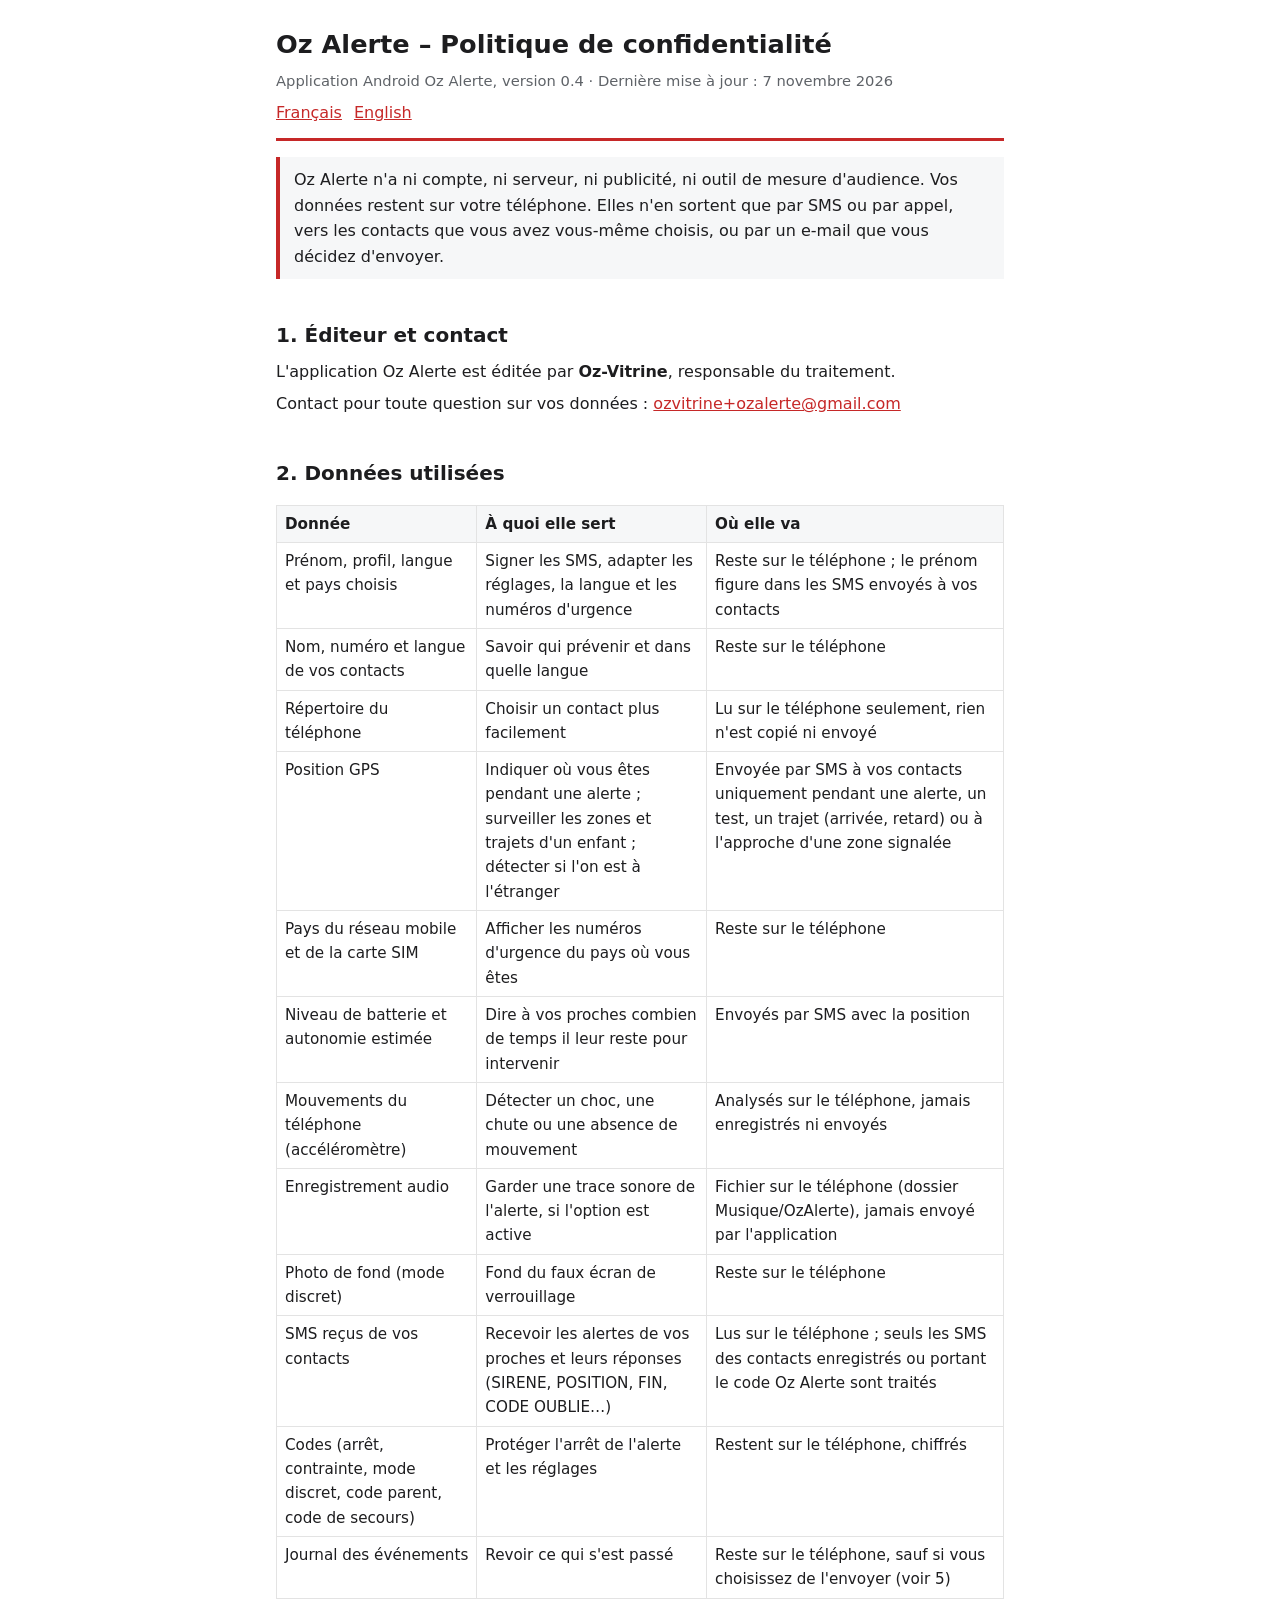
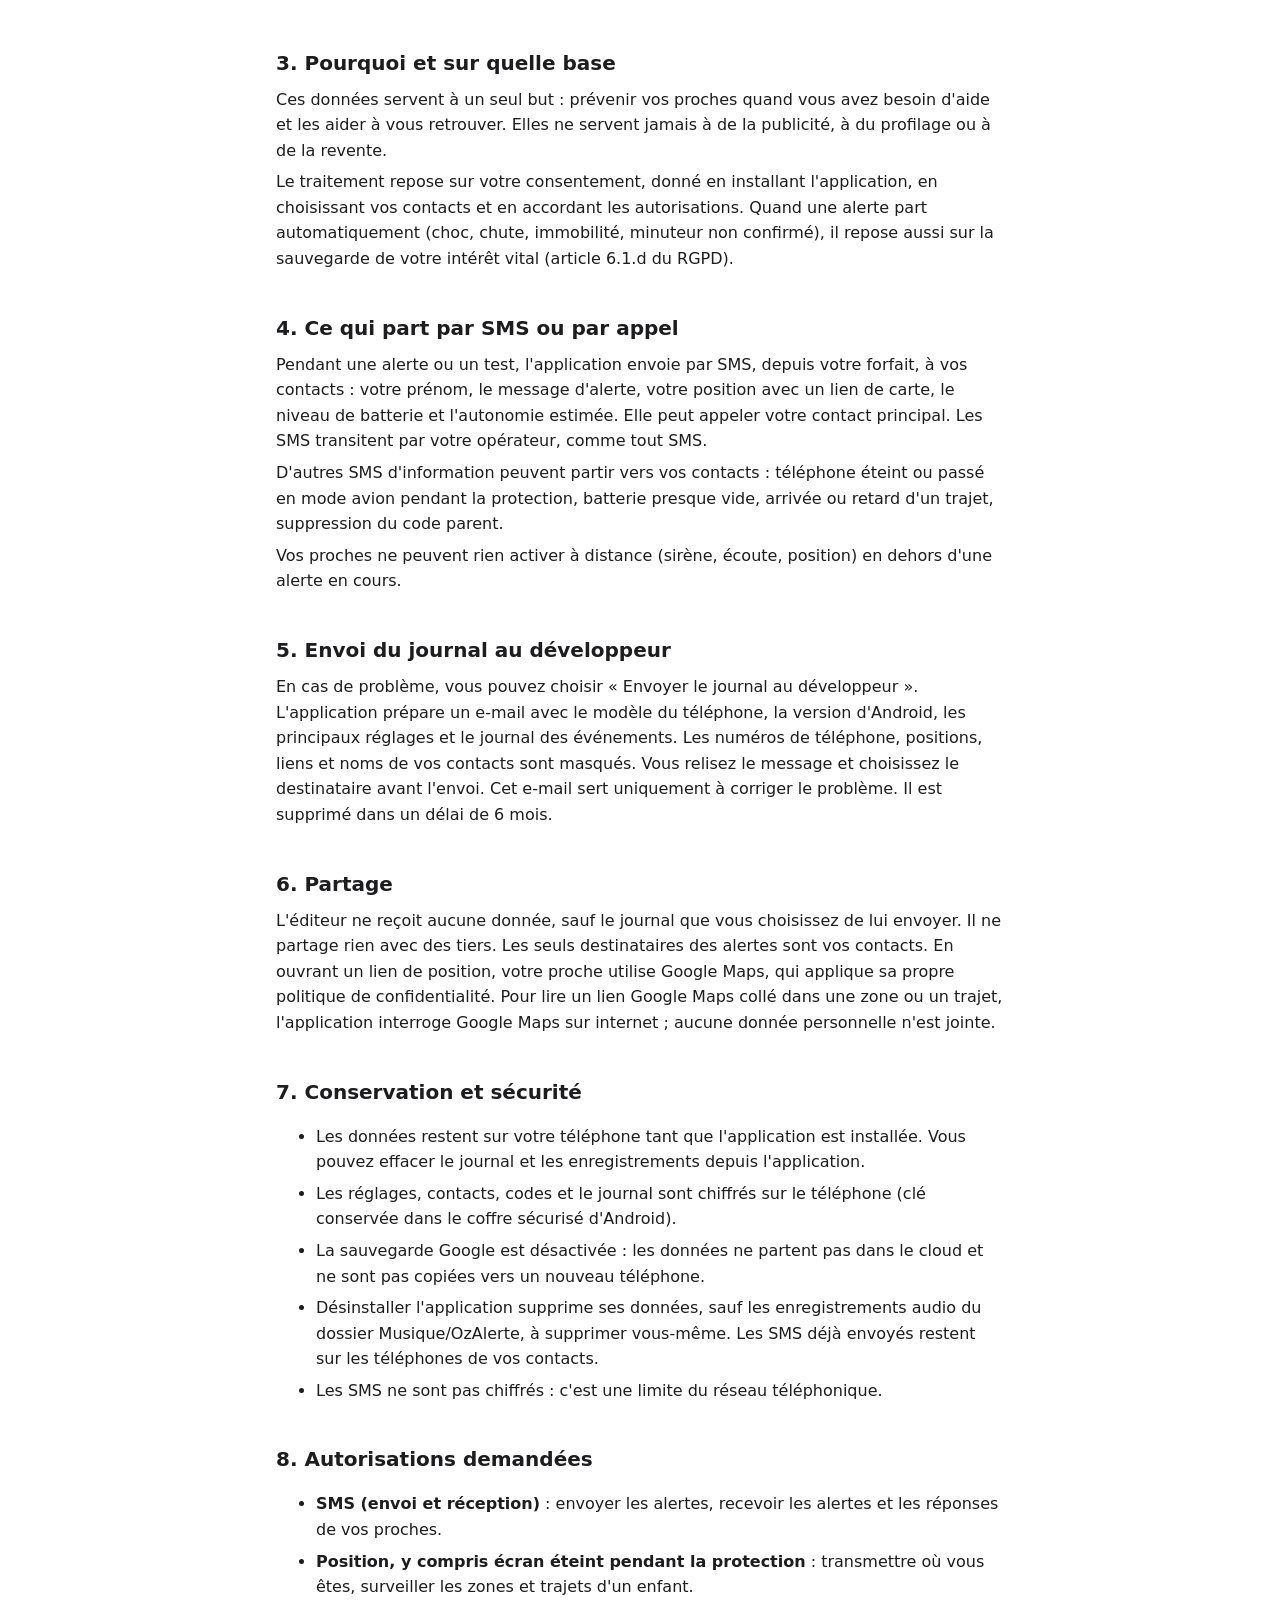
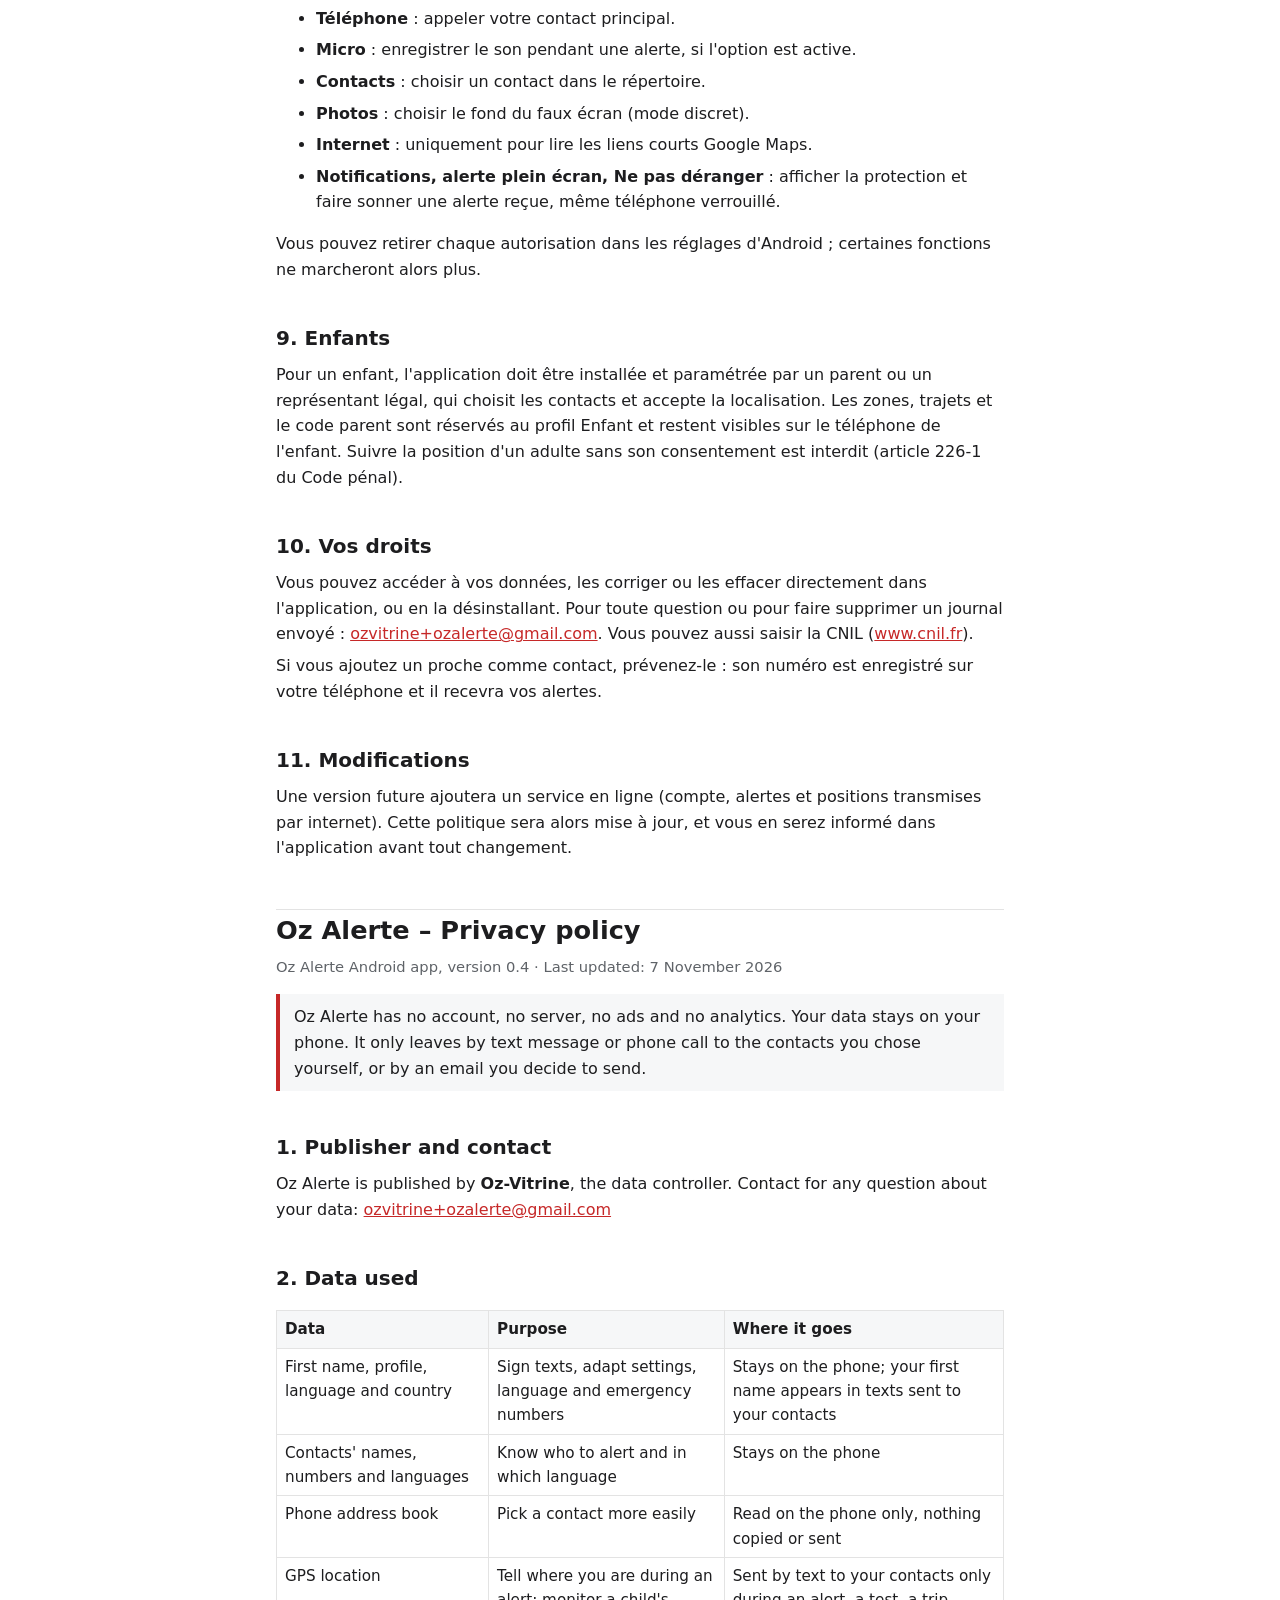
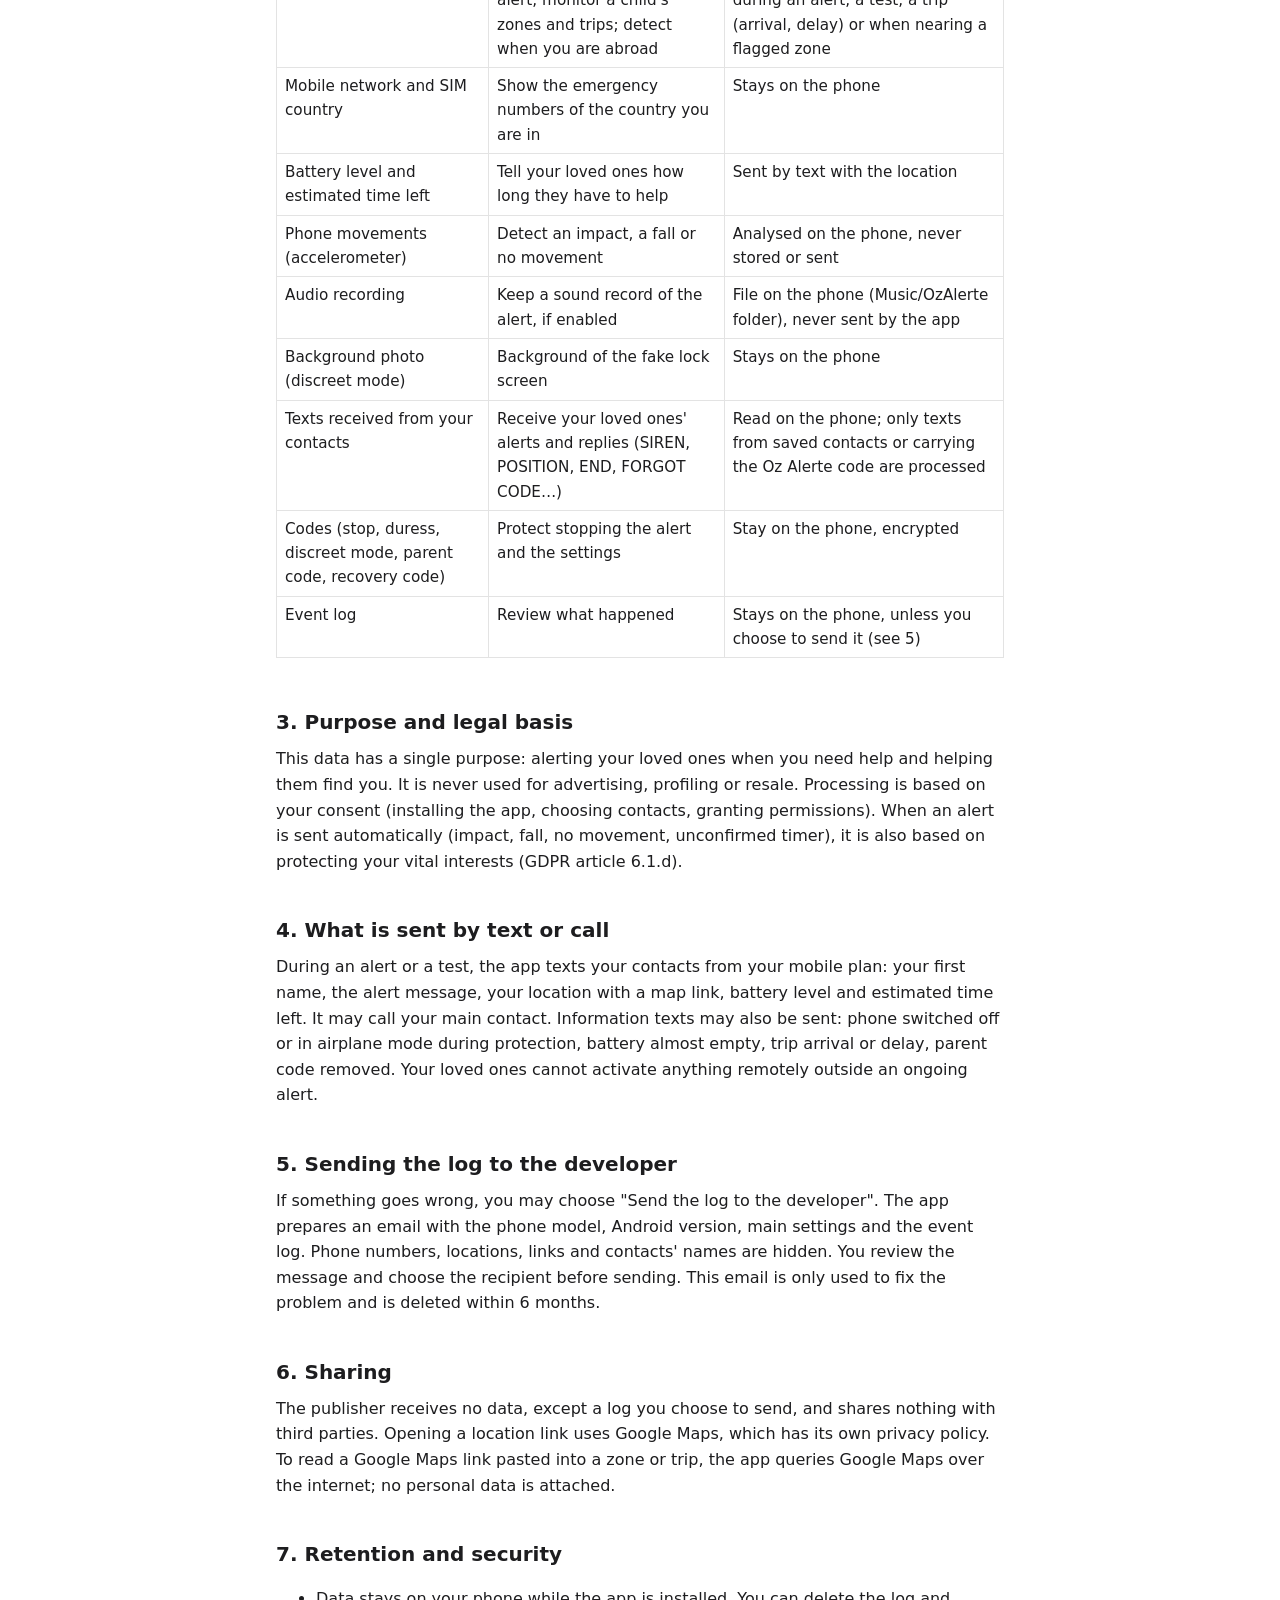
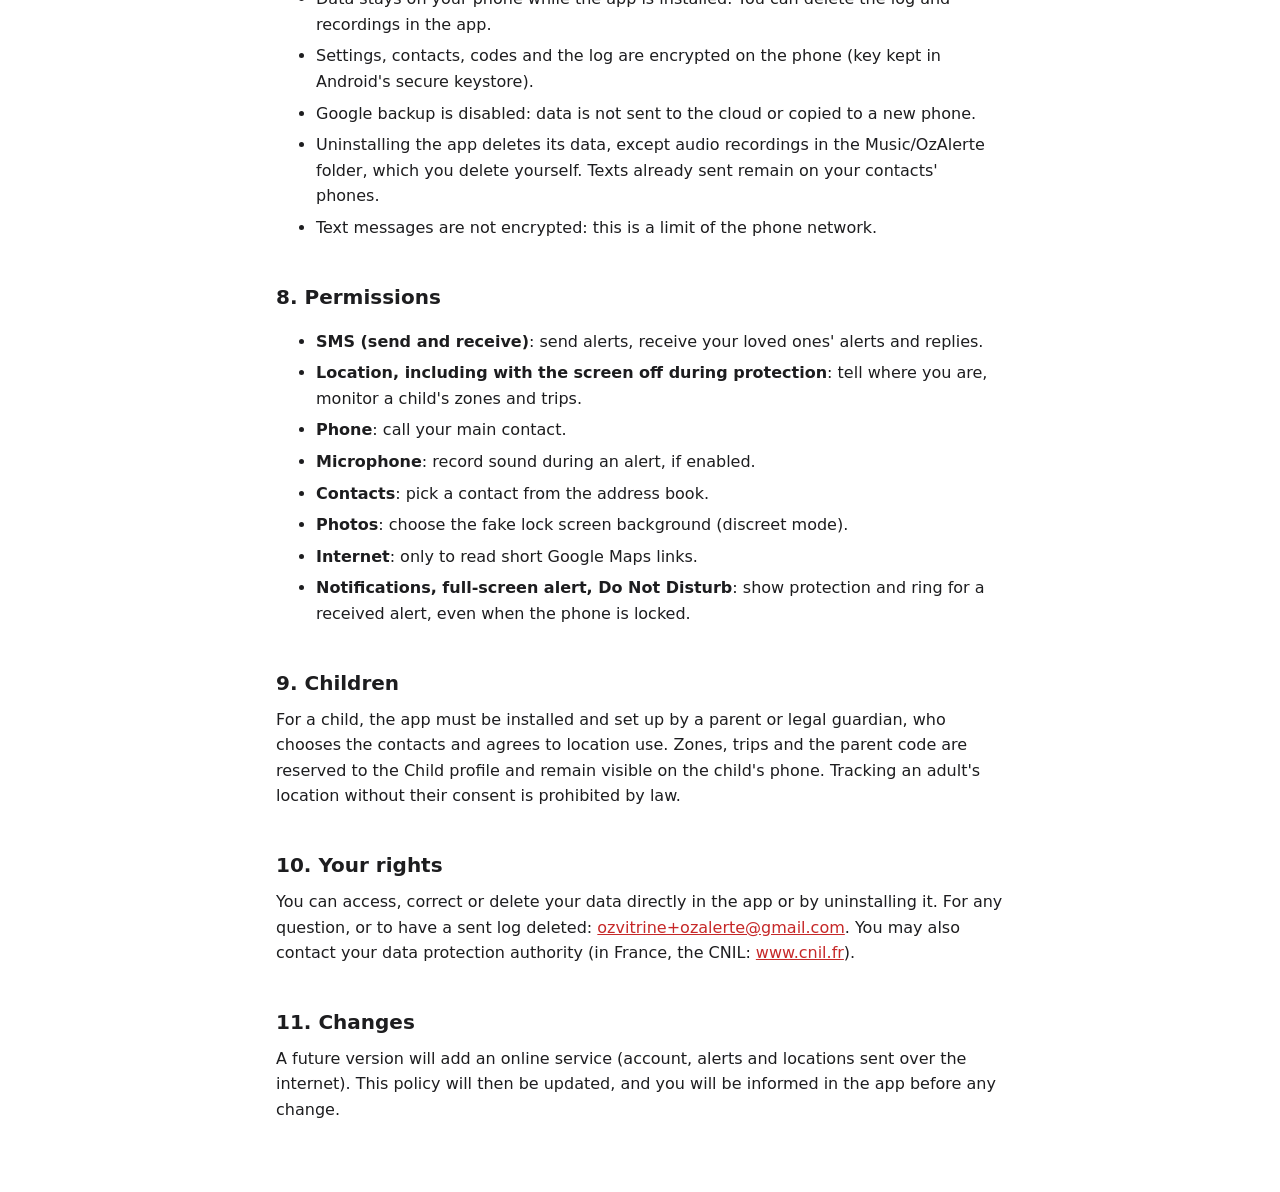
==== confidentialite.html @ 1a033cd8 "Add files via upload" ====
<!doctype html>
<html lang="fr">
<head>
<meta charset="utf-8">
<meta name="viewport" content="width=device-width, initial-scale=1">
<title>Oz Alerte – Politique de confidentialité / Privacy policy</title>
<meta name="description" content="Politique de confidentialité de l'application Android Oz Alerte (Oz-Vitrine).">
<style>
  :root { --fg:#1d1d1f; --muted:#5f6368; --bg:#ffffff; --line:#e3e3e3; --accent:#c62828; --soft:#f6f7f8; }
  @media (prefers-color-scheme: dark) { :root { --fg:#ececec; --muted:#a8a8a8; --bg:#151515; --line:#333; --accent:#ef5350; --soft:#1f1f1f; } }
  * { box-sizing: border-box; }
  body { margin:0; background:var(--bg); color:var(--fg); font:16px/1.6 system-ui,-apple-system,"Segoe UI",Roboto,sans-serif; }
  main { max-width: 760px; margin: 0 auto; padding: 24px 16px 64px; }
  header { border-bottom: 3px solid var(--accent); padding-bottom: 12px; margin-bottom: 8px; }
  h1 { font-size: 1.6rem; margin: 0 0 4px; }
  h2 { font-size: 1.25rem; margin: 40px 0 8px; }
  h3 { font-size: 1.05rem; margin: 24px 0 6px; }
  p, li { margin: 6px 0; }
  .muted { color: var(--muted); font-size: .92rem; }
  .lang { display:flex; gap:12px; margin: 8px 0 0; }
  a { color: var(--accent); }
  .box { background: var(--soft); border-left: 4px solid var(--accent); padding: 10px 14px; margin: 16px 0; }
  table { width:100%; border-collapse: collapse; margin: 8px 0; font-size: .95rem; }
  th, td { border: 1px solid var(--line); padding: 6px 8px; vertical-align: top; text-align: left; }
  th { background: var(--soft); }
  .wrap { overflow-x: auto; }
  hr { border:0; border-top:1px solid var(--line); margin: 48px 0 0; }
</style>
</head>
<body>
<main>
<header>
  <h1>Oz Alerte – Politique de confidentialité</h1>
  <div class="muted">Application Android Oz Alerte, version 0.4 · Dernière mise à jour : 7 novembre 2026</div>
  <div class="lang"><a href="#fr">Français</a><a href="#en">English</a></div>
</header>

<section id="fr" lang="fr">
<div class="box">Oz Alerte n'a ni compte, ni serveur, ni publicité, ni outil de mesure d'audience. Vos données restent sur votre téléphone. Elles n'en sortent que par SMS ou par appel, vers les contacts que vous avez vous-même choisis, ou par un e-mail que vous décidez d'envoyer.</div>

<h2>1. Éditeur et contact</h2>
<p>L'application Oz Alerte est éditée par <strong>Oz-Vitrine</strong>, responsable du traitement.</p>
<p>Contact pour toute question sur vos données : <a href="mailto:ozvitrine+ozalerte@gmail.com">ozvitrine+ozalerte@gmail.com</a></p>

<h2>2. Données utilisées</h2>
<div class="wrap"><table>
<tr><th>Donnée</th><th>À quoi elle sert</th><th>Où elle va</th></tr>
<tr><td>Prénom, profil, langue et pays choisis</td><td>Signer les SMS, adapter les réglages, la langue et les numéros d'urgence</td><td>Reste sur le téléphone ; le prénom figure dans les SMS envoyés à vos contacts</td></tr>
<tr><td>Nom, numéro et langue de vos contacts</td><td>Savoir qui prévenir et dans quelle langue</td><td>Reste sur le téléphone</td></tr>
<tr><td>Répertoire du téléphone</td><td>Choisir un contact plus facilement</td><td>Lu sur le téléphone seulement, rien n'est copié ni envoyé</td></tr>
<tr><td>Position GPS</td><td>Indiquer où vous êtes pendant une alerte ; surveiller les zones et trajets d'un enfant ; détecter si l'on est à l'étranger</td><td>Envoyée par SMS à vos contacts uniquement pendant une alerte, un test, un trajet (arrivée, retard) ou à l'approche d'une zone signalée</td></tr>
<tr><td>Pays du réseau mobile et de la carte SIM</td><td>Afficher les numéros d'urgence du pays où vous êtes</td><td>Reste sur le téléphone</td></tr>
<tr><td>Niveau de batterie et autonomie estimée</td><td>Dire à vos proches combien de temps il leur reste pour intervenir</td><td>Envoyés par SMS avec la position</td></tr>
<tr><td>Mouvements du téléphone (accéléromètre)</td><td>Détecter un choc, une chute ou une absence de mouvement</td><td>Analysés sur le téléphone, jamais enregistrés ni envoyés</td></tr>
<tr><td>Enregistrement audio</td><td>Garder une trace sonore de l'alerte, si l'option est active</td><td>Fichier sur le téléphone (dossier Musique/OzAlerte), jamais envoyé par l'application</td></tr>
<tr><td>Photo de fond (mode discret)</td><td>Fond du faux écran de verrouillage</td><td>Reste sur le téléphone</td></tr>
<tr><td>SMS reçus de vos contacts</td><td>Recevoir les alertes de vos proches et leurs réponses (SIRENE, POSITION, FIN, CODE OUBLIE…)</td><td>Lus sur le téléphone ; seuls les SMS des contacts enregistrés ou portant le code Oz Alerte sont traités</td></tr>
<tr><td>Codes (arrêt, contrainte, mode discret, code parent, code de secours)</td><td>Protéger l'arrêt de l'alerte et les réglages</td><td>Restent sur le téléphone, chiffrés</td></tr>
<tr><td>Journal des événements</td><td>Revoir ce qui s'est passé</td><td>Reste sur le téléphone, sauf si vous choisissez de l'envoyer (voir 5)</td></tr>
</table></div>

<h2>3. Pourquoi et sur quelle base</h2>
<p>Ces données servent à un seul but : prévenir vos proches quand vous avez besoin d'aide et les aider à vous retrouver. Elles ne servent jamais à de la publicité, à du profilage ou à de la revente.</p>
<p>Le traitement repose sur votre consentement, donné en installant l'application, en choisissant vos contacts et en accordant les autorisations. Quand une alerte part automatiquement (choc, chute, immobilité, minuteur non confirmé), il repose aussi sur la sauvegarde de votre intérêt vital (article 6.1.d du RGPD).</p>

<h2>4. Ce qui part par SMS ou par appel</h2>
<p>Pendant une alerte ou un test, l'application envoie par SMS, depuis votre forfait, à vos contacts : votre prénom, le message d'alerte, votre position avec un lien de carte, le niveau de batterie et l'autonomie estimée. Elle peut appeler votre contact principal. Les SMS transitent par votre opérateur, comme tout SMS.</p>
<p>D'autres SMS d'information peuvent partir vers vos contacts : téléphone éteint ou passé en mode avion pendant la protection, batterie presque vide, arrivée ou retard d'un trajet, suppression du code parent.</p>
<p>Vos proches ne peuvent rien activer à distance (sirène, écoute, position) en dehors d'une alerte en cours.</p>

<h2>5. Envoi du journal au développeur</h2>
<p>En cas de problème, vous pouvez choisir « Envoyer le journal au développeur ». L'application prépare un e-mail avec le modèle du téléphone, la version d'Android, les principaux réglages et le journal des événements. Les numéros de téléphone, positions, liens et noms de vos contacts sont masqués. Vous relisez le message et choisissez le destinataire avant l'envoi. Cet e-mail sert uniquement à corriger le problème. Il est supprimé dans un délai de 6 mois.</p>

<h2>6. Partage</h2>
<p>L'éditeur ne reçoit aucune donnée, sauf le journal que vous choisissez de lui envoyer. Il ne partage rien avec des tiers. Les seuls destinataires des alertes sont vos contacts. En ouvrant un lien de position, votre proche utilise Google Maps, qui applique sa propre politique de confidentialité. Pour lire un lien Google Maps collé dans une zone ou un trajet, l'application interroge Google Maps sur internet ; aucune donnée personnelle n'est jointe.</p>

<h2>7. Conservation et sécurité</h2>
<ul>
<li>Les données restent sur votre téléphone tant que l'application est installée. Vous pouvez effacer le journal et les enregistrements depuis l'application.</li>
<li>Les réglages, contacts, codes et le journal sont chiffrés sur le téléphone (clé conservée dans le coffre sécurisé d'Android).</li>
<li>La sauvegarde Google est désactivée : les données ne partent pas dans le cloud et ne sont pas copiées vers un nouveau téléphone.</li>
<li>Désinstaller l'application supprime ses données, sauf les enregistrements audio du dossier Musique/OzAlerte, à supprimer vous-même. Les SMS déjà envoyés restent sur les téléphones de vos contacts.</li>
<li>Les SMS ne sont pas chiffrés : c'est une limite du réseau téléphonique.</li>
</ul>

<h2>8. Autorisations demandées</h2>
<ul>
<li><strong>SMS (envoi et réception)</strong> : envoyer les alertes, recevoir les alertes et les réponses de vos proches.</li>
<li><strong>Position, y compris écran éteint pendant la protection</strong> : transmettre où vous êtes, surveiller les zones et trajets d'un enfant.</li>
<li><strong>Téléphone</strong> : appeler votre contact principal.</li>
<li><strong>Micro</strong> : enregistrer le son pendant une alerte, si l'option est active.</li>
<li><strong>Contacts</strong> : choisir un contact dans le répertoire.</li>
<li><strong>Photos</strong> : choisir le fond du faux écran (mode discret).</li>
<li><strong>Internet</strong> : uniquement pour lire les liens courts Google Maps.</li>
<li><strong>Notifications, alerte plein écran, Ne pas déranger</strong> : afficher la protection et faire sonner une alerte reçue, même téléphone verrouillé.</li>
</ul>
<p>Vous pouvez retirer chaque autorisation dans les réglages d'Android ; certaines fonctions ne marcheront alors plus.</p>

<h2>9. Enfants</h2>
<p>Pour un enfant, l'application doit être installée et paramétrée par un parent ou un représentant légal, qui choisit les contacts et accepte la localisation. Les zones, trajets et le code parent sont réservés au profil Enfant et restent visibles sur le téléphone de l'enfant. Suivre la position d'un adulte sans son consentement est interdit (article 226-1 du Code pénal).</p>

<h2>10. Vos droits</h2>
<p>Vous pouvez accéder à vos données, les corriger ou les effacer directement dans l'application, ou en la désinstallant. Pour toute question ou pour faire supprimer un journal envoyé : <a href="mailto:ozvitrine+ozalerte@gmail.com">ozvitrine+ozalerte@gmail.com</a>. Vous pouvez aussi saisir la CNIL (<a href="https://www.cnil.fr">www.cnil.fr</a>).</p>
<p>Si vous ajoutez un proche comme contact, prévenez-le : son numéro est enregistré sur votre téléphone et il recevra vos alertes.</p>

<h2>11. Modifications</h2>
<p>Une version future ajoutera un service en ligne (compte, alertes et positions transmises par internet). Cette politique sera alors mise à jour, et vous en serez informé dans l'application avant tout changement.</p>
</section>

<hr>

<section id="en" lang="en">
<h1>Oz Alerte – Privacy policy</h1>
<div class="muted">Oz Alerte Android app, version 0.4 · Last updated: 7 November 2026</div>

<div class="box">Oz Alerte has no account, no server, no ads and no analytics. Your data stays on your phone. It only leaves by text message or phone call to the contacts you chose yourself, or by an email you decide to send.</div>

<h2>1. Publisher and contact</h2>
<p>Oz Alerte is published by <strong>Oz-Vitrine</strong>, the data controller. Contact for any question about your data: <a href="mailto:ozvitrine+ozalerte@gmail.com">ozvitrine+ozalerte@gmail.com</a></p>

<h2>2. Data used</h2>
<div class="wrap"><table>
<tr><th>Data</th><th>Purpose</th><th>Where it goes</th></tr>
<tr><td>First name, profile, language and country</td><td>Sign texts, adapt settings, language and emergency numbers</td><td>Stays on the phone; your first name appears in texts sent to your contacts</td></tr>
<tr><td>Contacts' names, numbers and languages</td><td>Know who to alert and in which language</td><td>Stays on the phone</td></tr>
<tr><td>Phone address book</td><td>Pick a contact more easily</td><td>Read on the phone only, nothing copied or sent</td></tr>
<tr><td>GPS location</td><td>Tell where you are during an alert; monitor a child's zones and trips; detect when you are abroad</td><td>Sent by text to your contacts only during an alert, a test, a trip (arrival, delay) or when nearing a flagged zone</td></tr>
<tr><td>Mobile network and SIM country</td><td>Show the emergency numbers of the country you are in</td><td>Stays on the phone</td></tr>
<tr><td>Battery level and estimated time left</td><td>Tell your loved ones how long they have to help</td><td>Sent by text with the location</td></tr>
<tr><td>Phone movements (accelerometer)</td><td>Detect an impact, a fall or no movement</td><td>Analysed on the phone, never stored or sent</td></tr>
<tr><td>Audio recording</td><td>Keep a sound record of the alert, if enabled</td><td>File on the phone (Music/OzAlerte folder), never sent by the app</td></tr>
<tr><td>Background photo (discreet mode)</td><td>Background of the fake lock screen</td><td>Stays on the phone</td></tr>
<tr><td>Texts received from your contacts</td><td>Receive your loved ones' alerts and replies (SIREN, POSITION, END, FORGOT CODE…)</td><td>Read on the phone; only texts from saved contacts or carrying the Oz Alerte code are processed</td></tr>
<tr><td>Codes (stop, duress, discreet mode, parent code, recovery code)</td><td>Protect stopping the alert and the settings</td><td>Stay on the phone, encrypted</td></tr>
<tr><td>Event log</td><td>Review what happened</td><td>Stays on the phone, unless you choose to send it (see 5)</td></tr>
</table></div>

<h2>3. Purpose and legal basis</h2>
<p>This data has a single purpose: alerting your loved ones when you need help and helping them find you. It is never used for advertising, profiling or resale. Processing is based on your consent (installing the app, choosing contacts, granting permissions). When an alert is sent automatically (impact, fall, no movement, unconfirmed timer), it is also based on protecting your vital interests (GDPR article 6.1.d).</p>

<h2>4. What is sent by text or call</h2>
<p>During an alert or a test, the app texts your contacts from your mobile plan: your first name, the alert message, your location with a map link, battery level and estimated time left. It may call your main contact. Information texts may also be sent: phone switched off or in airplane mode during protection, battery almost empty, trip arrival or delay, parent code removed. Your loved ones cannot activate anything remotely outside an ongoing alert.</p>

<h2>5. Sending the log to the developer</h2>
<p>If something goes wrong, you may choose "Send the log to the developer". The app prepares an email with the phone model, Android version, main settings and the event log. Phone numbers, locations, links and contacts' names are hidden. You review the message and choose the recipient before sending. This email is only used to fix the problem and is deleted within 6 months.</p>

<h2>6. Sharing</h2>
<p>The publisher receives no data, except a log you choose to send, and shares nothing with third parties. Opening a location link uses Google Maps, which has its own privacy policy. To read a Google Maps link pasted into a zone or trip, the app queries Google Maps over the internet; no personal data is attached.</p>

<h2>7. Retention and security</h2>
<ul>
<li>Data stays on your phone while the app is installed. You can delete the log and recordings in the app.</li>
<li>Settings, contacts, codes and the log are encrypted on the phone (key kept in Android's secure keystore).</li>
<li>Google backup is disabled: data is not sent to the cloud or copied to a new phone.</li>
<li>Uninstalling the app deletes its data, except audio recordings in the Music/OzAlerte folder, which you delete yourself. Texts already sent remain on your contacts' phones.</li>
<li>Text messages are not encrypted: this is a limit of the phone network.</li>
</ul>

<h2>8. Permissions</h2>
<ul>
<li><strong>SMS (send and receive)</strong>: send alerts, receive your loved ones' alerts and replies.</li>
<li><strong>Location, including with the screen off during protection</strong>: tell where you are, monitor a child's zones and trips.</li>
<li><strong>Phone</strong>: call your main contact.</li>
<li><strong>Microphone</strong>: record sound during an alert, if enabled.</li>
<li><strong>Contacts</strong>: pick a contact from the address book.</li>
<li><strong>Photos</strong>: choose the fake lock screen background (discreet mode).</li>
<li><strong>Internet</strong>: only to read short Google Maps links.</li>
<li><strong>Notifications, full-screen alert, Do Not Disturb</strong>: show protection and ring for a received alert, even when the phone is locked.</li>
</ul>

<h2>9. Children</h2>
<p>For a child, the app must be installed and set up by a parent or legal guardian, who chooses the contacts and agrees to location use. Zones, trips and the parent code are reserved to the Child profile and remain visible on the child's phone. Tracking an adult's location without their consent is prohibited by law.</p>

<h2>10. Your rights</h2>
<p>You can access, correct or delete your data directly in the app or by uninstalling it. For any question, or to have a sent log deleted: <a href="mailto:ozvitrine+ozalerte@gmail.com">ozvitrine+ozalerte@gmail.com</a>. You may also contact your data protection authority (in France, the CNIL: <a href="https://www.cnil.fr">www.cnil.fr</a>).</p>

<h2>11. Changes</h2>
<p>A future version will add an online service (account, alerts and locations sent over the internet). This policy will then be updated, and you will be informed in the app before any change.</p>
</section>
</main>
</body>
</html>
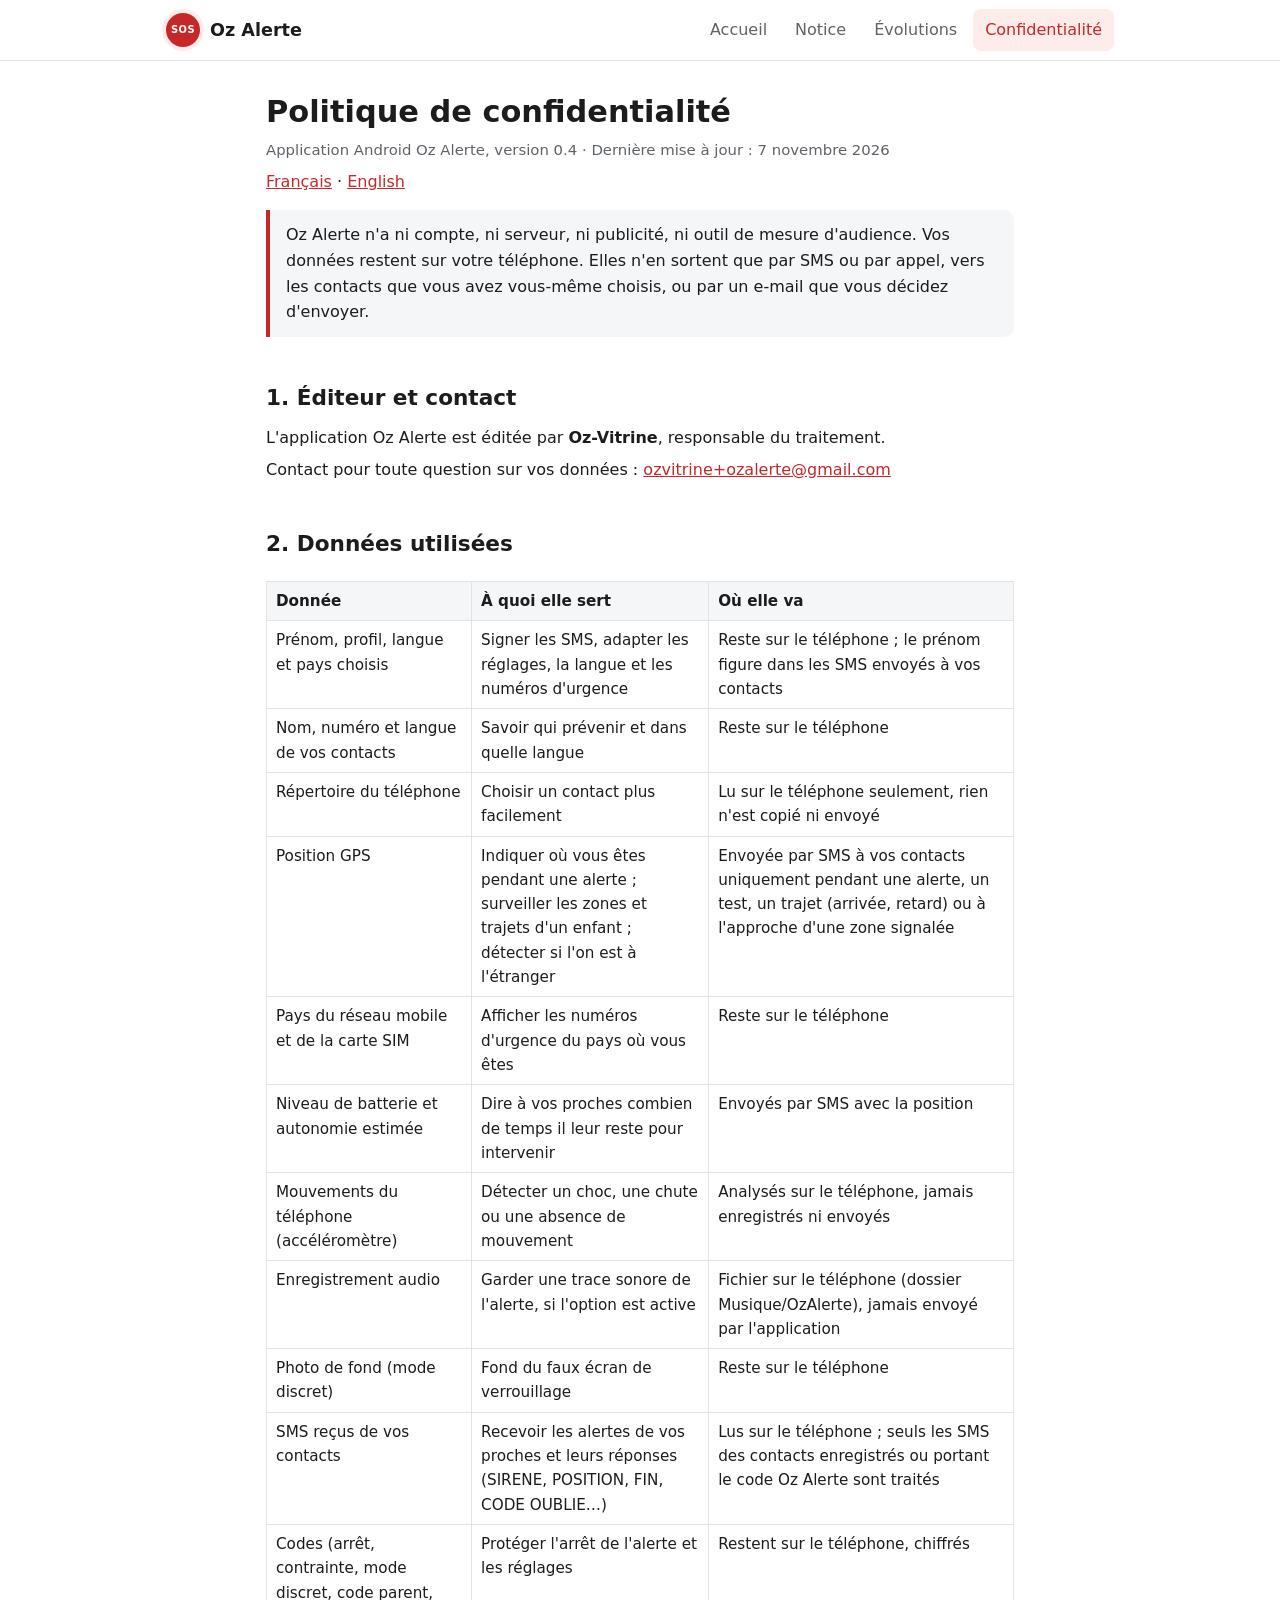
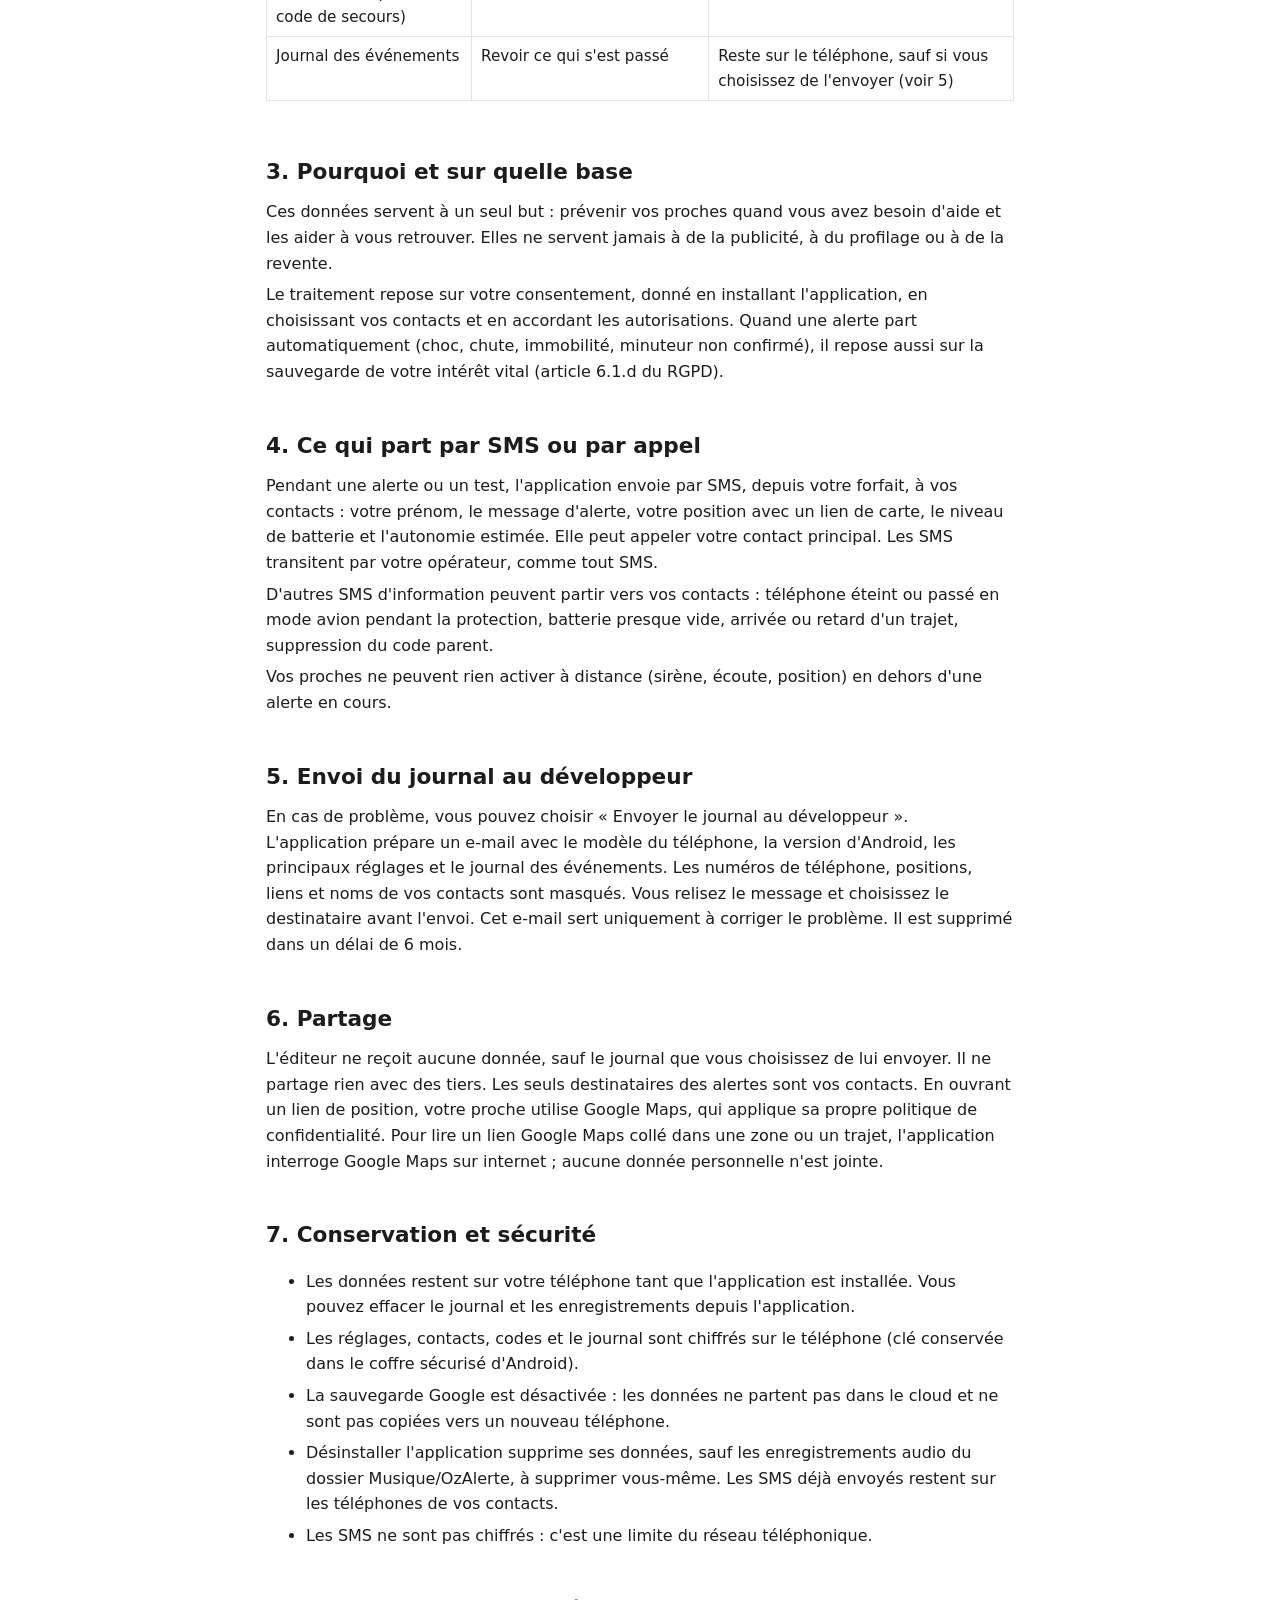
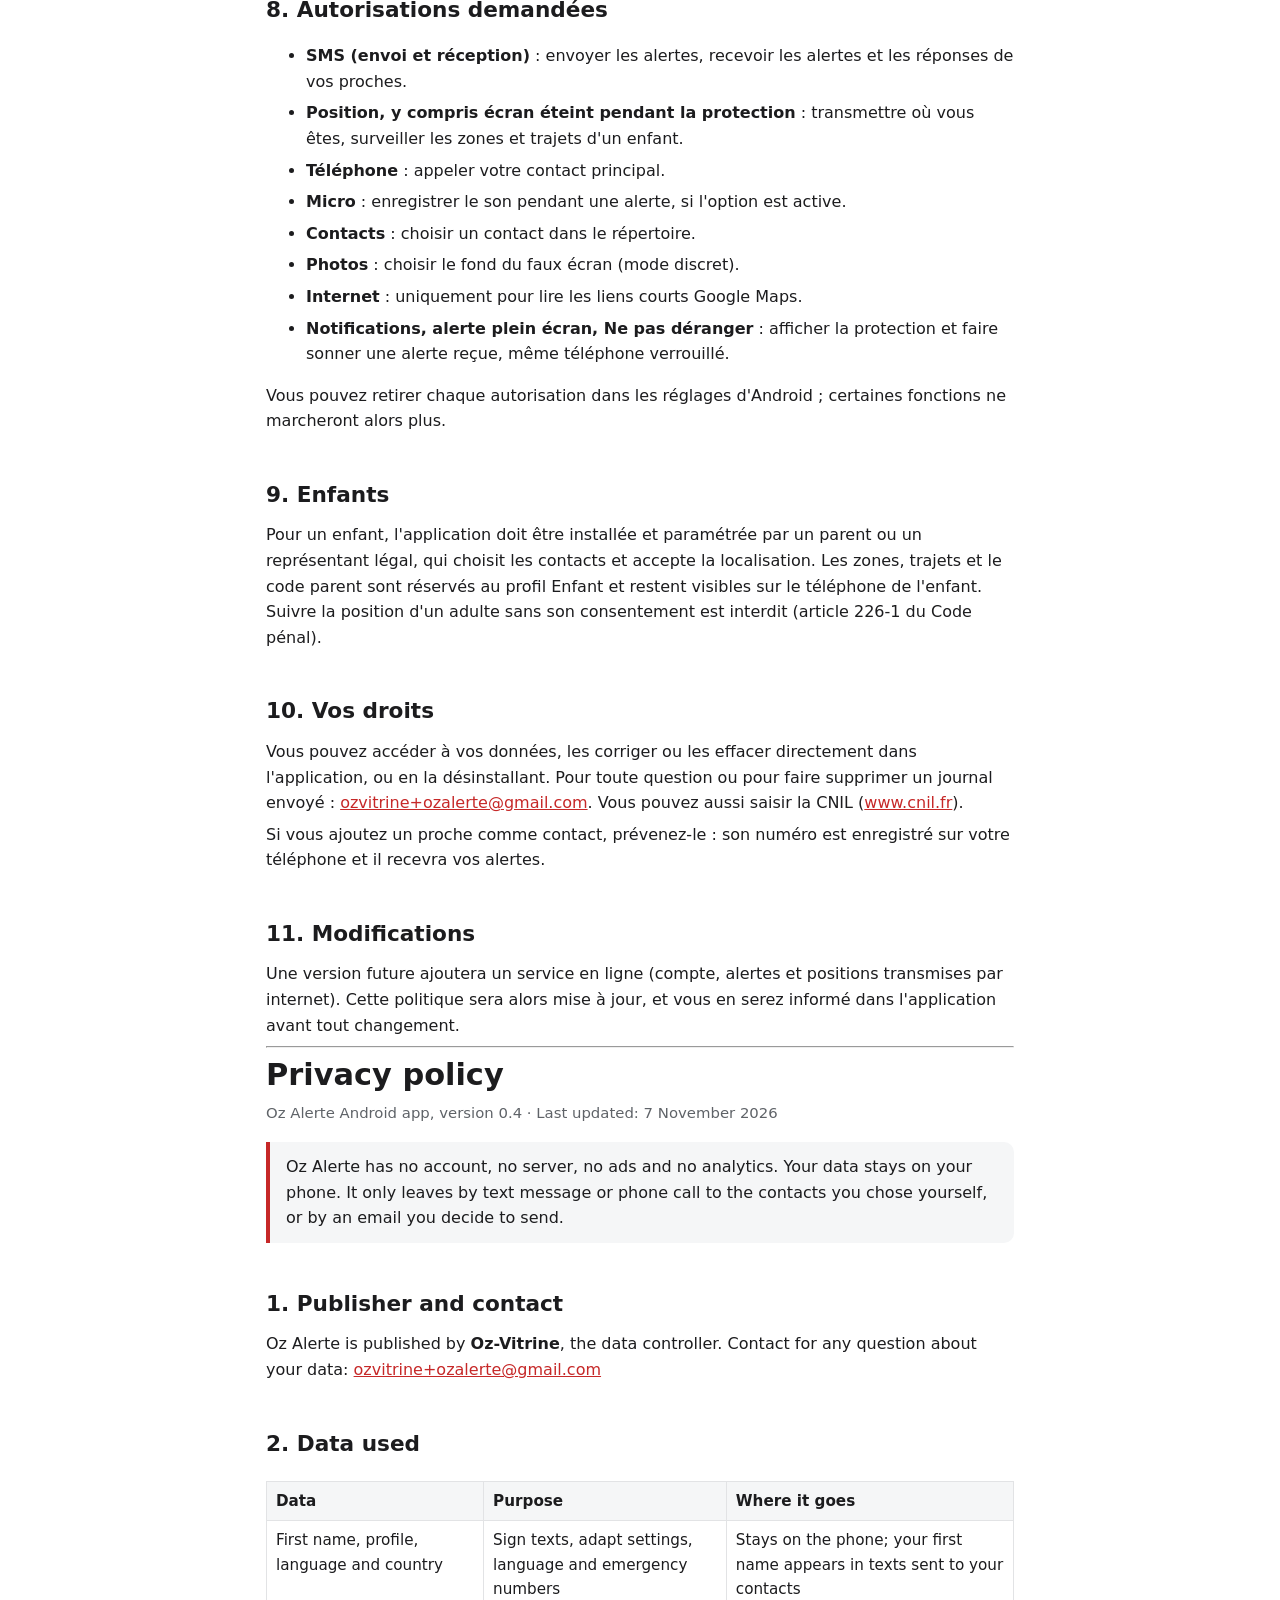
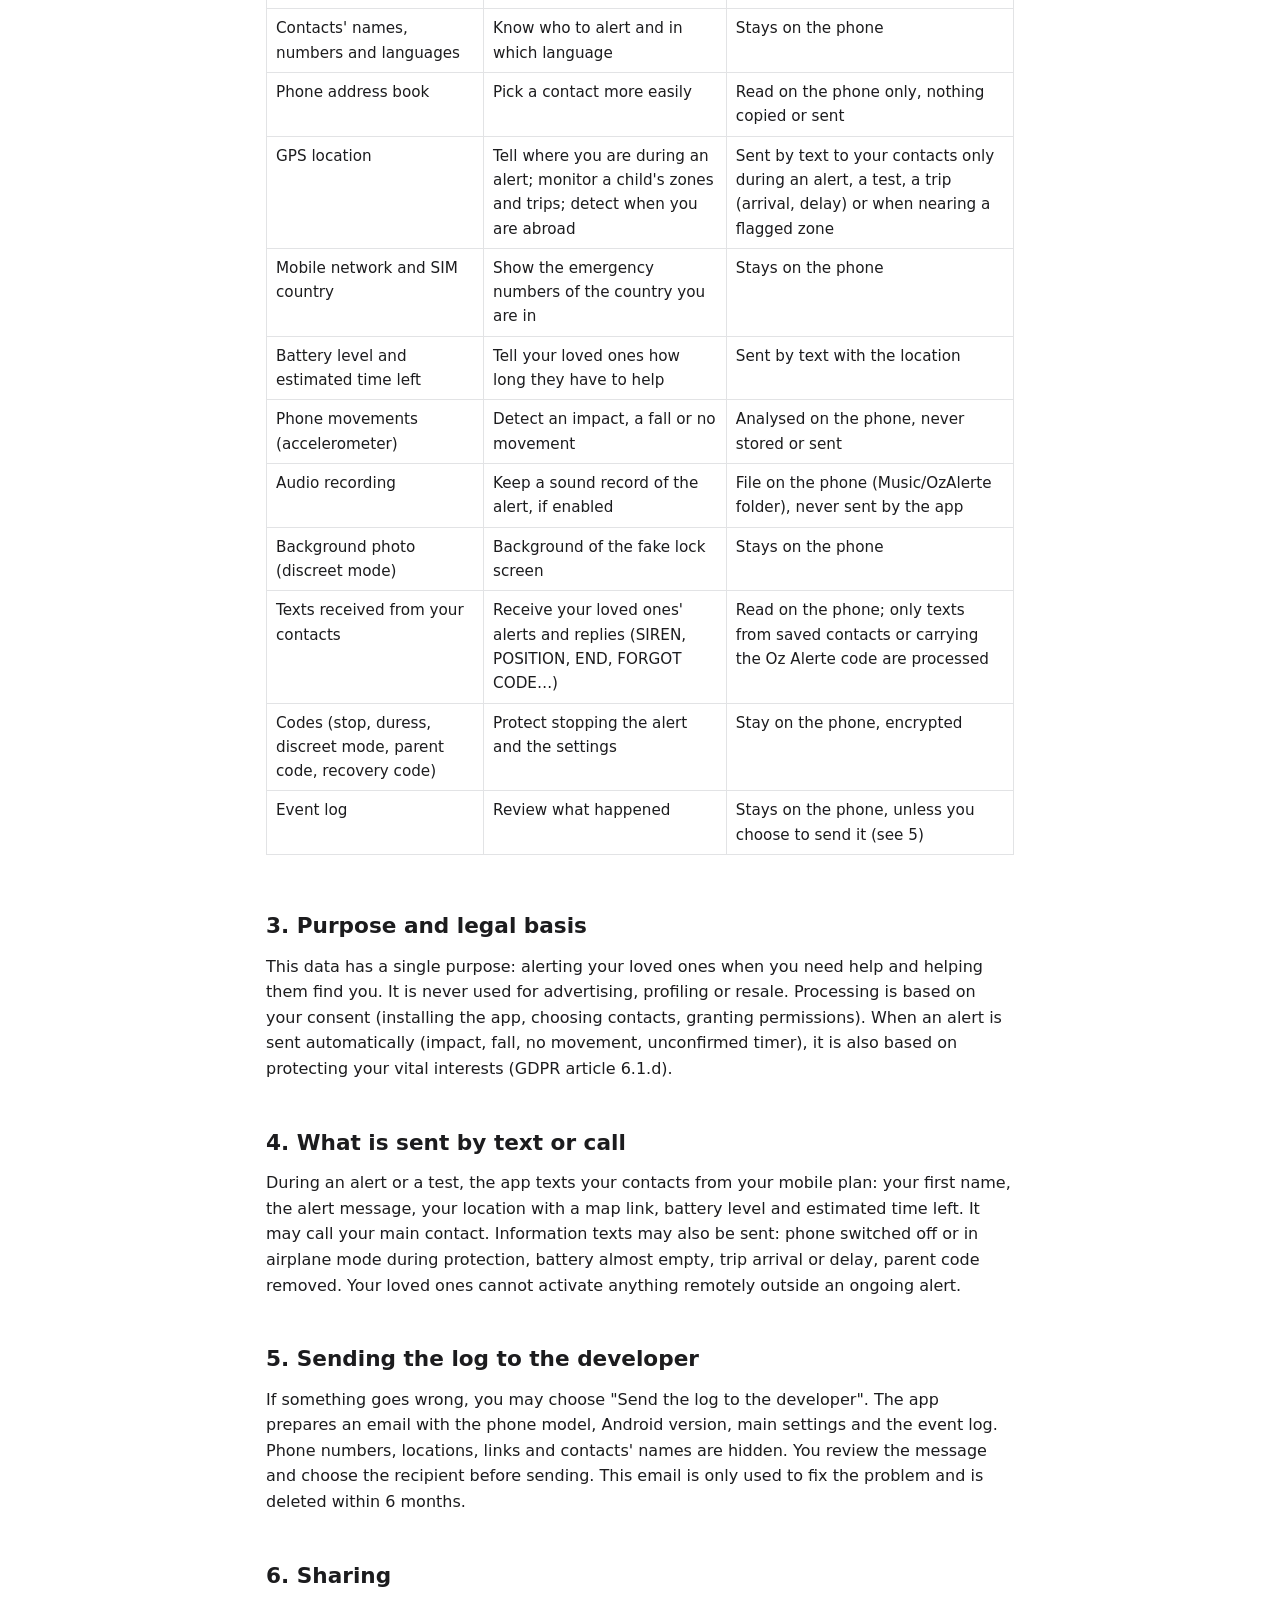
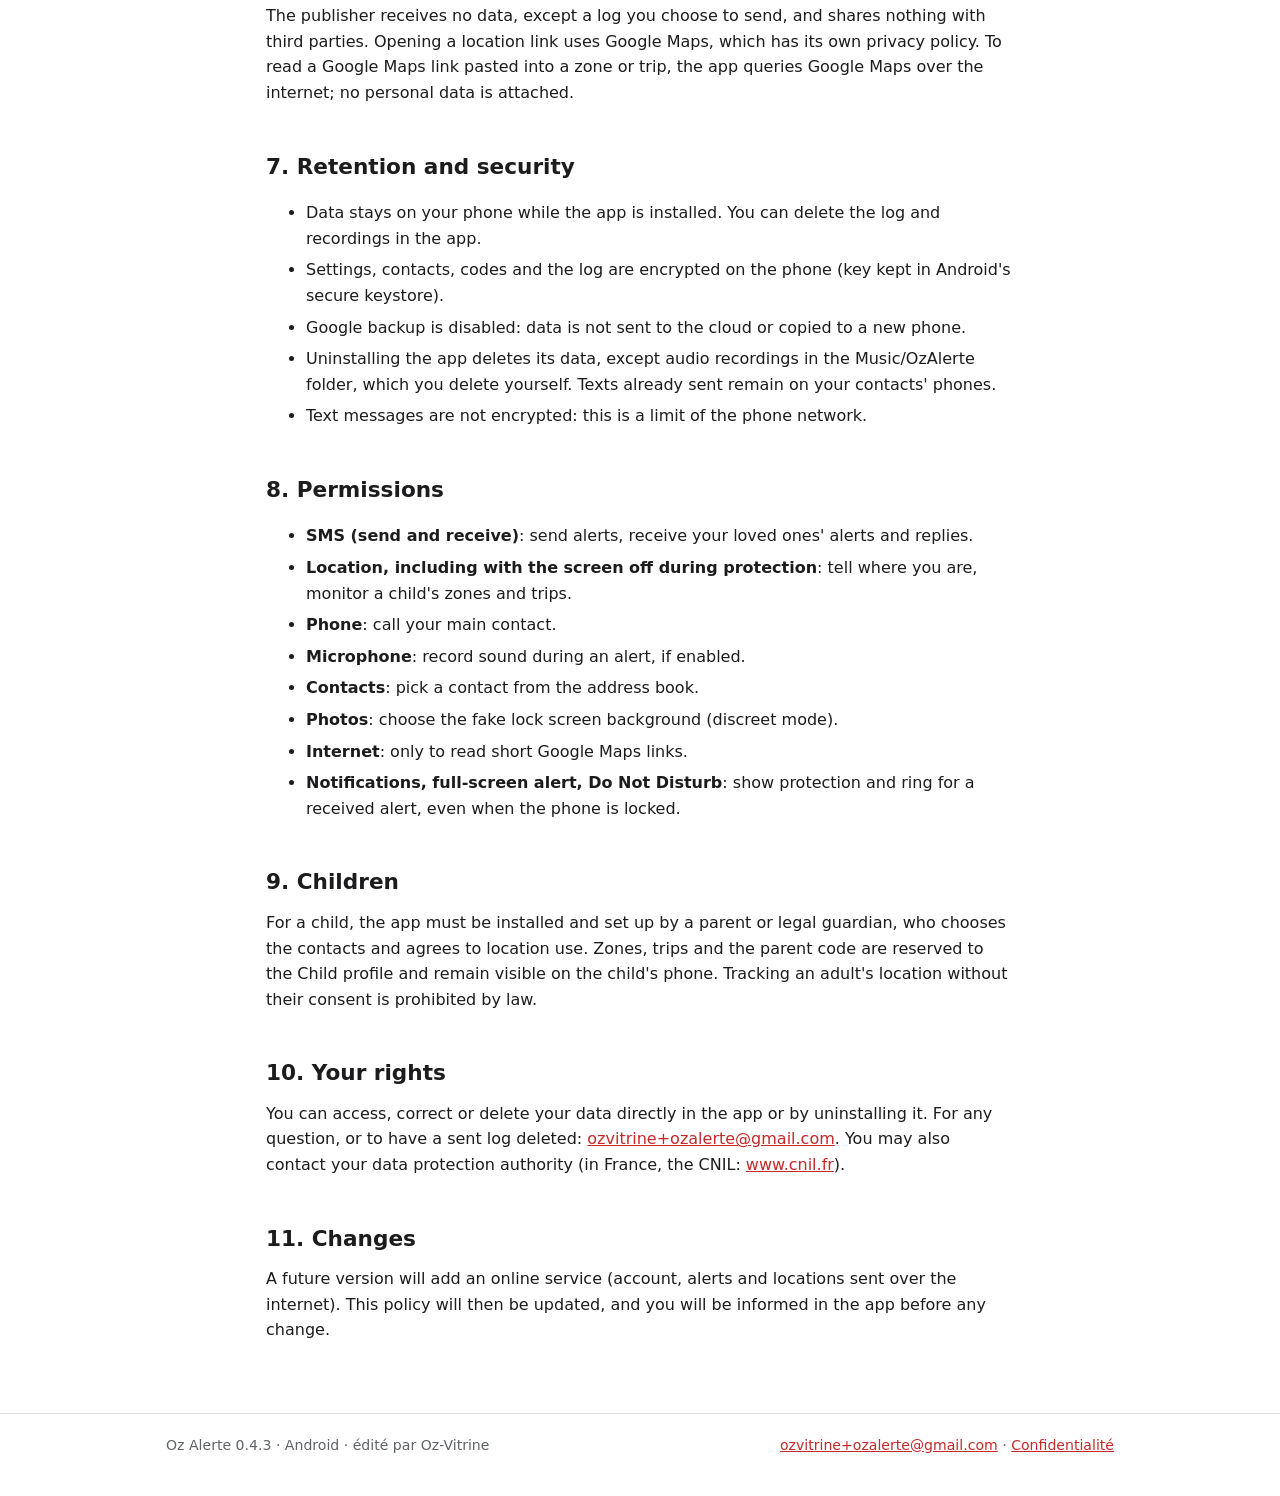
==== commit efc3bdc9: "Add files via upload" ====
--- a/confidentialite.html
+++ b/confidentialite.html
@@ -5,35 +5,18 @@
 <meta name="viewport" content="width=device-width, initial-scale=1">
 <title>Oz Alerte – Politique de confidentialité / Privacy policy</title>
 <meta name="description" content="Politique de confidentialité de l'application Android Oz Alerte (Oz-Vitrine).">
-<style>
-  :root { --fg:#1d1d1f; --muted:#5f6368; --bg:#ffffff; --line:#e3e3e3; --accent:#c62828; --soft:#f6f7f8; }
-  @media (prefers-color-scheme: dark) { :root { --fg:#ececec; --muted:#a8a8a8; --bg:#151515; --line:#333; --accent:#ef5350; --soft:#1f1f1f; } }
-  * { box-sizing: border-box; }
-  body { margin:0; background:var(--bg); color:var(--fg); font:16px/1.6 system-ui,-apple-system,"Segoe UI",Roboto,sans-serif; }
-  main { max-width: 760px; margin: 0 auto; padding: 24px 16px 64px; }
-  header { border-bottom: 3px solid var(--accent); padding-bottom: 12px; margin-bottom: 8px; }
-  h1 { font-size: 1.6rem; margin: 0 0 4px; }
-  h2 { font-size: 1.25rem; margin: 40px 0 8px; }
-  h3 { font-size: 1.05rem; margin: 24px 0 6px; }
-  p, li { margin: 6px 0; }
-  .muted { color: var(--muted); font-size: .92rem; }
-  .lang { display:flex; gap:12px; margin: 8px 0 0; }
-  a { color: var(--accent); }
-  .box { background: var(--soft); border-left: 4px solid var(--accent); padding: 10px 14px; margin: 16px 0; }
-  table { width:100%; border-collapse: collapse; margin: 8px 0; font-size: .95rem; }
-  th, td { border: 1px solid var(--line); padding: 6px 8px; vertical-align: top; text-align: left; }
-  th { background: var(--soft); }
-  .wrap { overflow-x: auto; }
-  hr { border:0; border-top:1px solid var(--line); margin: 48px 0 0; }
-</style>
+<link rel="stylesheet" href="style.css">
 </head>
 <body>
-<main>
-<header>
-  <h1>Oz Alerte – Politique de confidentialité</h1>
-  <div class="muted">Application Android Oz Alerte, version 0.4 · Dernière mise à jour : 7 novembre 2026</div>
-  <div class="lang"><a href="#fr">Français</a><a href="#en">English</a></div>
-</header>
+<header class="top"><div class="top-in">
+  <a class="brand" href="index.html"><span class="logo">SOS</span>Oz Alerte</a>
+  <nav class="tabs"><a href="index.html">Accueil</a><a href="notice.html">Notice</a><a href="evolutions.html">Évolutions</a><a href="confidentialite.html" class=on>Confidentialité</a></nav>
+</div></header>
+<main class="narrow">
+
+<h1>Politique de confidentialité</h1>
+<div class="muted">Application Android Oz Alerte, version 0.4 · Dernière mise à jour : 7 novembre 2026</div>
+<p><a href="#fr">Français</a> · <a href="#en">English</a></p>
 
 <section id="fr" lang="fr">
 <div class="box">Oz Alerte n'a ni compte, ni serveur, ni publicité, ni outil de mesure d'audience. Vos données restent sur votre téléphone. Elles n'en sortent que par SMS ou par appel, vers les contacts que vous avez vous-même choisis, ou par un e-mail que vous décidez d'envoyer.</div>
@@ -110,7 +93,7 @@
 <hr>
 
 <section id="en" lang="en">
-<h1>Oz Alerte – Privacy policy</h1>
+<h1>Privacy policy</h1>
 <div class="muted">Oz Alerte Android app, version 0.4 · Last updated: 7 November 2026</div>
 
 <div class="box">Oz Alerte has no account, no server, no ads and no analytics. Your data stays on your phone. It only leaves by text message or phone call to the contacts you chose yourself, or by an email you decide to send.</div>
@@ -177,6 +160,11 @@
 <h2>11. Changes</h2>
 <p>A future version will add an online service (account, alerts and locations sent over the internet). This policy will then be updated, and you will be informed in the app before any change.</p>
 </section>
+
 </main>
+<footer><div class="in">
+  <span>Oz Alerte 0.4.3 · Android · édité par Oz-Vitrine</span>
+  <span><a href="mailto:ozvitrine+ozalerte@gmail.com">ozvitrine+ozalerte@gmail.com</a> · <a href="confidentialite.html">Confidentialité</a></span>
+</div></footer>
 </body>
 </html>
--- a/style.css
+++ b/style.css
@@ -0,0 +1,79 @@
+:root {
+  --fg: #1c1c1e; --muted: #5f6368; --bg: #ffffff; --soft: #f5f6f7; --line: #e2e3e5;
+  --accent: #c62828; --accent-soft: #fdecea; --ok: #2e7d32; --nav: #ffffff;
+}
+@media (prefers-color-scheme: dark) {
+  :root { --fg: #ececec; --muted: #a9a9ad; --bg: #141416; --soft: #1e1f22; --line: #33343a;
+          --accent: #ef5350; --accent-soft: #2a1716; --ok: #66bb6a; --nav: #18181b; }
+}
+* { box-sizing: border-box; }
+html { scroll-behavior: smooth; scroll-padding-top: 76px; }
+body { margin: 0; background: var(--bg); color: var(--fg);
+       font: 16px/1.6 system-ui, -apple-system, "Segoe UI", Roboto, sans-serif; }
+a { color: var(--accent); }
+img { max-width: 100%; }
+
+/* Barre de navigation */
+.top { position: sticky; top: 0; z-index: 10; background: var(--nav); border-bottom: 1px solid var(--line); }
+.top-in { max-width: 980px; margin: 0 auto; padding: 0 16px; display: flex; align-items: center; gap: 16px; min-height: 60px; flex-wrap: wrap; }
+.brand { display: flex; align-items: center; gap: 10px; font-weight: 700; font-size: 1.1rem; color: var(--fg); text-decoration: none; }
+.logo { width: 34px; height: 34px; border-radius: 50%; background: var(--accent); color: #fff; display: grid; place-items: center;
+        font-size: .62rem; font-weight: 800; letter-spacing: .5px; box-shadow: 0 0 0 4px var(--accent-soft); }
+.tabs { display: flex; gap: 4px; margin-left: auto; overflow-x: auto; scrollbar-width: none; }
+.tabs a { padding: 8px 12px; border-radius: 8px; color: var(--muted); text-decoration: none; white-space: nowrap; font-weight: 500; }
+.tabs a:hover { background: var(--soft); color: var(--fg); }
+.tabs a.on { background: var(--accent-soft); color: var(--accent); }
+@media (max-width: 640px) { .tabs { margin-left: 0; width: 100%; padding-bottom: 8px; } .top-in { gap: 6px; padding-top: 8px; } }
+
+main { max-width: 980px; margin: 0 auto; padding: 24px 16px 64px; }
+.narrow { max-width: 780px; }
+h1 { font-size: 1.9rem; line-height: 1.25; margin: 8px 0 8px; }
+h2 { font-size: 1.35rem; margin: 44px 0 10px; }
+h3 { font-size: 1.08rem; margin: 26px 0 6px; }
+p, li { margin: 6px 0; }
+.muted { color: var(--muted); font-size: .93rem; }
+.lead { font-size: 1.12rem; color: var(--muted); max-width: 680px; }
+
+/* Accueil */
+.hero { display: grid; grid-template-columns: 1.3fr 1fr; gap: 32px; align-items: center; padding: 24px 0 8px; }
+.hero h1 { font-size: 2.3rem; }
+.phone { justify-self: center; width: 220px; aspect-ratio: 9/18; border-radius: 30px; background: var(--accent); padding: 18px;
+         display: flex; flex-direction: column; align-items: center; justify-content: center; color: #fff; text-align: center;
+         box-shadow: 0 0 0 8px var(--soft), 0 20px 40px rgba(0,0,0,.15); }
+.phone .ring { width: 120px; height: 120px; border-radius: 50%; border: 6px solid rgba(255,255,255,.35); border-top-color: #fff;
+               display: grid; place-items: center; font-weight: 800; font-size: 1.6rem; margin-bottom: 16px; }
+.phone small { opacity: .9; }
+@media (max-width: 720px) { .hero { grid-template-columns: 1fr; } .phone { width: 180px; } .hero h1 { font-size: 1.8rem; } }
+.btns { display: flex; gap: 10px; flex-wrap: wrap; margin: 18px 0; }
+.btn { display: inline-block; padding: 10px 18px; border-radius: 10px; text-decoration: none; font-weight: 600; border: 1px solid var(--line); color: var(--fg); }
+.btn.main { background: var(--accent); border-color: var(--accent); color: #fff; }
+.grid { display: grid; grid-template-columns: repeat(auto-fill, minmax(220px, 1fr)); gap: 14px; margin: 14px 0; }
+.card { background: var(--soft); border: 1px solid var(--line); border-radius: 14px; padding: 16px; }
+.card h3 { margin: 4px 0 6px; }
+.card .ico { font-size: 1.6rem; }
+a.card { color: var(--fg); text-decoration: none; display: block; }
+a.card:hover { border-color: var(--accent); }
+
+.box { background: var(--soft); border-left: 4px solid var(--accent); padding: 12px 16px; margin: 16px 0; border-radius: 0 10px 10px 0; }
+.box.ok { border-left-color: var(--ok); }
+.steps { counter-reset: s; list-style: none; padding: 0; }
+.steps > li { counter-increment: s; position: relative; padding-left: 40px; margin: 12px 0; }
+.steps > li::before { content: counter(s); position: absolute; left: 0; top: 0; width: 28px; height: 28px; border-radius: 50%;
+                      background: var(--accent); color: #fff; font-weight: 700; display: grid; place-items: center; font-size: .9rem; }
+.wrap { overflow-x: auto; }
+table { width: 100%; border-collapse: collapse; margin: 10px 0; font-size: .95rem; }
+th, td { border: 1px solid var(--line); padding: 7px 9px; text-align: left; vertical-align: top; }
+th { background: var(--soft); }
+code, kbd { background: var(--soft); border: 1px solid var(--line); border-radius: 5px; padding: 1px 5px; font-size: .9em; }
+.toc { columns: 2 220px; padding-left: 18px; }
+.profile { border: 1px solid var(--line); border-radius: 16px; padding: 4px 20px 16px; margin: 22px 0; }
+.profile > h2 { margin-top: 18px; display: flex; gap: 10px; align-items: center; }
+.tag { display: inline-block; font-size: .78rem; padding: 2px 8px; border-radius: 99px; background: var(--accent-soft); color: var(--accent); font-weight: 600; vertical-align: middle; }
+
+/* Évolutions */
+.ver { border-left: 3px solid var(--line); padding: 2px 0 2px 18px; margin: 18px 0; }
+.ver h2 { margin: 0 0 4px; font-size: 1.15rem; }
+.ver.cur { border-left-color: var(--accent); }
+
+footer { border-top: 1px solid var(--line); color: var(--muted); font-size: .88rem; }
+footer .in { max-width: 980px; margin: 0 auto; padding: 20px 16px 40px; display: flex; gap: 16px; flex-wrap: wrap; justify-content: space-between; }
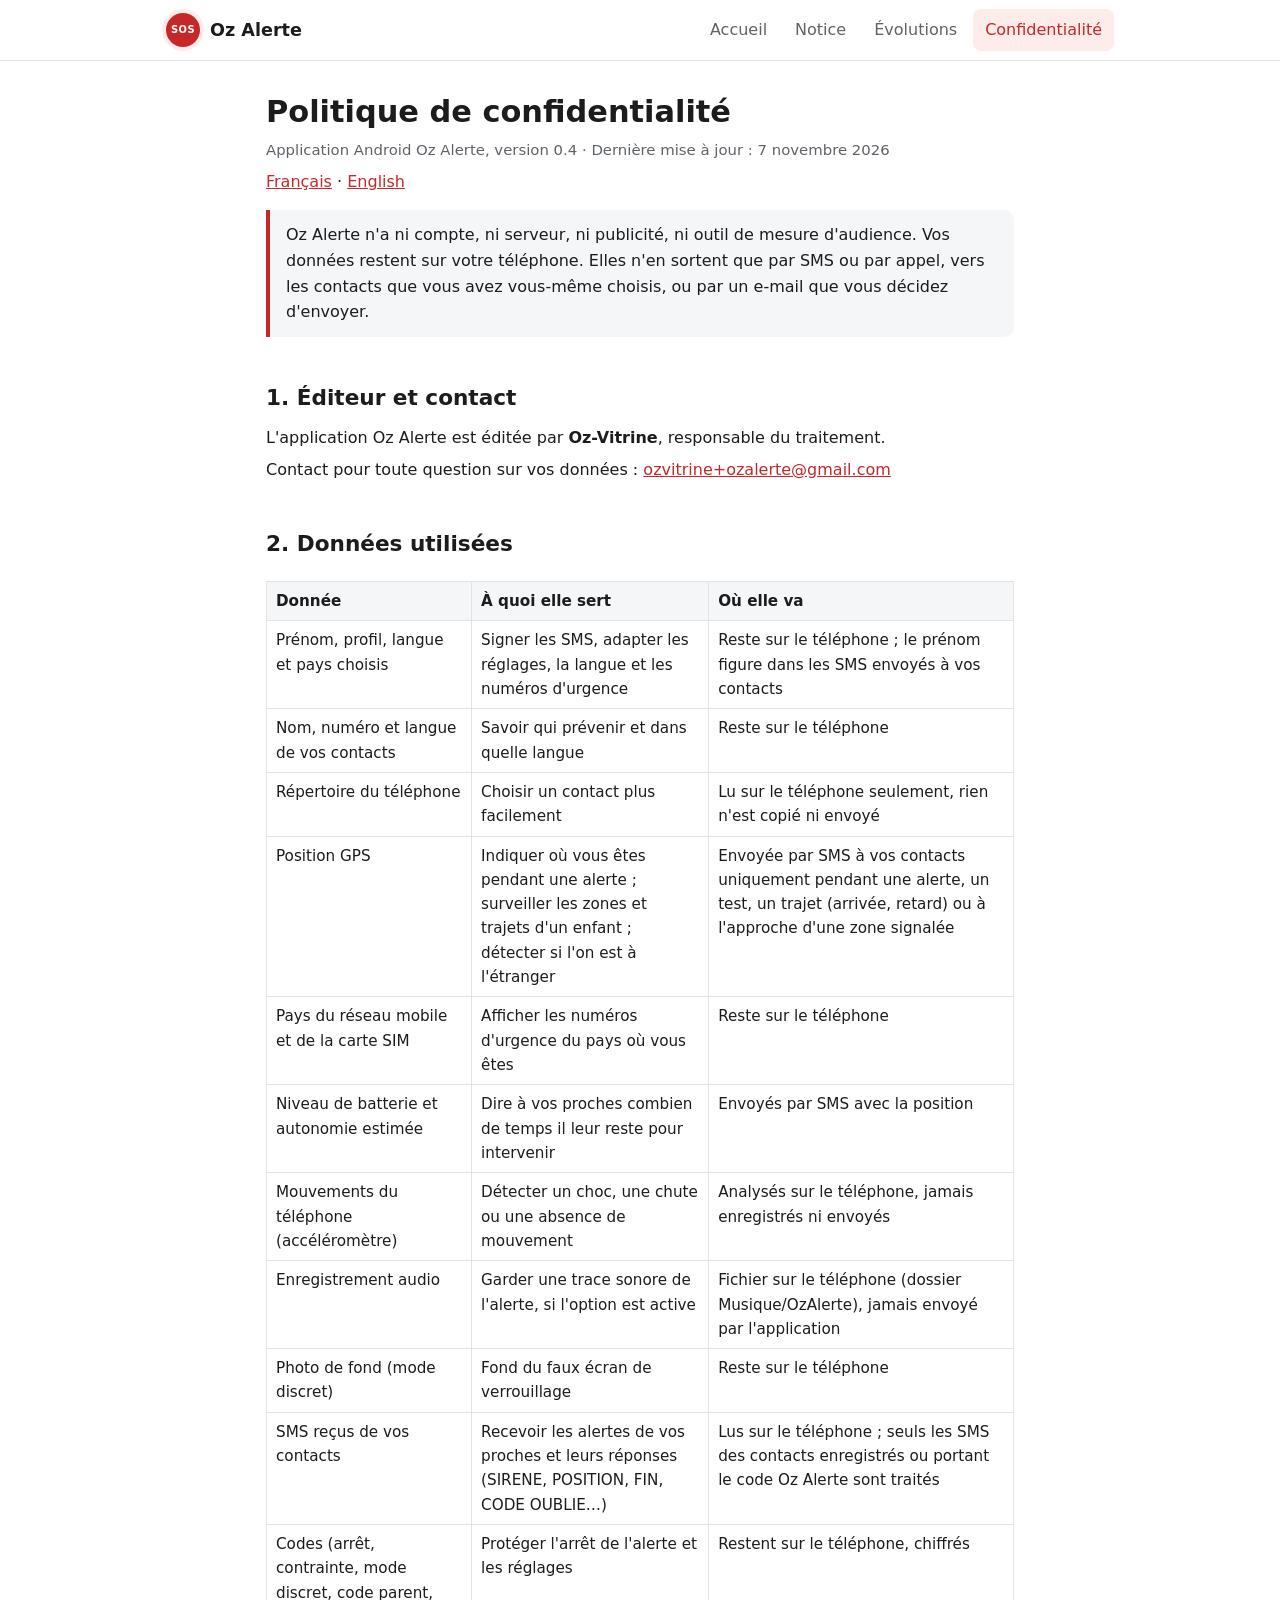
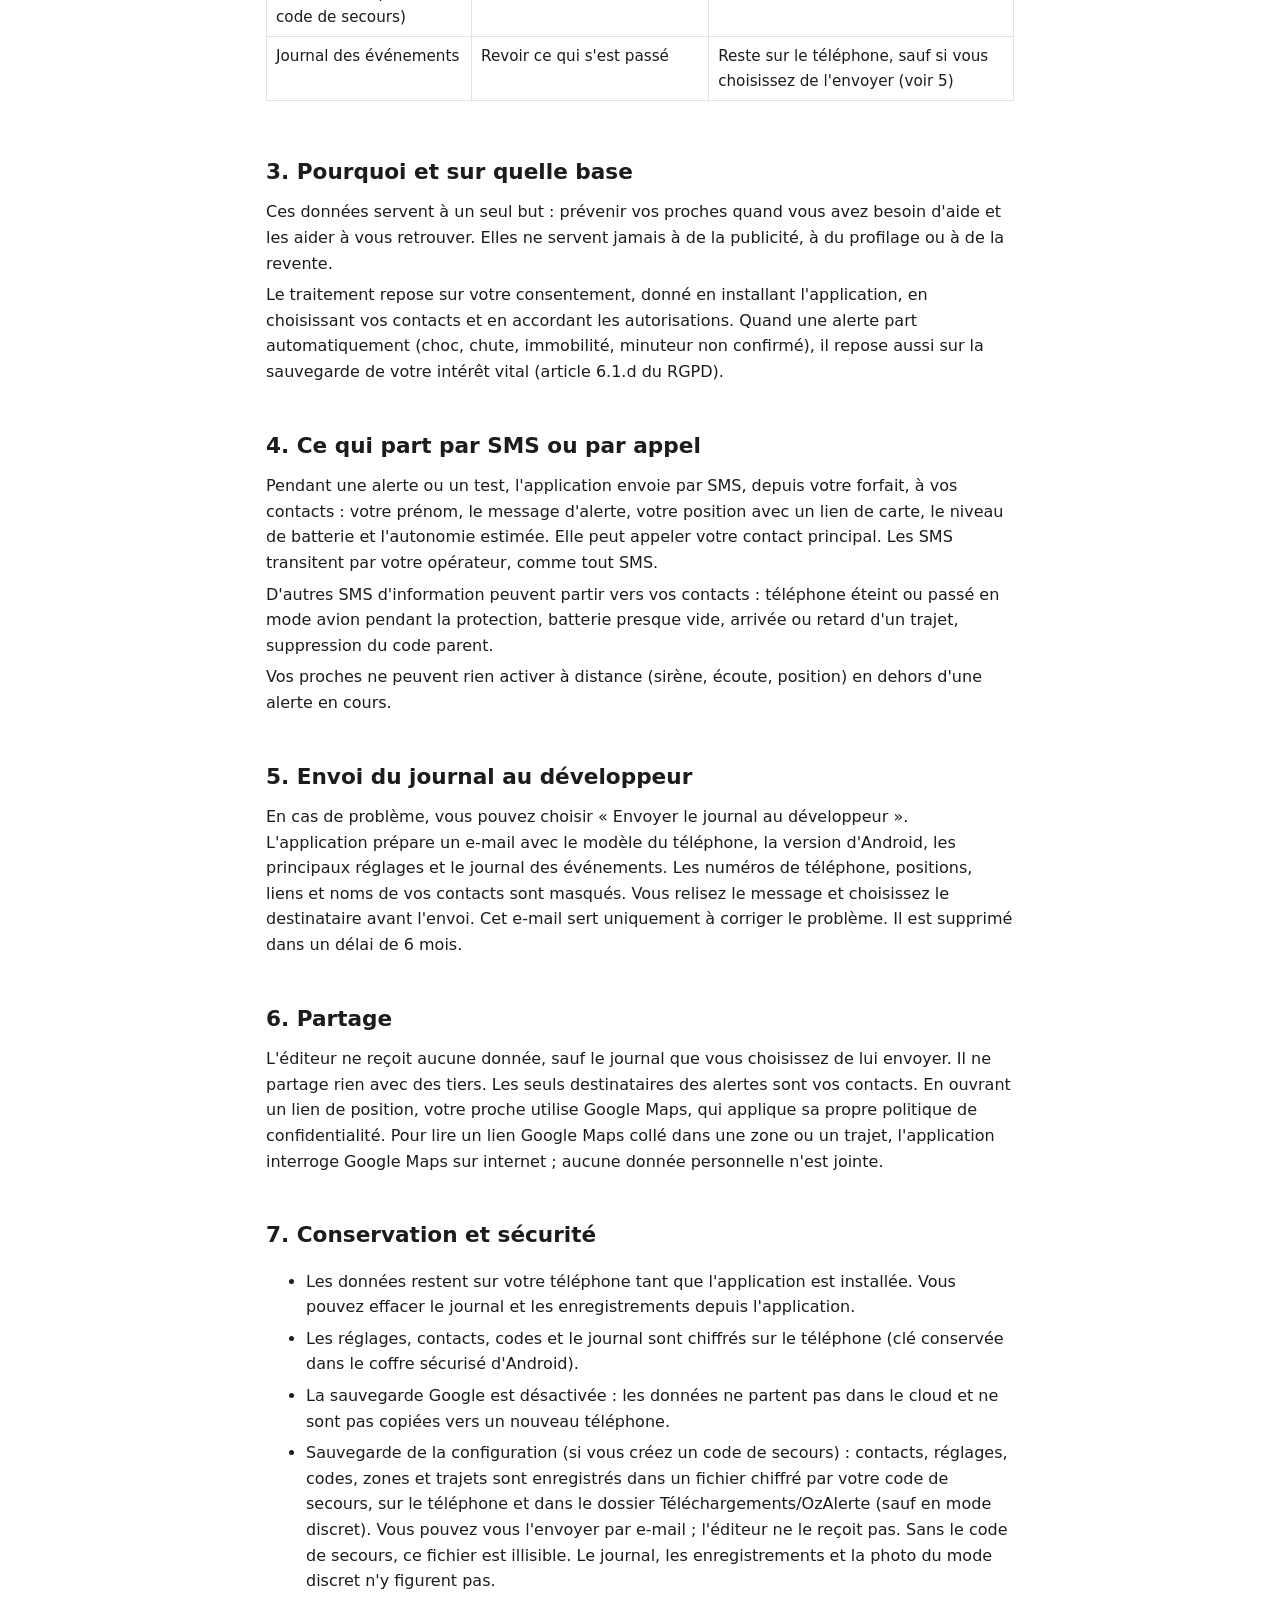
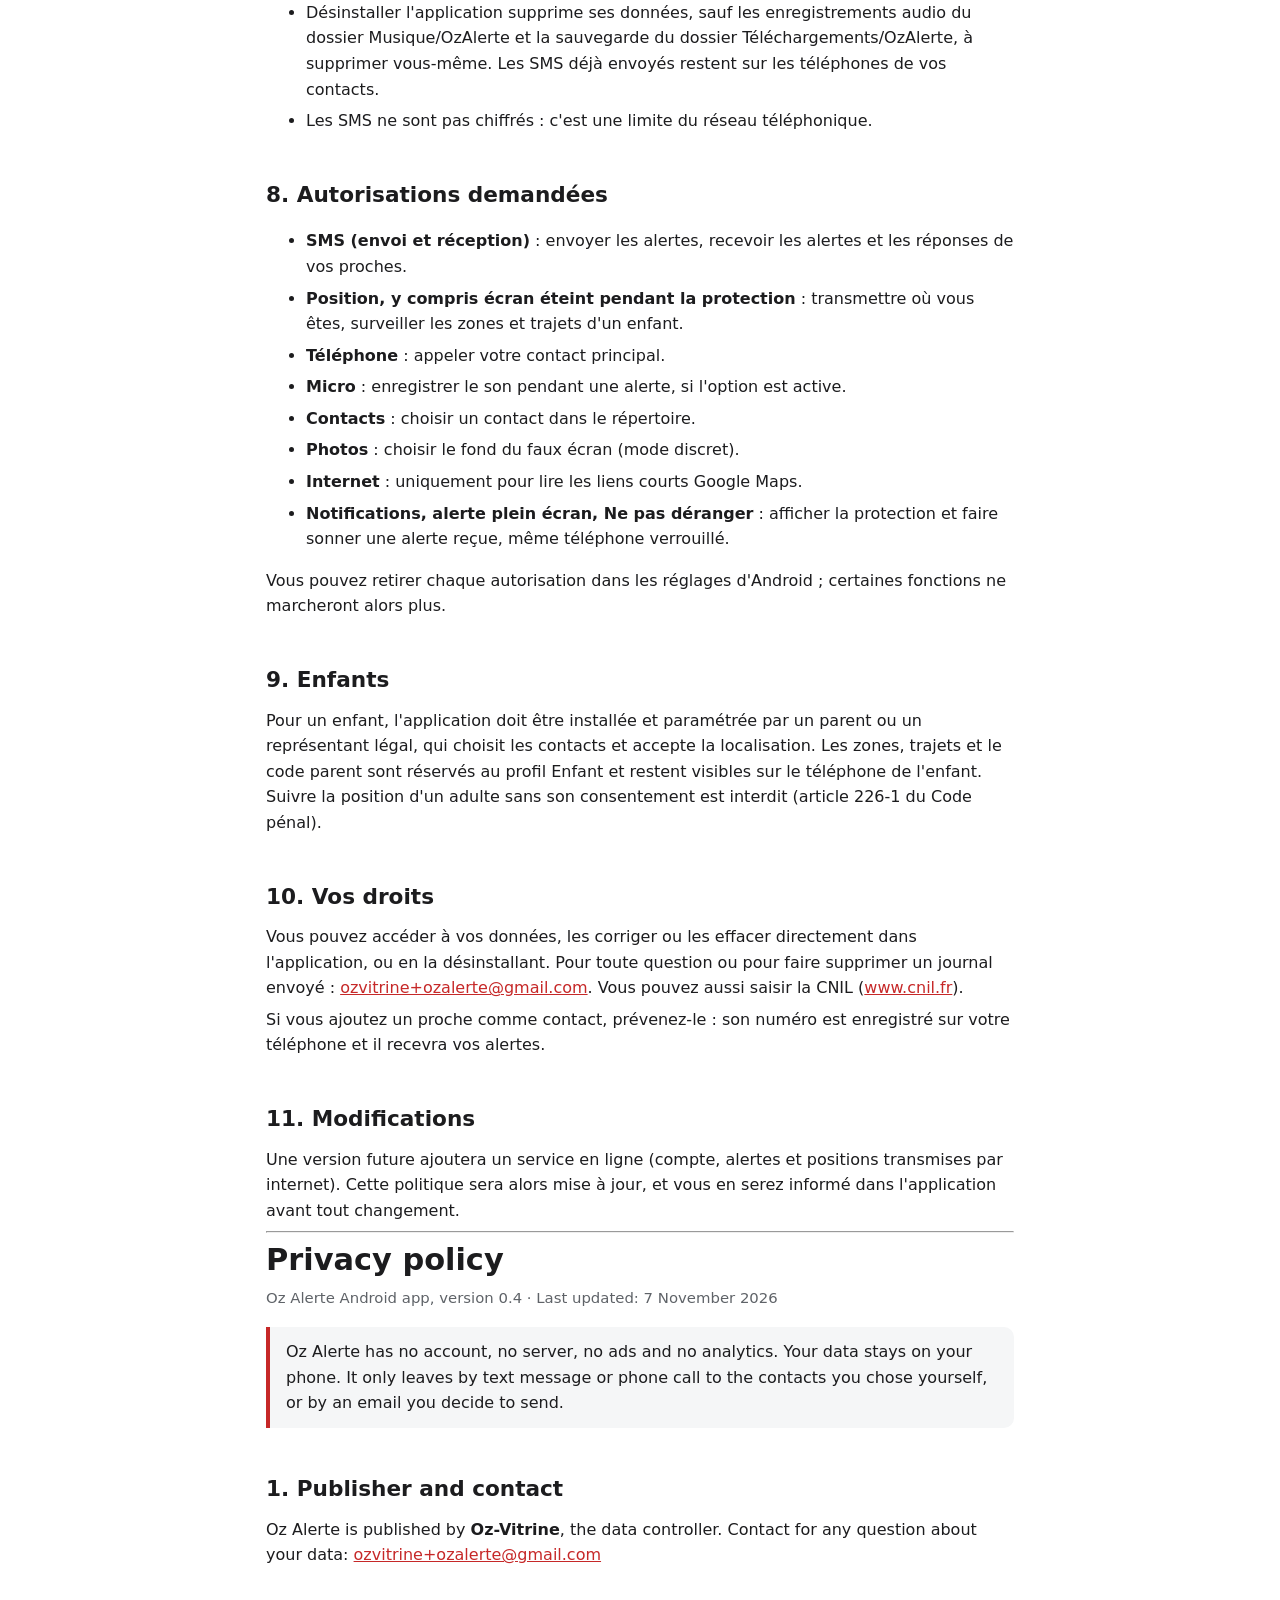
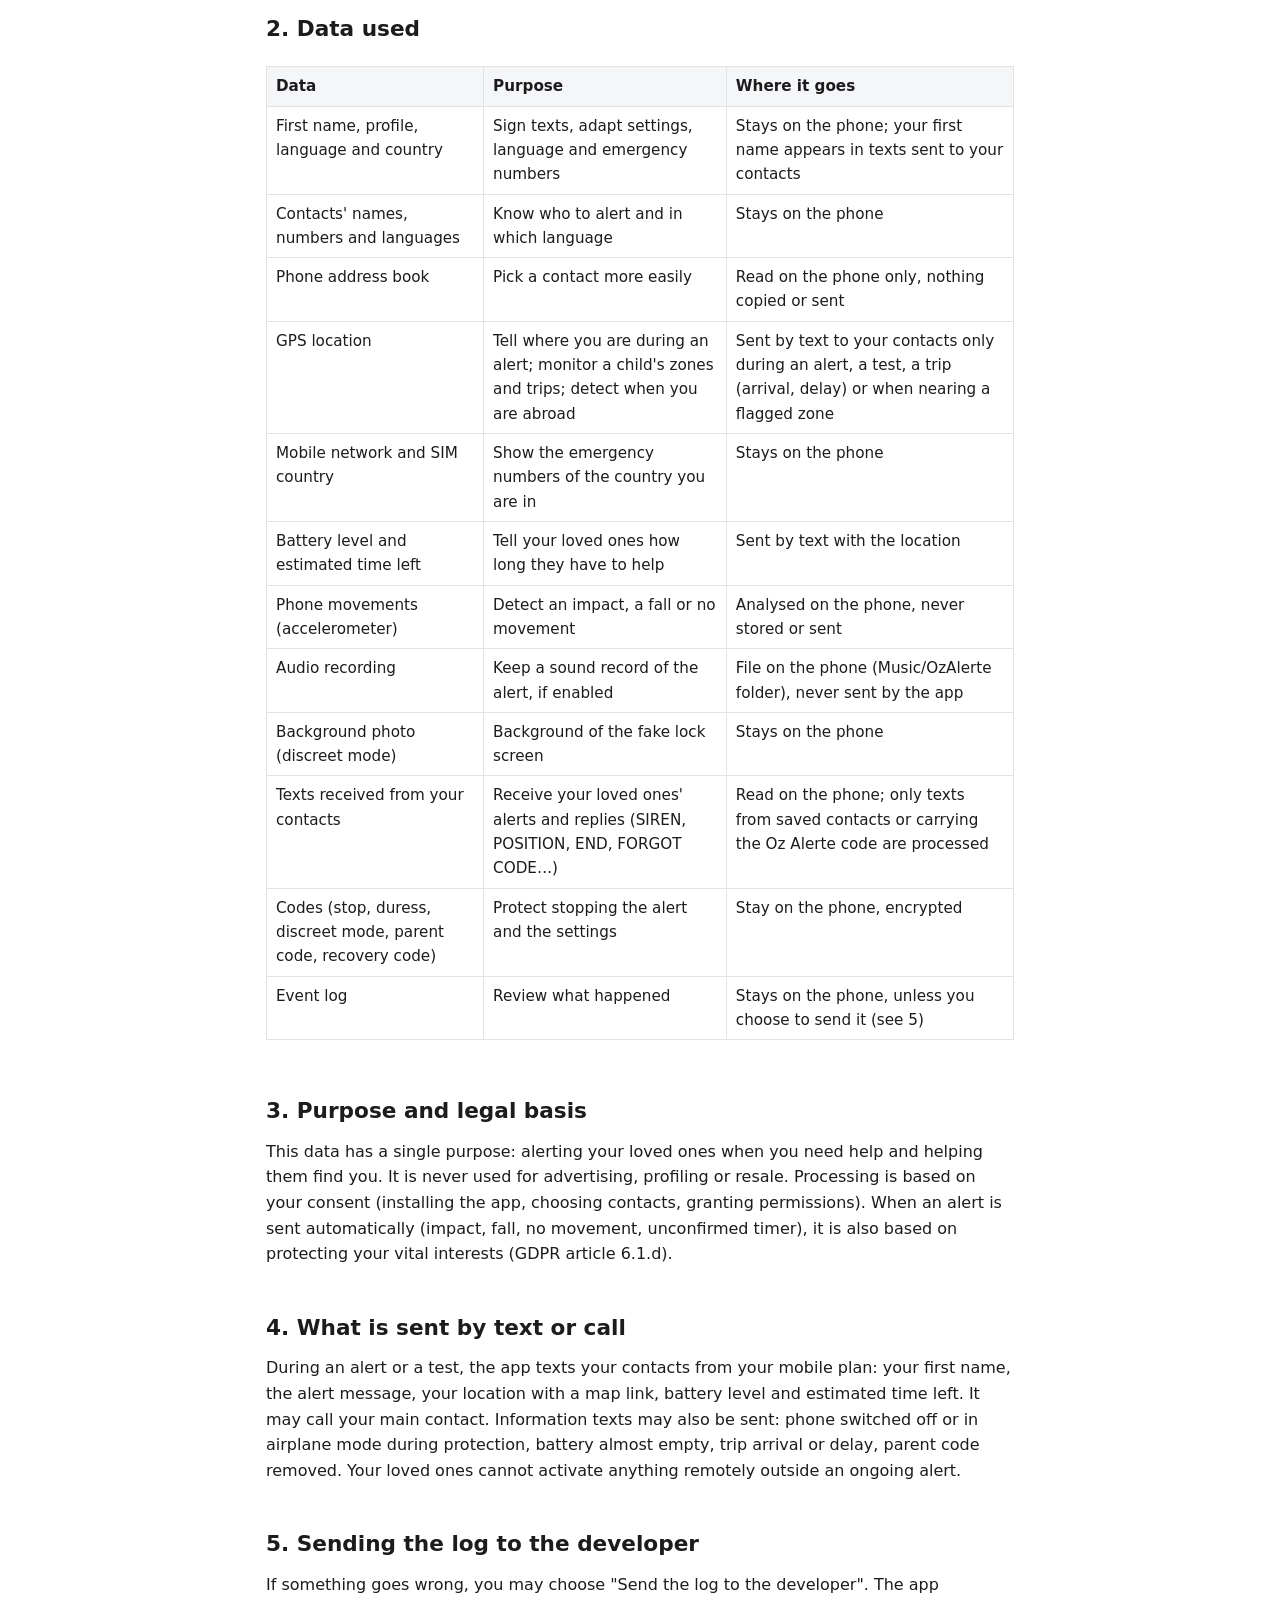
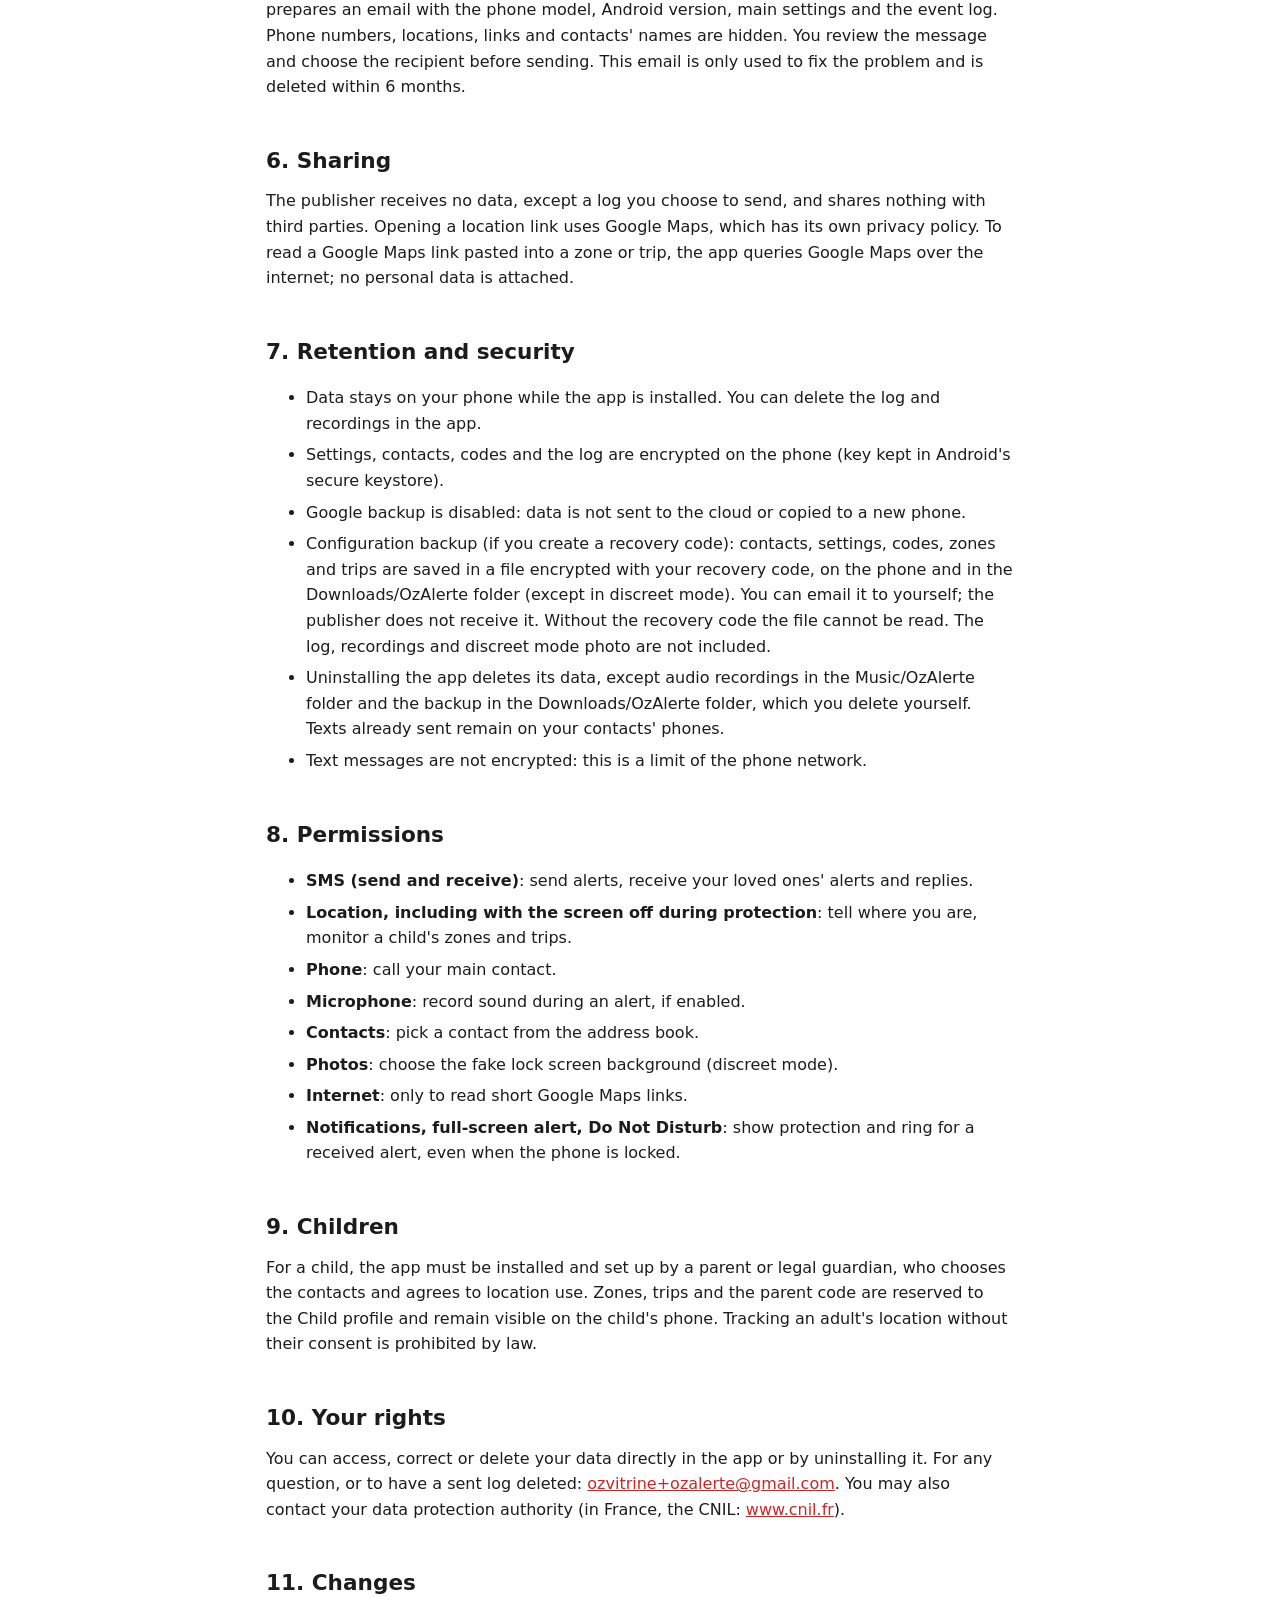
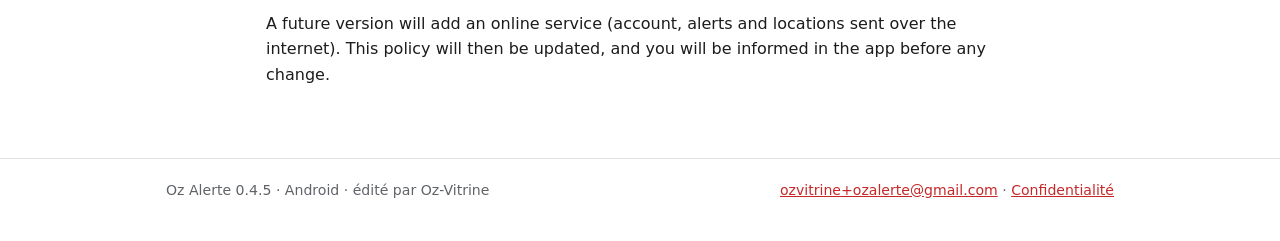
==== commit c461dc22: "Add files via upload" ====
--- a/confidentialite.html
+++ b/confidentialite.html
@@ -62,7 +62,8 @@
 <li>Les données restent sur votre téléphone tant que l'application est installée. Vous pouvez effacer le journal et les enregistrements depuis l'application.</li>
 <li>Les réglages, contacts, codes et le journal sont chiffrés sur le téléphone (clé conservée dans le coffre sécurisé d'Android).</li>
 <li>La sauvegarde Google est désactivée : les données ne partent pas dans le cloud et ne sont pas copiées vers un nouveau téléphone.</li>
-<li>Désinstaller l'application supprime ses données, sauf les enregistrements audio du dossier Musique/OzAlerte, à supprimer vous-même. Les SMS déjà envoyés restent sur les téléphones de vos contacts.</li>
+<li>Sauvegarde de la configuration (si vous créez un code de secours) : contacts, réglages, codes, zones et trajets sont enregistrés dans un fichier chiffré par votre code de secours, sur le téléphone et dans le dossier Téléchargements/OzAlerte (sauf en mode discret). Vous pouvez vous l'envoyer par e-mail ; l'éditeur ne le reçoit pas. Sans le code de secours, ce fichier est illisible. Le journal, les enregistrements et la photo du mode discret n'y figurent pas.</li>
+<li>Désinstaller l'application supprime ses données, sauf les enregistrements audio du dossier Musique/OzAlerte et la sauvegarde du dossier Téléchargements/OzAlerte, à supprimer vous-même. Les SMS déjà envoyés restent sur les téléphones de vos contacts.</li>
 <li>Les SMS ne sont pas chiffrés : c'est une limite du réseau téléphonique.</li>
 </ul>
 
@@ -135,7 +136,8 @@
 <li>Data stays on your phone while the app is installed. You can delete the log and recordings in the app.</li>
 <li>Settings, contacts, codes and the log are encrypted on the phone (key kept in Android's secure keystore).</li>
 <li>Google backup is disabled: data is not sent to the cloud or copied to a new phone.</li>
-<li>Uninstalling the app deletes its data, except audio recordings in the Music/OzAlerte folder, which you delete yourself. Texts already sent remain on your contacts' phones.</li>
+<li>Configuration backup (if you create a recovery code): contacts, settings, codes, zones and trips are saved in a file encrypted with your recovery code, on the phone and in the Downloads/OzAlerte folder (except in discreet mode). You can email it to yourself; the publisher does not receive it. Without the recovery code the file cannot be read. The log, recordings and discreet mode photo are not included.</li>
+<li>Uninstalling the app deletes its data, except audio recordings in the Music/OzAlerte folder and the backup in the Downloads/OzAlerte folder, which you delete yourself. Texts already sent remain on your contacts' phones.</li>
 <li>Text messages are not encrypted: this is a limit of the phone network.</li>
 </ul>
 
@@ -163,7 +165,7 @@
 
 </main>
 <footer><div class="in">
-  <span>Oz Alerte 0.4.3 · Android · édité par Oz-Vitrine</span>
+  <span>Oz Alerte 0.4.5 · Android · édité par Oz-Vitrine</span>
   <span><a href="mailto:ozvitrine+ozalerte@gmail.com">ozvitrine+ozalerte@gmail.com</a> · <a href="confidentialite.html">Confidentialité</a></span>
 </div></footer>
 </body>
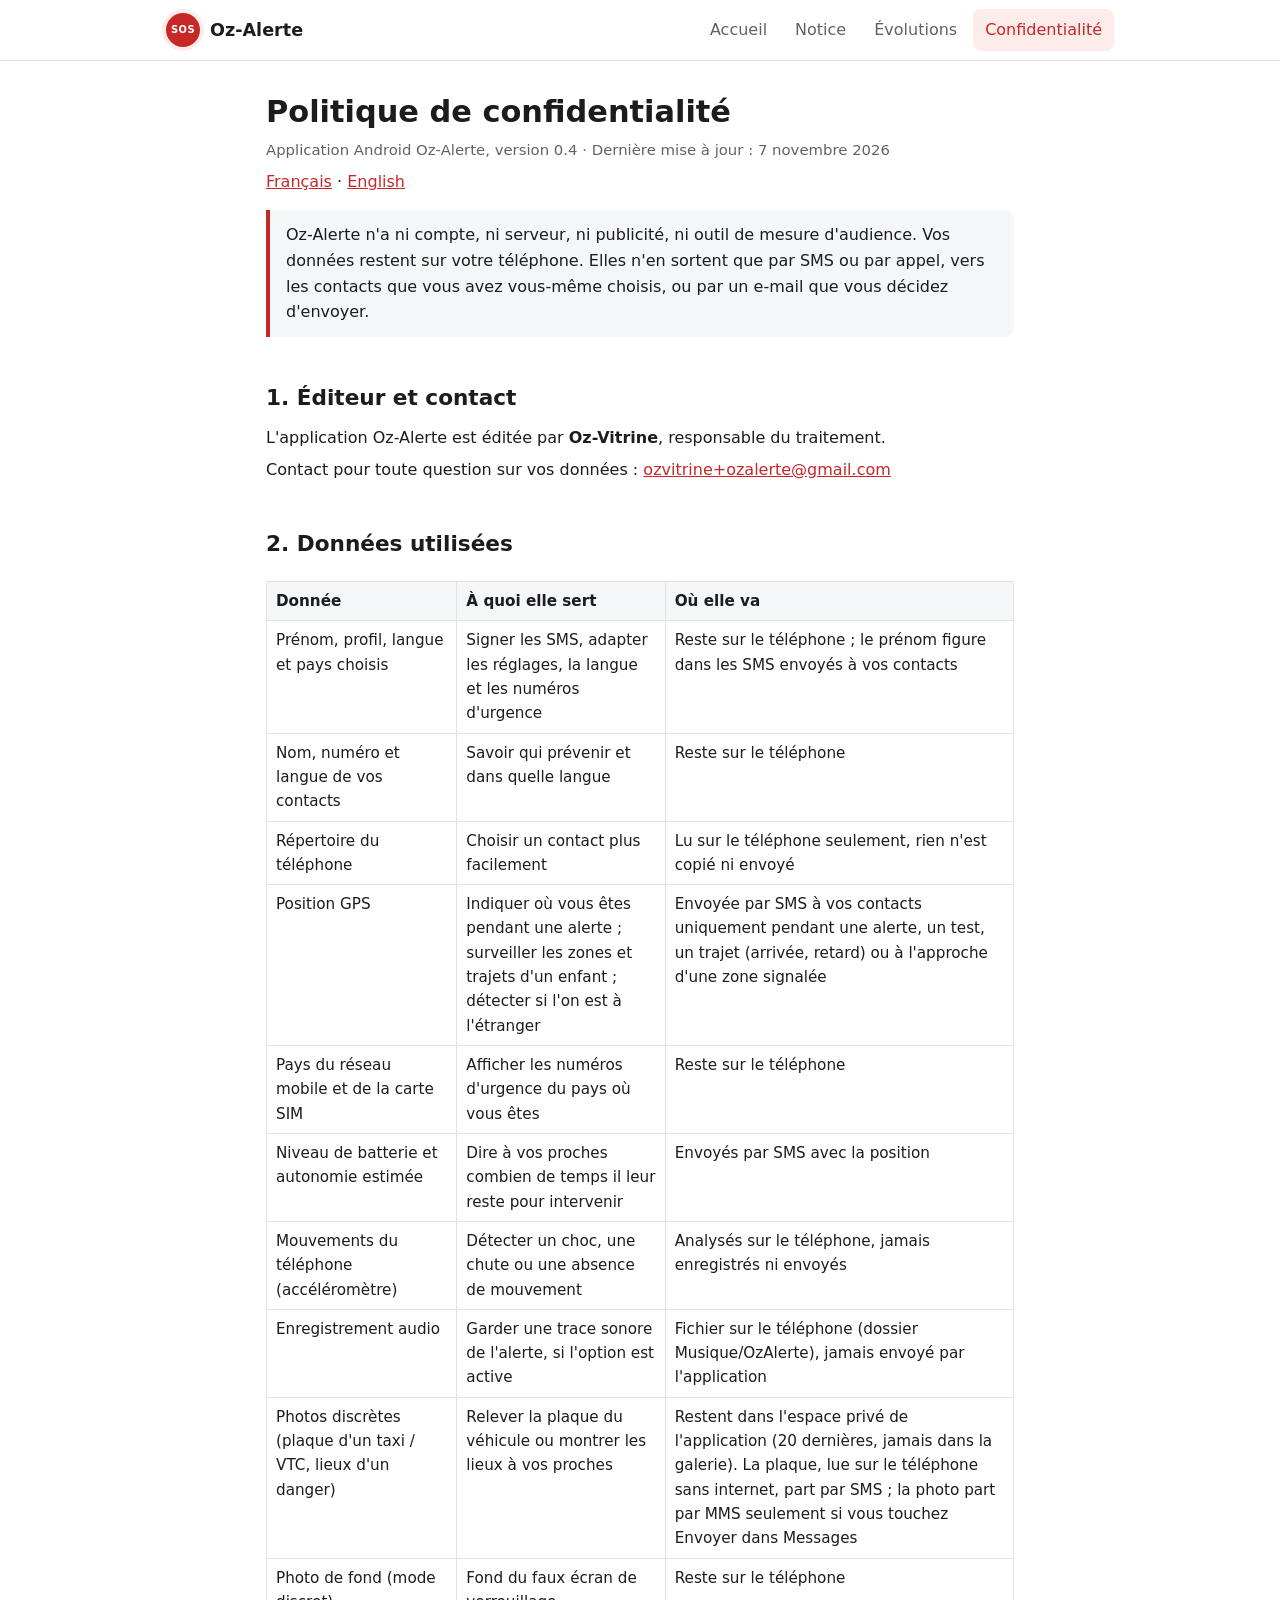
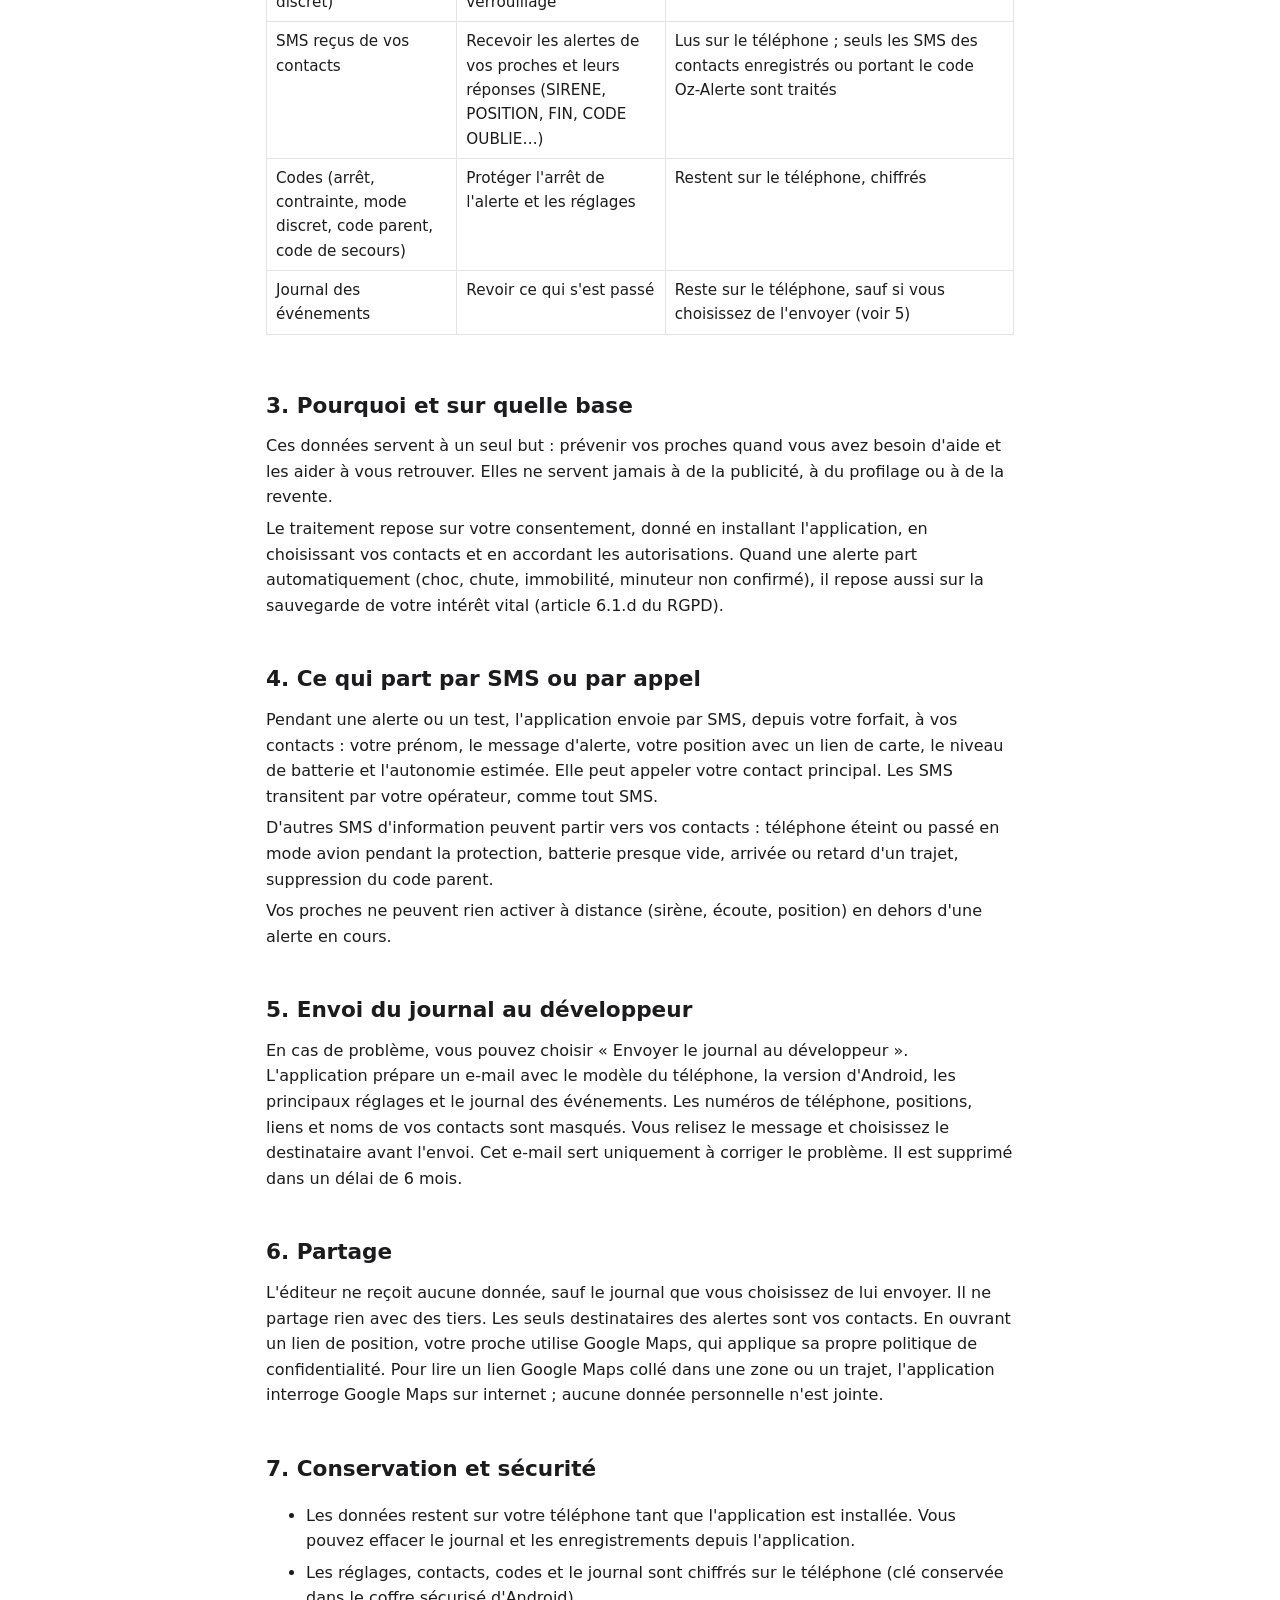
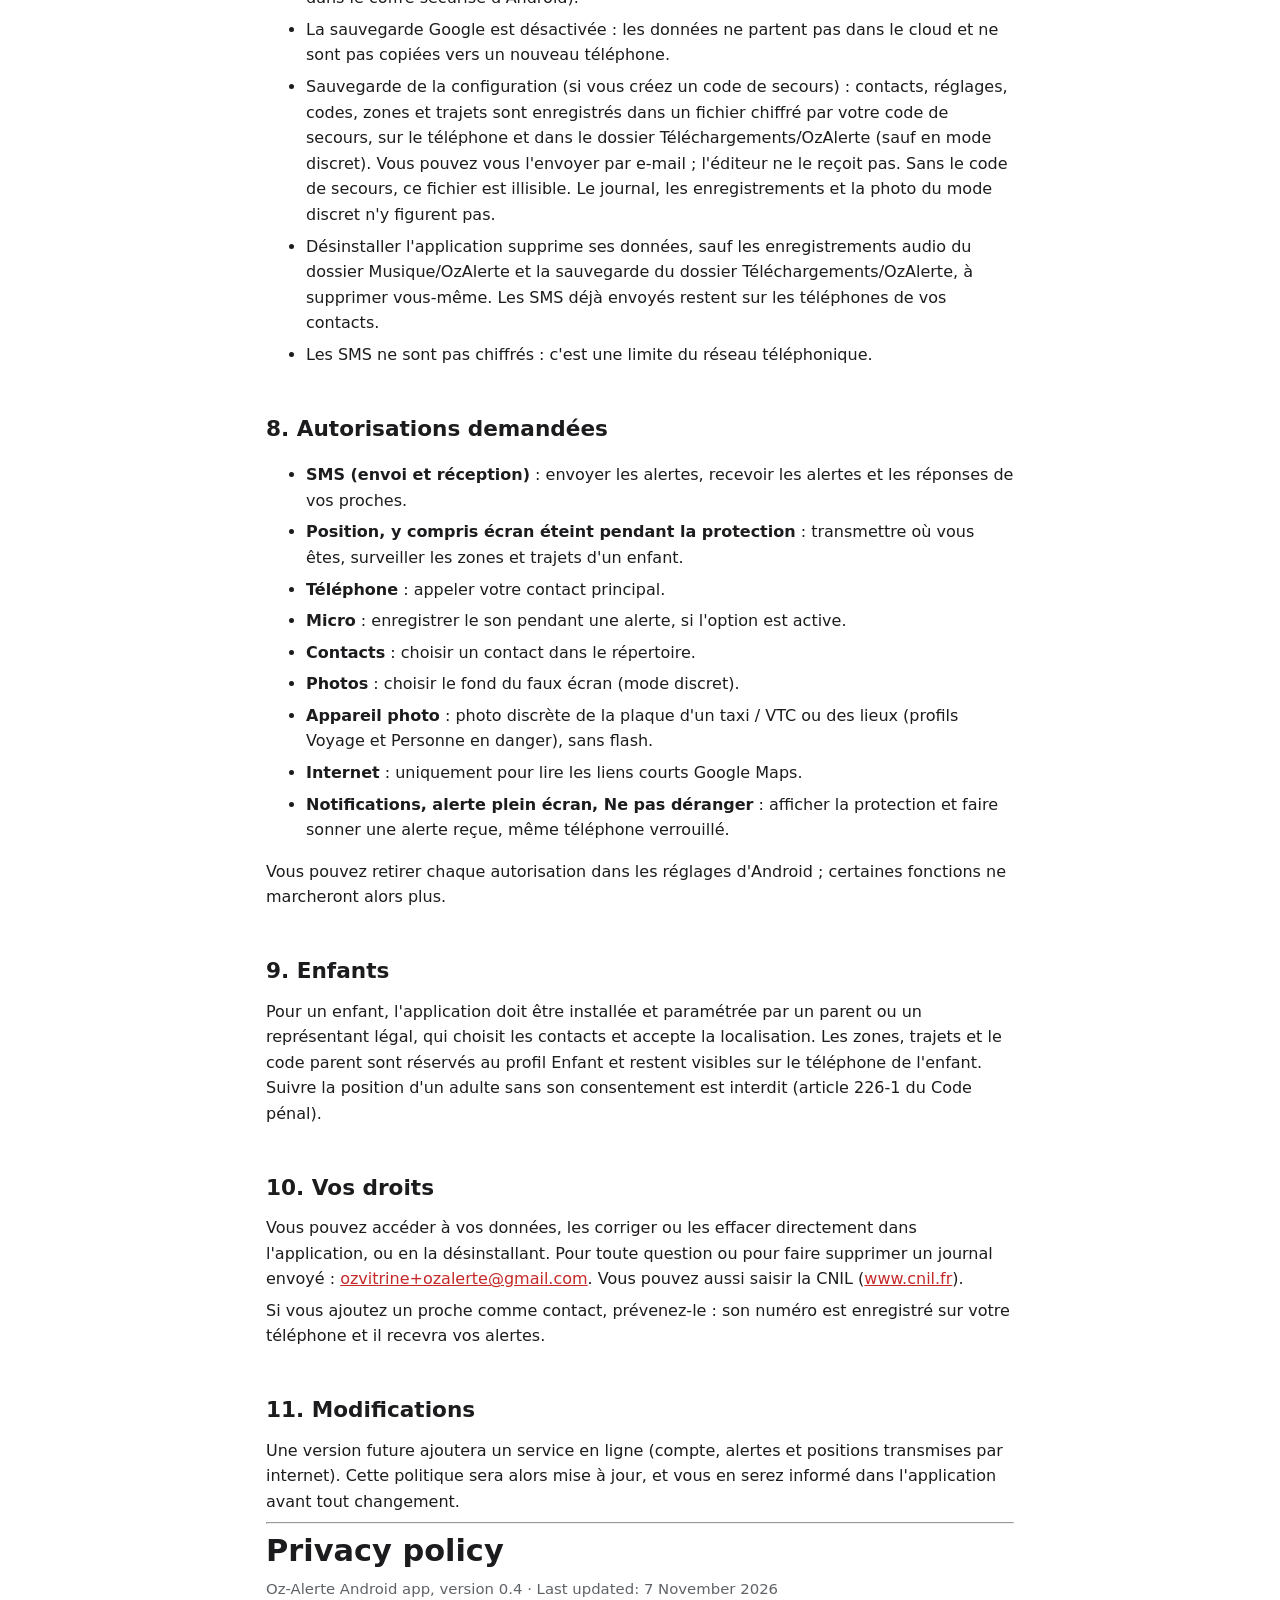
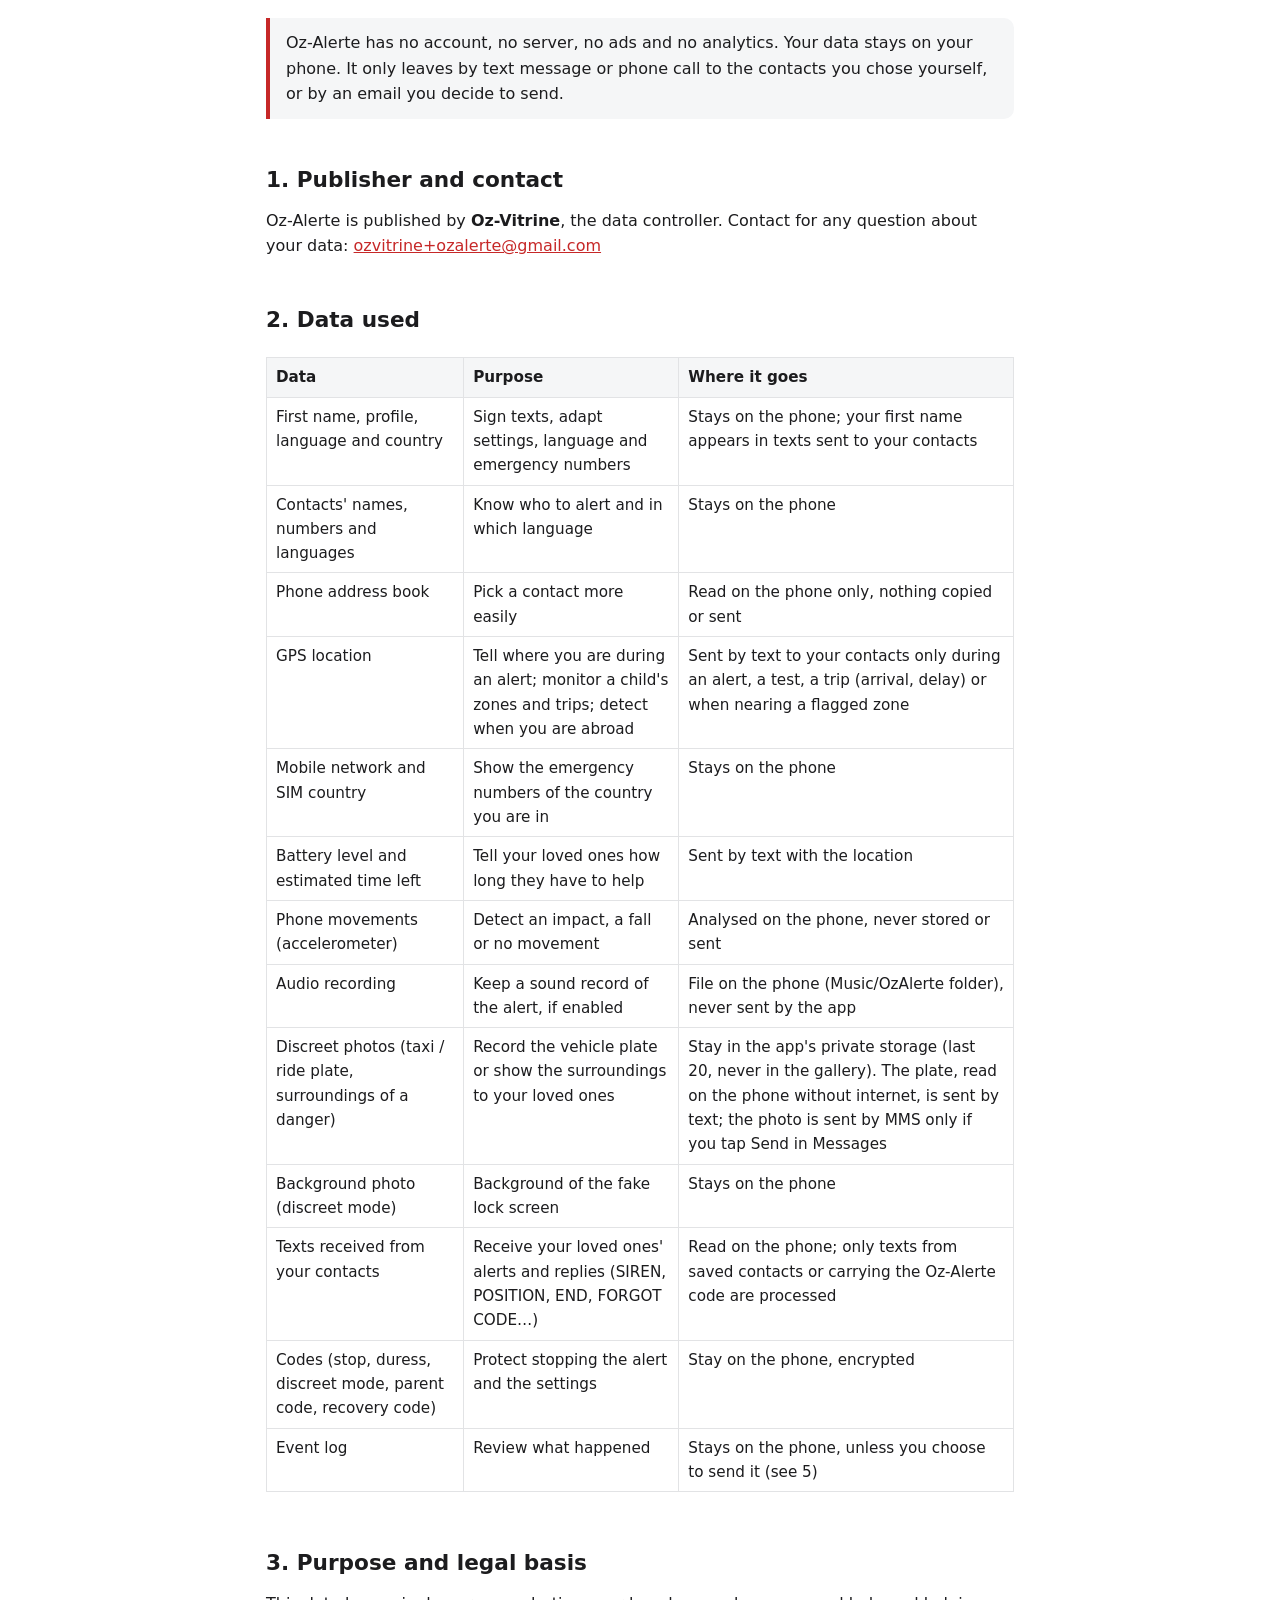
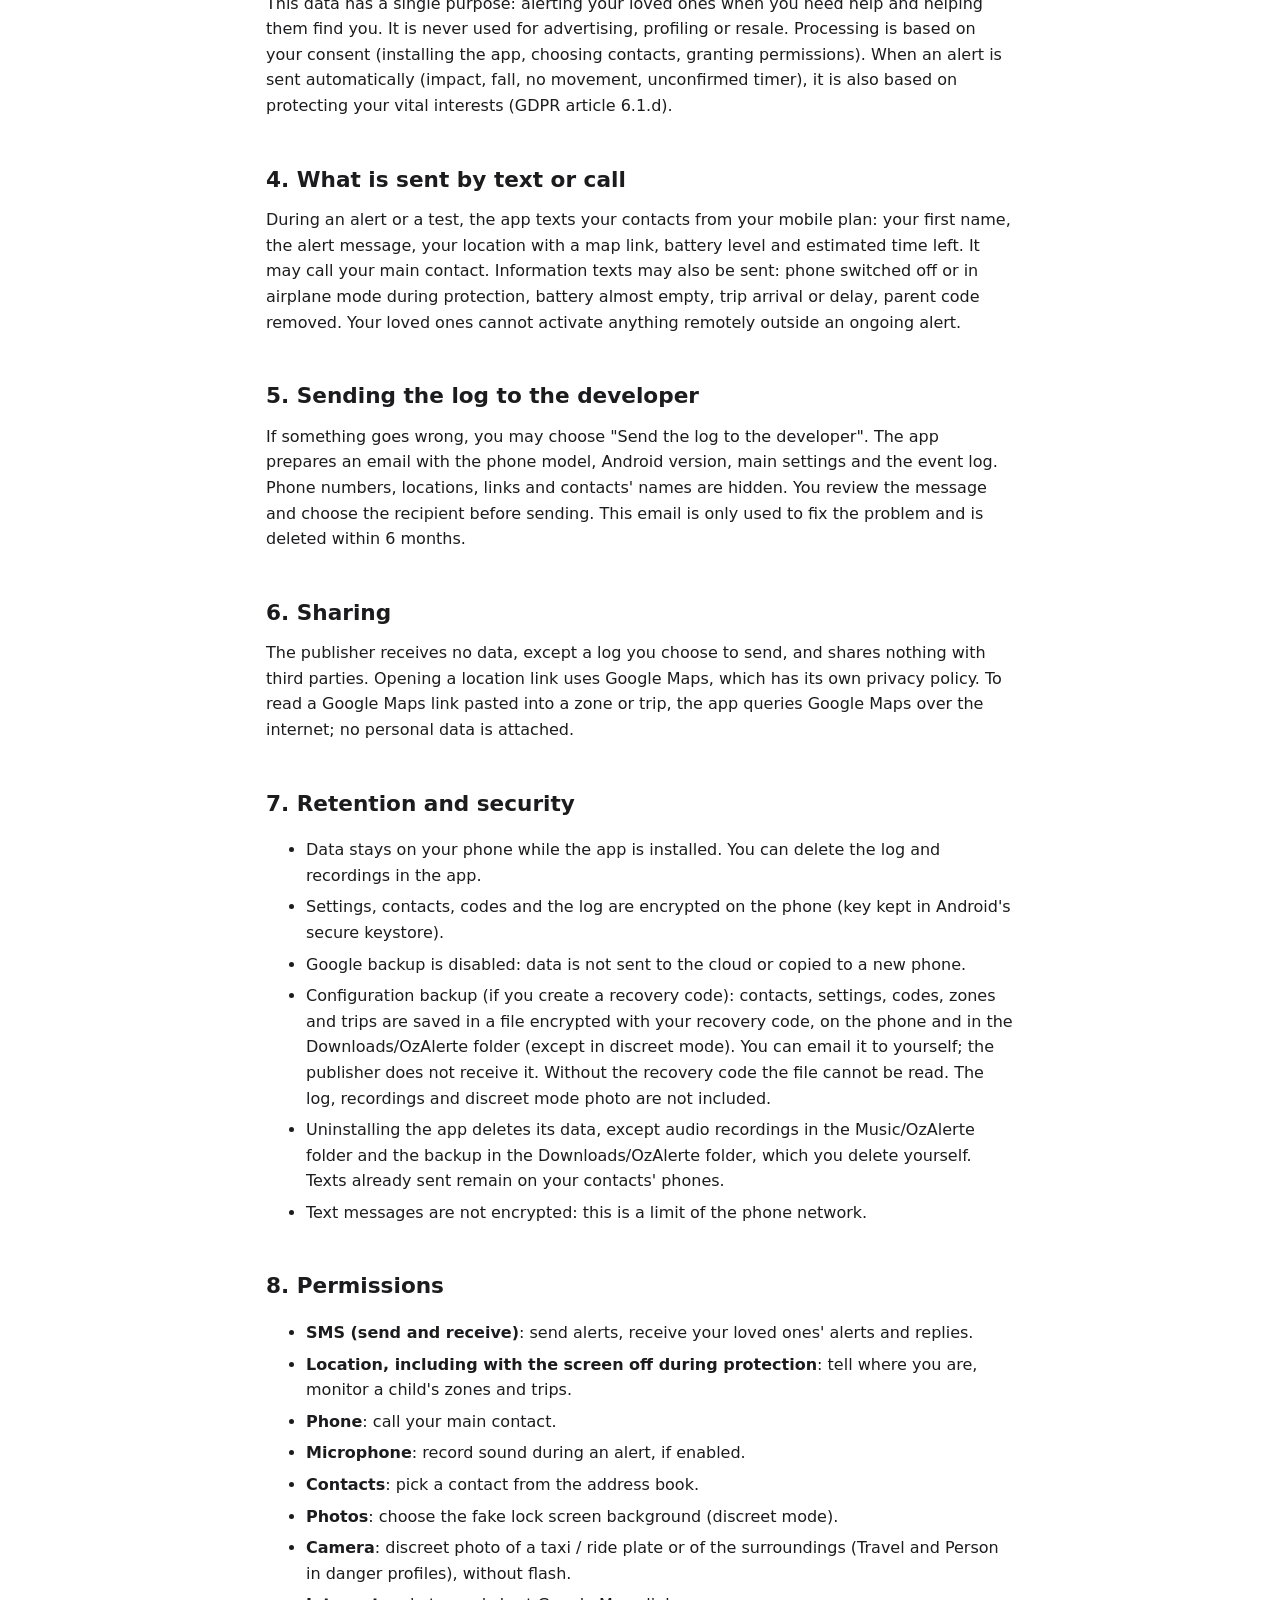
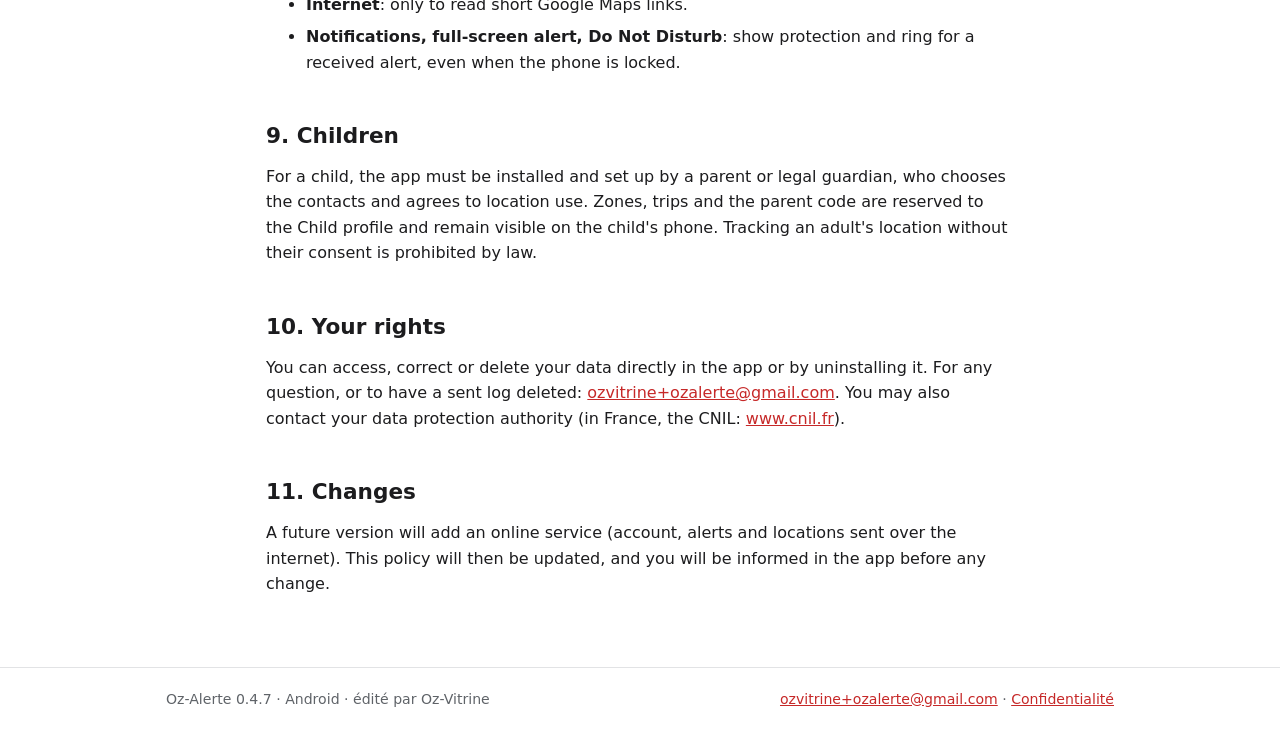
==== commit a37aca4e: "Add files via upload" ====
--- a/confidentialite.html
+++ b/confidentialite.html
@@ -3,26 +3,26 @@
 <head>
 <meta charset="utf-8">
 <meta name="viewport" content="width=device-width, initial-scale=1">
-<title>Oz Alerte – Politique de confidentialité / Privacy policy</title>
-<meta name="description" content="Politique de confidentialité de l'application Android Oz Alerte (Oz-Vitrine).">
+<title>Oz-Alerte – Politique de confidentialité / Privacy policy</title>
+<meta name="description" content="Politique de confidentialité de l'application Android Oz-Alerte (Oz-Vitrine).">
 <link rel="stylesheet" href="style.css">
 </head>
 <body>
 <header class="top"><div class="top-in">
-  <a class="brand" href="index.html"><span class="logo">SOS</span>Oz Alerte</a>
+  <a class="brand" href="index.html"><span class="logo">SOS</span>Oz-Alerte</a>
   <nav class="tabs"><a href="index.html">Accueil</a><a href="notice.html">Notice</a><a href="evolutions.html">Évolutions</a><a href="confidentialite.html" class=on>Confidentialité</a></nav>
 </div></header>
 <main class="narrow">
 
 <h1>Politique de confidentialité</h1>
-<div class="muted">Application Android Oz Alerte, version 0.4 · Dernière mise à jour : 7 novembre 2026</div>
+<div class="muted">Application Android Oz-Alerte, version 0.4 · Dernière mise à jour : 7 novembre 2026</div>
 <p><a href="#fr">Français</a> · <a href="#en">English</a></p>
 
 <section id="fr" lang="fr">
-<div class="box">Oz Alerte n'a ni compte, ni serveur, ni publicité, ni outil de mesure d'audience. Vos données restent sur votre téléphone. Elles n'en sortent que par SMS ou par appel, vers les contacts que vous avez vous-même choisis, ou par un e-mail que vous décidez d'envoyer.</div>
+<div class="box">Oz-Alerte n'a ni compte, ni serveur, ni publicité, ni outil de mesure d'audience. Vos données restent sur votre téléphone. Elles n'en sortent que par SMS ou par appel, vers les contacts que vous avez vous-même choisis, ou par un e-mail que vous décidez d'envoyer.</div>
 
 <h2>1. Éditeur et contact</h2>
-<p>L'application Oz Alerte est éditée par <strong>Oz-Vitrine</strong>, responsable du traitement.</p>
+<p>L'application Oz-Alerte est éditée par <strong>Oz-Vitrine</strong>, responsable du traitement.</p>
 <p>Contact pour toute question sur vos données : <a href="mailto:ozvitrine+ozalerte@gmail.com">ozvitrine+ozalerte@gmail.com</a></p>
 
 <h2>2. Données utilisées</h2>
@@ -36,8 +36,9 @@
 <tr><td>Niveau de batterie et autonomie estimée</td><td>Dire à vos proches combien de temps il leur reste pour intervenir</td><td>Envoyés par SMS avec la position</td></tr>
 <tr><td>Mouvements du téléphone (accéléromètre)</td><td>Détecter un choc, une chute ou une absence de mouvement</td><td>Analysés sur le téléphone, jamais enregistrés ni envoyés</td></tr>
 <tr><td>Enregistrement audio</td><td>Garder une trace sonore de l'alerte, si l'option est active</td><td>Fichier sur le téléphone (dossier Musique/OzAlerte), jamais envoyé par l'application</td></tr>
+<tr><td>Photos discrètes (plaque d'un taxi / VTC, lieux d'un danger)</td><td>Relever la plaque du véhicule ou montrer les lieux à vos proches</td><td>Restent dans l'espace privé de l'application (20 dernières, jamais dans la galerie). La plaque, lue sur le téléphone sans internet, part par SMS ; la photo part par MMS seulement si vous touchez Envoyer dans Messages</td></tr>
 <tr><td>Photo de fond (mode discret)</td><td>Fond du faux écran de verrouillage</td><td>Reste sur le téléphone</td></tr>
-<tr><td>SMS reçus de vos contacts</td><td>Recevoir les alertes de vos proches et leurs réponses (SIRENE, POSITION, FIN, CODE OUBLIE…)</td><td>Lus sur le téléphone ; seuls les SMS des contacts enregistrés ou portant le code Oz Alerte sont traités</td></tr>
+<tr><td>SMS reçus de vos contacts</td><td>Recevoir les alertes de vos proches et leurs réponses (SIRENE, POSITION, FIN, CODE OUBLIE…)</td><td>Lus sur le téléphone ; seuls les SMS des contacts enregistrés ou portant le code Oz-Alerte sont traités</td></tr>
 <tr><td>Codes (arrêt, contrainte, mode discret, code parent, code de secours)</td><td>Protéger l'arrêt de l'alerte et les réglages</td><td>Restent sur le téléphone, chiffrés</td></tr>
 <tr><td>Journal des événements</td><td>Revoir ce qui s'est passé</td><td>Reste sur le téléphone, sauf si vous choisissez de l'envoyer (voir 5)</td></tr>
 </table></div>
@@ -75,6 +76,7 @@
 <li><strong>Micro</strong> : enregistrer le son pendant une alerte, si l'option est active.</li>
 <li><strong>Contacts</strong> : choisir un contact dans le répertoire.</li>
 <li><strong>Photos</strong> : choisir le fond du faux écran (mode discret).</li>
+<li><strong>Appareil photo</strong> : photo discrète de la plaque d'un taxi / VTC ou des lieux (profils Voyage et Personne en danger), sans flash.</li>
 <li><strong>Internet</strong> : uniquement pour lire les liens courts Google Maps.</li>
 <li><strong>Notifications, alerte plein écran, Ne pas déranger</strong> : afficher la protection et faire sonner une alerte reçue, même téléphone verrouillé.</li>
 </ul>
@@ -95,12 +97,12 @@
 
 <section id="en" lang="en">
 <h1>Privacy policy</h1>
-<div class="muted">Oz Alerte Android app, version 0.4 · Last updated: 7 November 2026</div>
+<div class="muted">Oz-Alerte Android app, version 0.4 · Last updated: 7 November 2026</div>
 
-<div class="box">Oz Alerte has no account, no server, no ads and no analytics. Your data stays on your phone. It only leaves by text message or phone call to the contacts you chose yourself, or by an email you decide to send.</div>
+<div class="box">Oz-Alerte has no account, no server, no ads and no analytics. Your data stays on your phone. It only leaves by text message or phone call to the contacts you chose yourself, or by an email you decide to send.</div>
 
 <h2>1. Publisher and contact</h2>
-<p>Oz Alerte is published by <strong>Oz-Vitrine</strong>, the data controller. Contact for any question about your data: <a href="mailto:ozvitrine+ozalerte@gmail.com">ozvitrine+ozalerte@gmail.com</a></p>
+<p>Oz-Alerte is published by <strong>Oz-Vitrine</strong>, the data controller. Contact for any question about your data: <a href="mailto:ozvitrine+ozalerte@gmail.com">ozvitrine+ozalerte@gmail.com</a></p>
 
 <h2>2. Data used</h2>
 <div class="wrap"><table>
@@ -113,8 +115,9 @@
 <tr><td>Battery level and estimated time left</td><td>Tell your loved ones how long they have to help</td><td>Sent by text with the location</td></tr>
 <tr><td>Phone movements (accelerometer)</td><td>Detect an impact, a fall or no movement</td><td>Analysed on the phone, never stored or sent</td></tr>
 <tr><td>Audio recording</td><td>Keep a sound record of the alert, if enabled</td><td>File on the phone (Music/OzAlerte folder), never sent by the app</td></tr>
+<tr><td>Discreet photos (taxi / ride plate, surroundings of a danger)</td><td>Record the vehicle plate or show the surroundings to your loved ones</td><td>Stay in the app's private storage (last 20, never in the gallery). The plate, read on the phone without internet, is sent by text; the photo is sent by MMS only if you tap Send in Messages</td></tr>
 <tr><td>Background photo (discreet mode)</td><td>Background of the fake lock screen</td><td>Stays on the phone</td></tr>
-<tr><td>Texts received from your contacts</td><td>Receive your loved ones' alerts and replies (SIREN, POSITION, END, FORGOT CODE…)</td><td>Read on the phone; only texts from saved contacts or carrying the Oz Alerte code are processed</td></tr>
+<tr><td>Texts received from your contacts</td><td>Receive your loved ones' alerts and replies (SIREN, POSITION, END, FORGOT CODE…)</td><td>Read on the phone; only texts from saved contacts or carrying the Oz-Alerte code are processed</td></tr>
 <tr><td>Codes (stop, duress, discreet mode, parent code, recovery code)</td><td>Protect stopping the alert and the settings</td><td>Stay on the phone, encrypted</td></tr>
 <tr><td>Event log</td><td>Review what happened</td><td>Stays on the phone, unless you choose to send it (see 5)</td></tr>
 </table></div>
@@ -149,6 +152,7 @@
 <li><strong>Microphone</strong>: record sound during an alert, if enabled.</li>
 <li><strong>Contacts</strong>: pick a contact from the address book.</li>
 <li><strong>Photos</strong>: choose the fake lock screen background (discreet mode).</li>
+<li><strong>Camera</strong>: discreet photo of a taxi / ride plate or of the surroundings (Travel and Person in danger profiles), without flash.</li>
 <li><strong>Internet</strong>: only to read short Google Maps links.</li>
 <li><strong>Notifications, full-screen alert, Do Not Disturb</strong>: show protection and ring for a received alert, even when the phone is locked.</li>
 </ul>
@@ -165,7 +169,7 @@
 
 </main>
 <footer><div class="in">
-  <span>Oz Alerte 0.4.5 · Android · édité par Oz-Vitrine</span>
+  <span>Oz-Alerte 0.4.7 · Android · édité par Oz-Vitrine</span>
   <span><a href="mailto:ozvitrine+ozalerte@gmail.com">ozvitrine+ozalerte@gmail.com</a> · <a href="confidentialite.html">Confidentialité</a></span>
 </div></footer>
 </body>
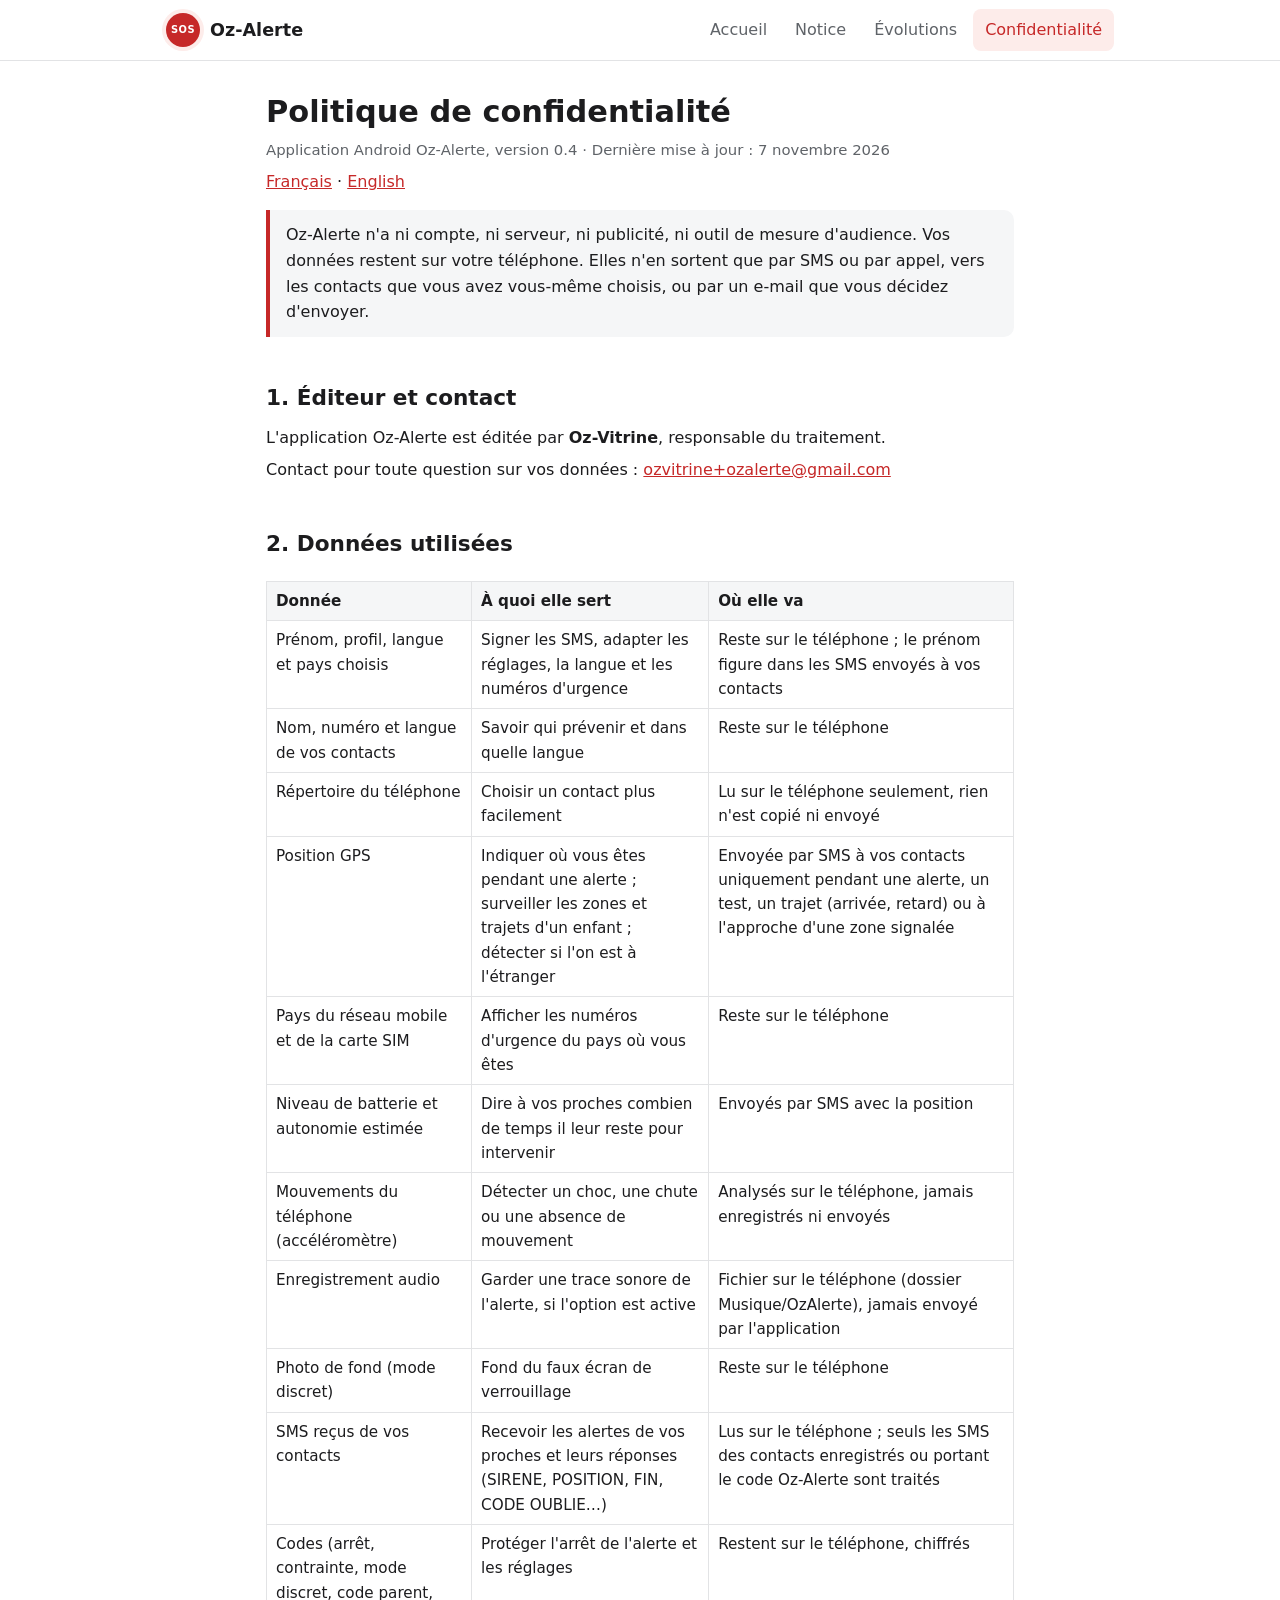
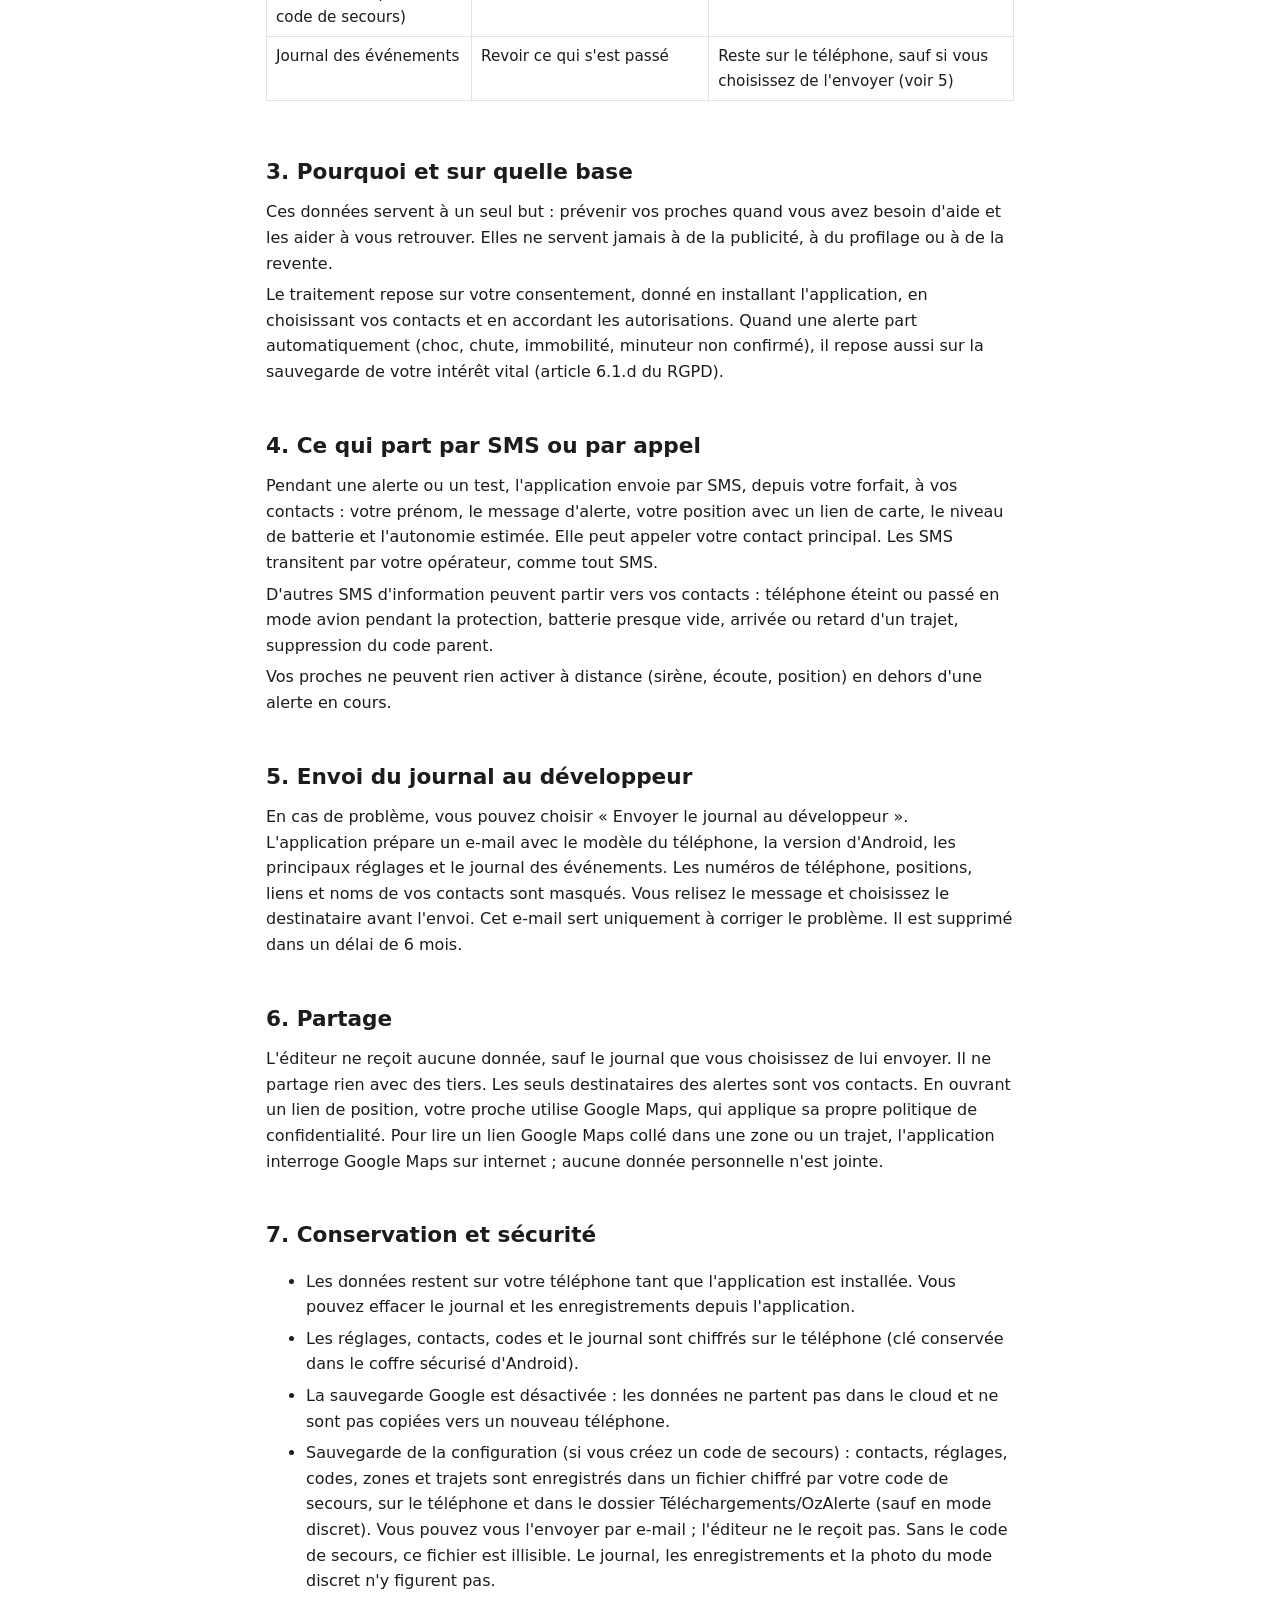
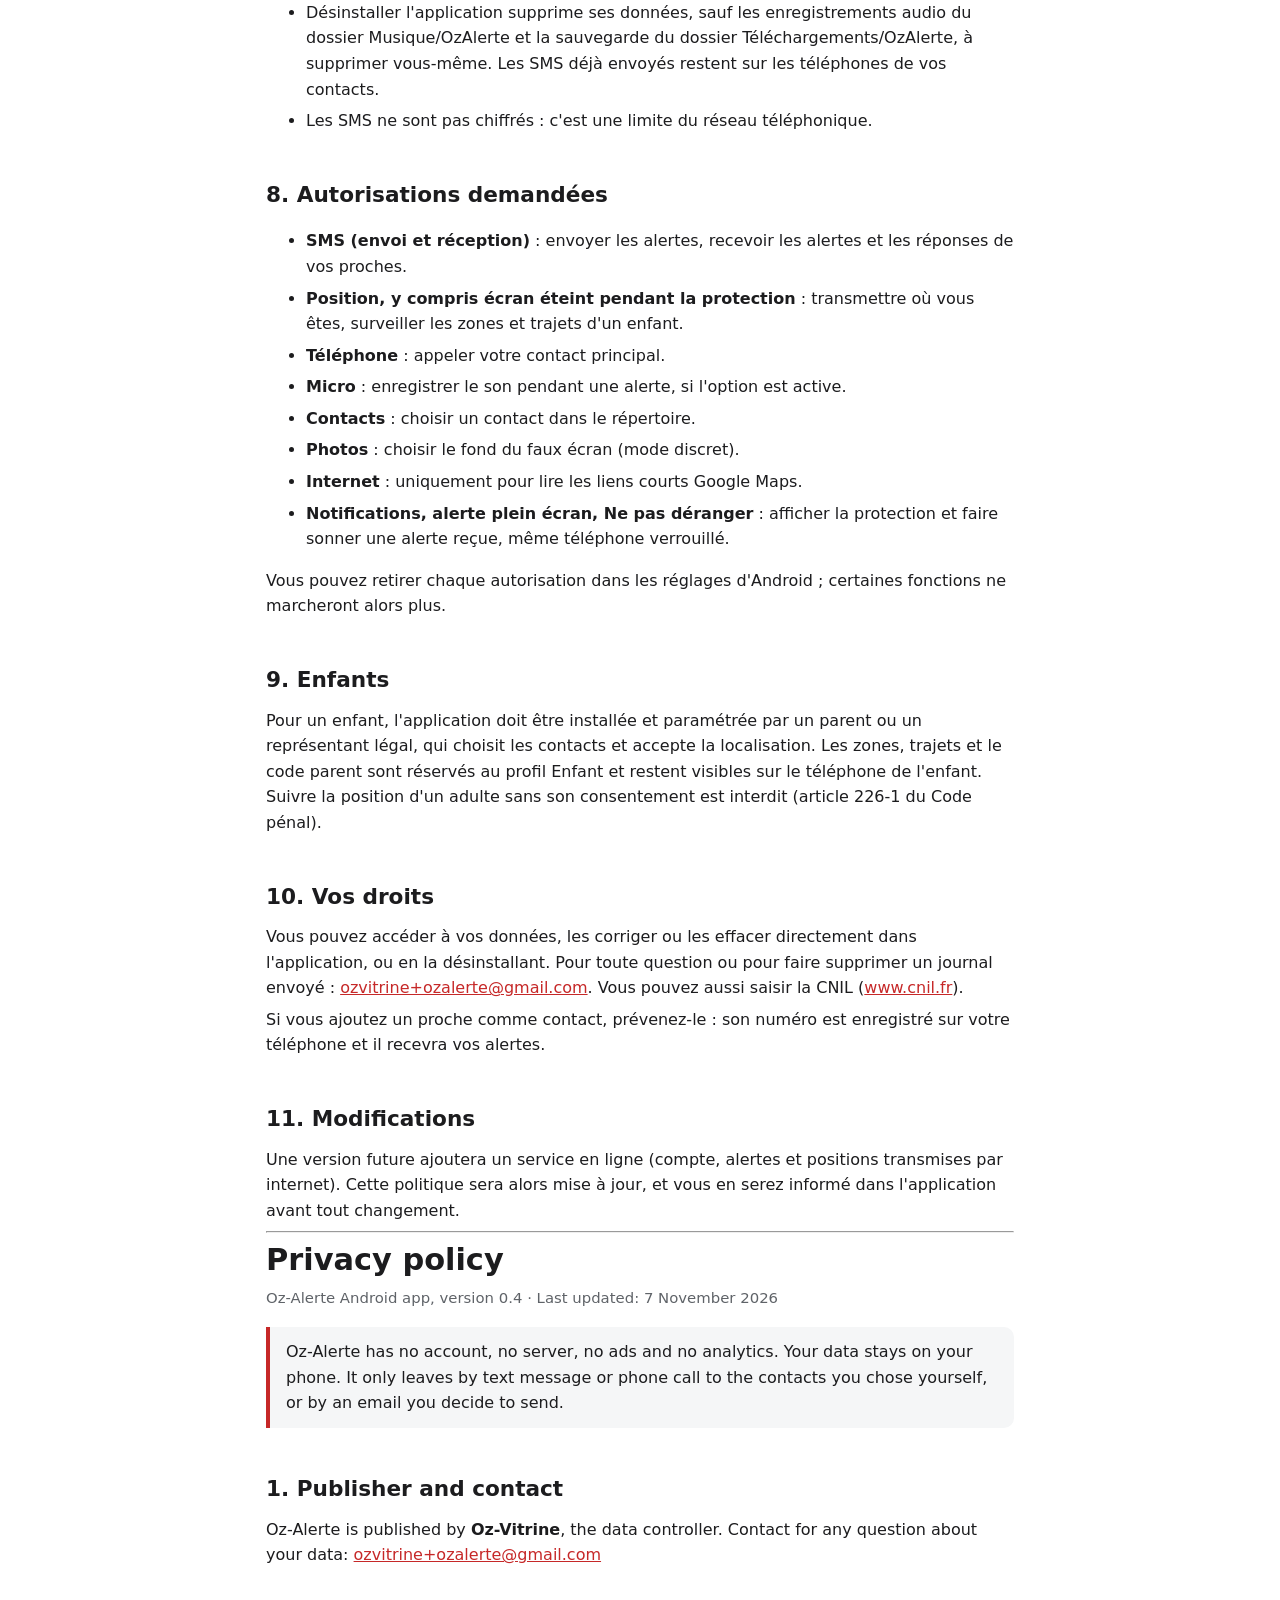
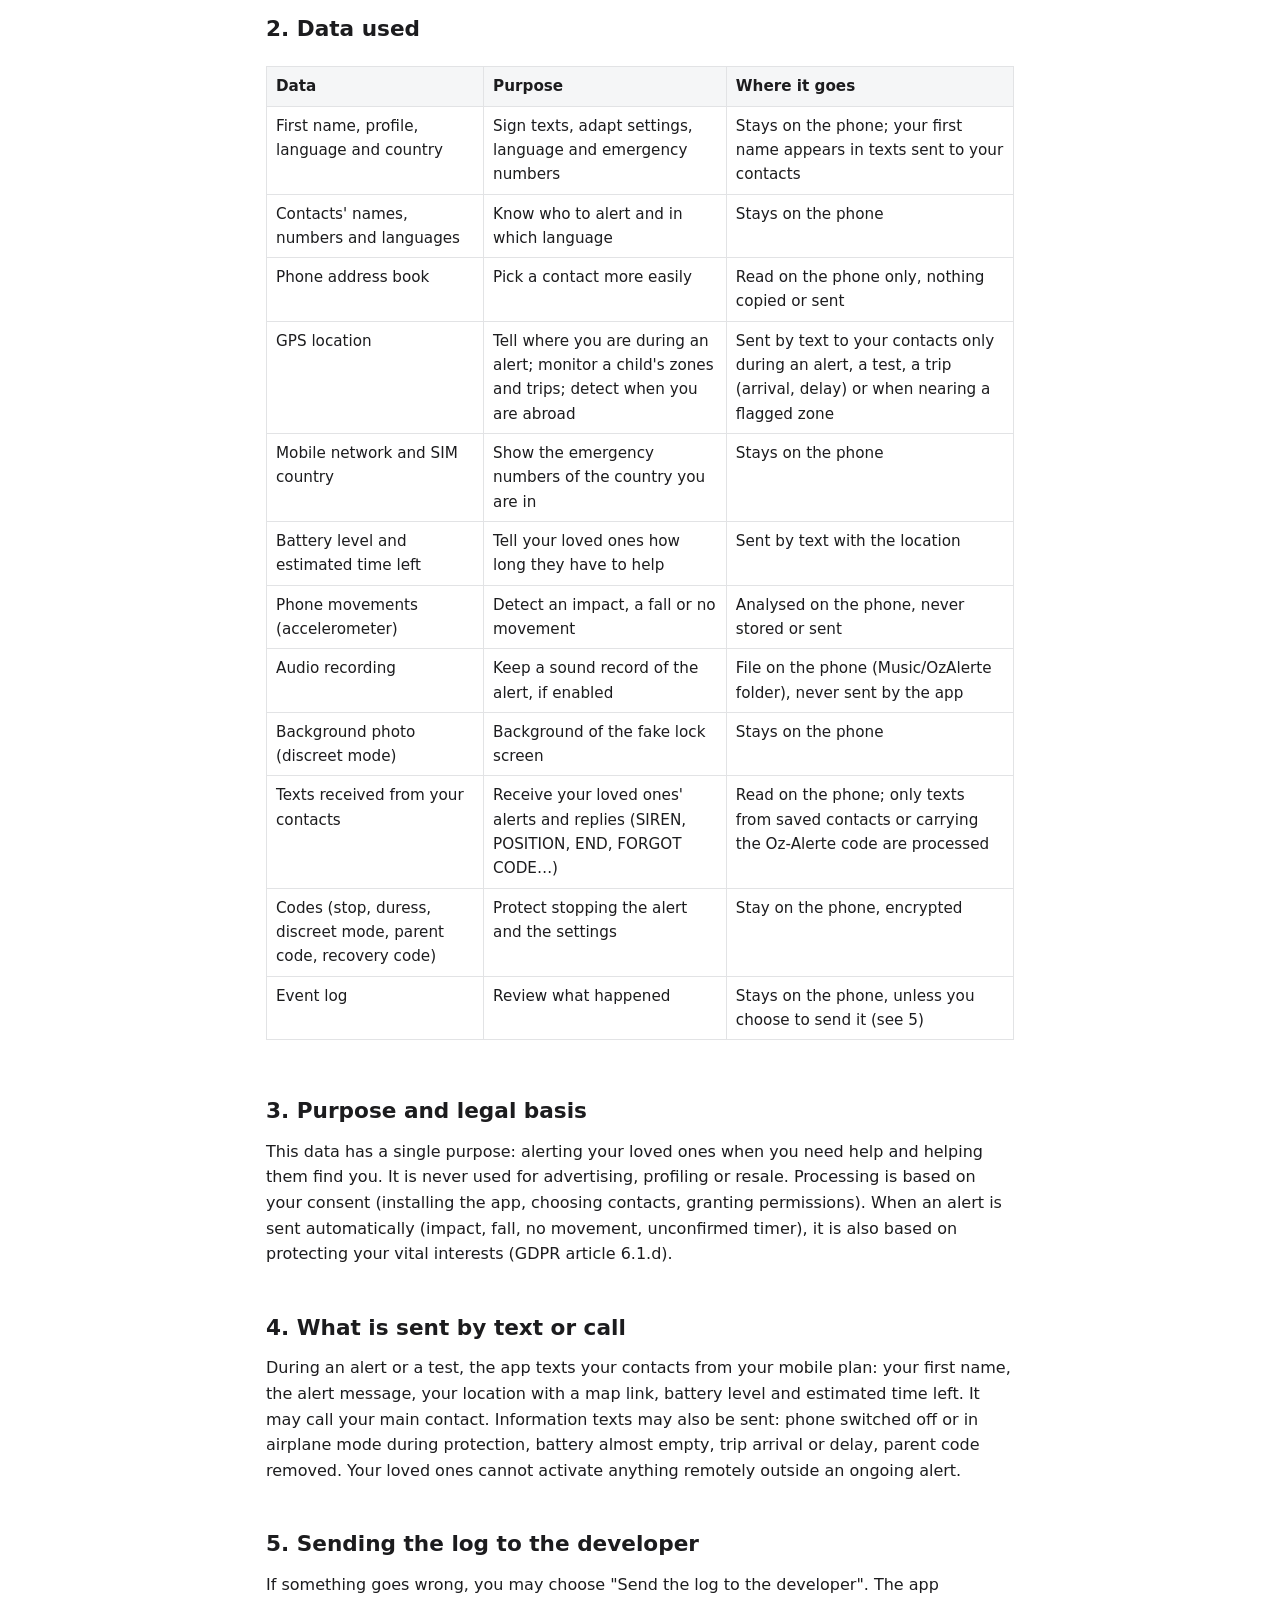
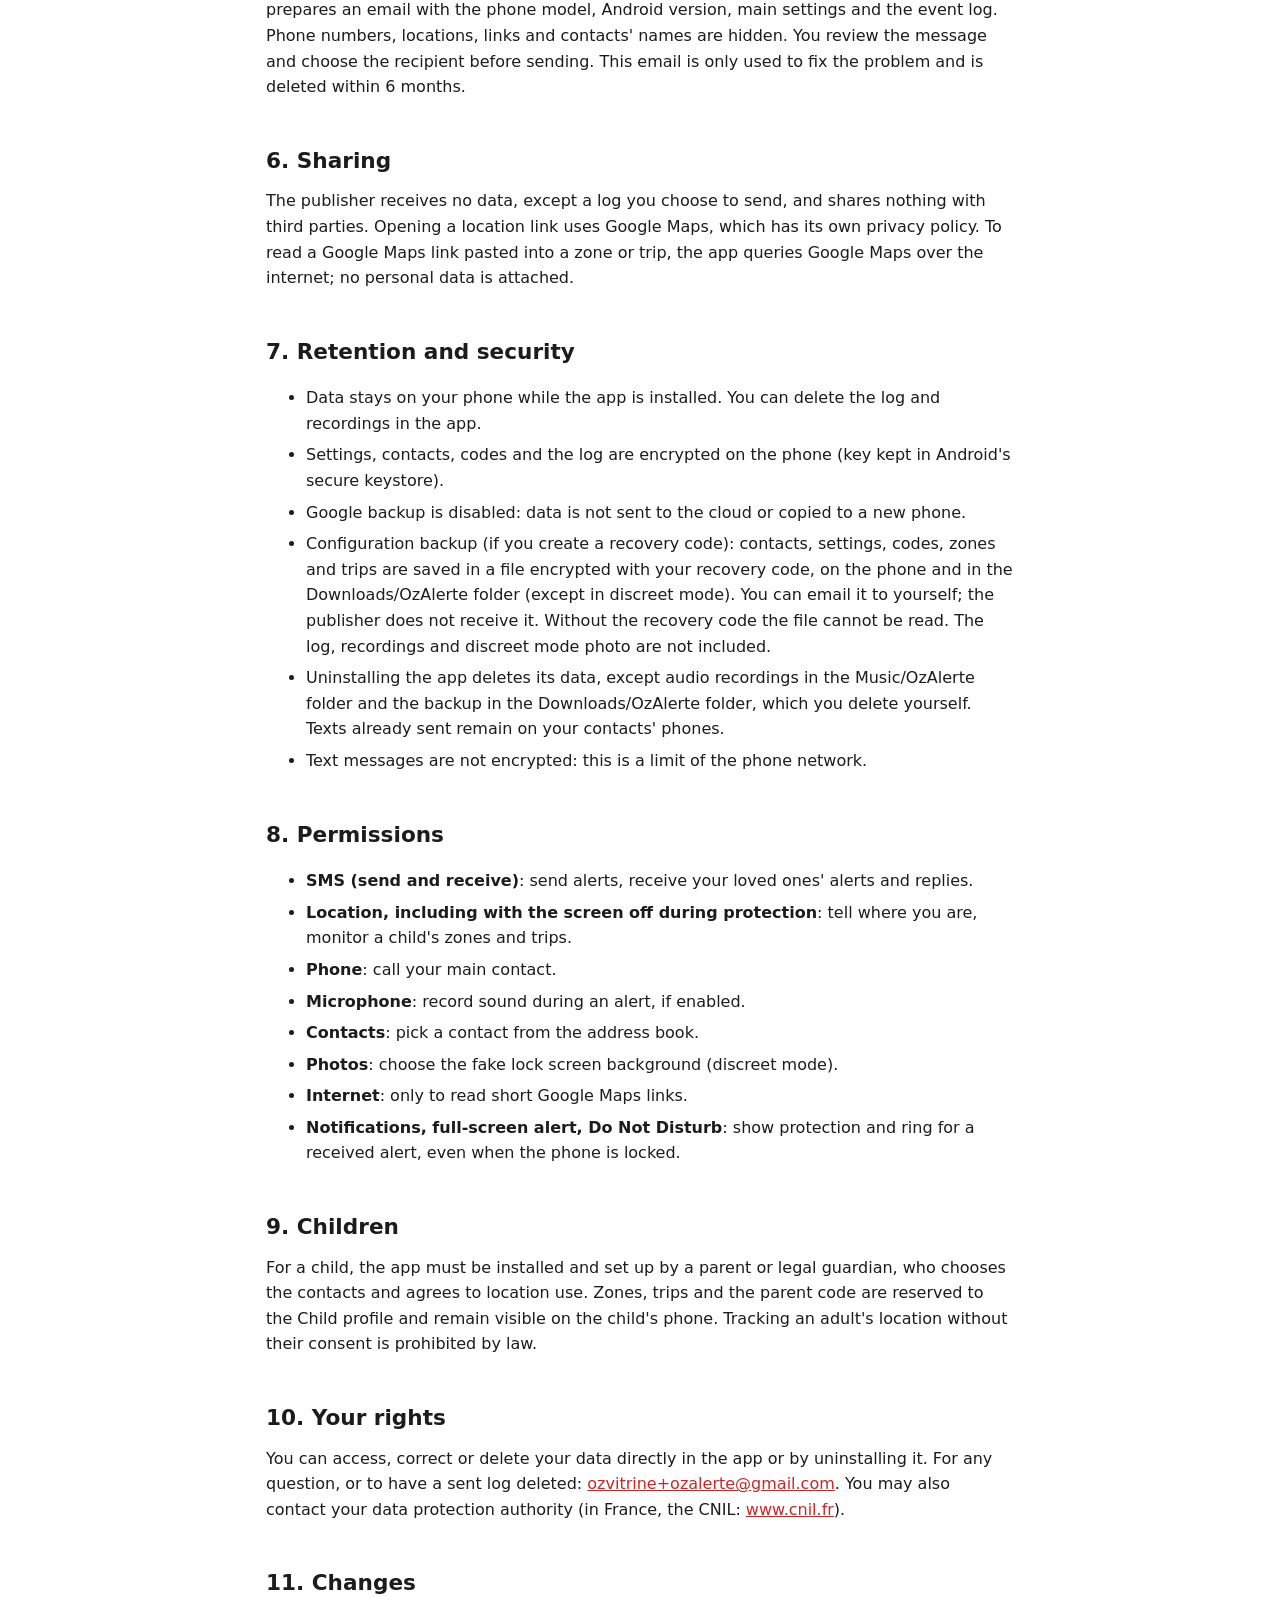
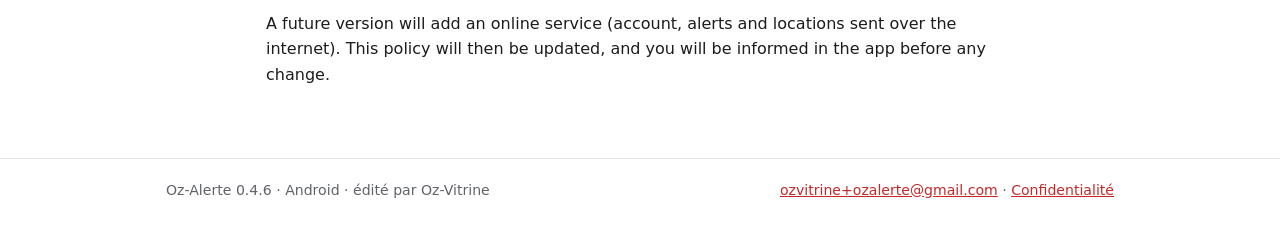
==== commit a0df72db: "Add files via upload" ====
--- a/confidentialite.html
+++ b/confidentialite.html
@@ -36,7 +36,6 @@
 <tr><td>Niveau de batterie et autonomie estimée</td><td>Dire à vos proches combien de temps il leur reste pour intervenir</td><td>Envoyés par SMS avec la position</td></tr>
 <tr><td>Mouvements du téléphone (accéléromètre)</td><td>Détecter un choc, une chute ou une absence de mouvement</td><td>Analysés sur le téléphone, jamais enregistrés ni envoyés</td></tr>
 <tr><td>Enregistrement audio</td><td>Garder une trace sonore de l'alerte, si l'option est active</td><td>Fichier sur le téléphone (dossier Musique/OzAlerte), jamais envoyé par l'application</td></tr>
-<tr><td>Photos discrètes (plaque d'un taxi / VTC, lieux d'un danger)</td><td>Relever la plaque du véhicule ou montrer les lieux à vos proches</td><td>Restent dans l'espace privé de l'application (20 dernières, jamais dans la galerie). La plaque, lue sur le téléphone sans internet, part par SMS ; la photo part par MMS seulement si vous touchez Envoyer dans Messages</td></tr>
 <tr><td>Photo de fond (mode discret)</td><td>Fond du faux écran de verrouillage</td><td>Reste sur le téléphone</td></tr>
 <tr><td>SMS reçus de vos contacts</td><td>Recevoir les alertes de vos proches et leurs réponses (SIRENE, POSITION, FIN, CODE OUBLIE…)</td><td>Lus sur le téléphone ; seuls les SMS des contacts enregistrés ou portant le code Oz-Alerte sont traités</td></tr>
 <tr><td>Codes (arrêt, contrainte, mode discret, code parent, code de secours)</td><td>Protéger l'arrêt de l'alerte et les réglages</td><td>Restent sur le téléphone, chiffrés</td></tr>
@@ -76,7 +75,6 @@
 <li><strong>Micro</strong> : enregistrer le son pendant une alerte, si l'option est active.</li>
 <li><strong>Contacts</strong> : choisir un contact dans le répertoire.</li>
 <li><strong>Photos</strong> : choisir le fond du faux écran (mode discret).</li>
-<li><strong>Appareil photo</strong> : photo discrète de la plaque d'un taxi / VTC ou des lieux (profils Voyage et Personne en danger), sans flash.</li>
 <li><strong>Internet</strong> : uniquement pour lire les liens courts Google Maps.</li>
 <li><strong>Notifications, alerte plein écran, Ne pas déranger</strong> : afficher la protection et faire sonner une alerte reçue, même téléphone verrouillé.</li>
 </ul>
@@ -115,7 +113,6 @@
 <tr><td>Battery level and estimated time left</td><td>Tell your loved ones how long they have to help</td><td>Sent by text with the location</td></tr>
 <tr><td>Phone movements (accelerometer)</td><td>Detect an impact, a fall or no movement</td><td>Analysed on the phone, never stored or sent</td></tr>
 <tr><td>Audio recording</td><td>Keep a sound record of the alert, if enabled</td><td>File on the phone (Music/OzAlerte folder), never sent by the app</td></tr>
-<tr><td>Discreet photos (taxi / ride plate, surroundings of a danger)</td><td>Record the vehicle plate or show the surroundings to your loved ones</td><td>Stay in the app's private storage (last 20, never in the gallery). The plate, read on the phone without internet, is sent by text; the photo is sent by MMS only if you tap Send in Messages</td></tr>
 <tr><td>Background photo (discreet mode)</td><td>Background of the fake lock screen</td><td>Stays on the phone</td></tr>
 <tr><td>Texts received from your contacts</td><td>Receive your loved ones' alerts and replies (SIREN, POSITION, END, FORGOT CODE…)</td><td>Read on the phone; only texts from saved contacts or carrying the Oz-Alerte code are processed</td></tr>
 <tr><td>Codes (stop, duress, discreet mode, parent code, recovery code)</td><td>Protect stopping the alert and the settings</td><td>Stay on the phone, encrypted</td></tr>
@@ -152,7 +149,6 @@
 <li><strong>Microphone</strong>: record sound during an alert, if enabled.</li>
 <li><strong>Contacts</strong>: pick a contact from the address book.</li>
 <li><strong>Photos</strong>: choose the fake lock screen background (discreet mode).</li>
-<li><strong>Camera</strong>: discreet photo of a taxi / ride plate or of the surroundings (Travel and Person in danger profiles), without flash.</li>
 <li><strong>Internet</strong>: only to read short Google Maps links.</li>
 <li><strong>Notifications, full-screen alert, Do Not Disturb</strong>: show protection and ring for a received alert, even when the phone is locked.</li>
 </ul>
@@ -169,7 +165,7 @@
 
 </main>
 <footer><div class="in">
-  <span>Oz-Alerte 0.4.7 · Android · édité par Oz-Vitrine</span>
+  <span>Oz-Alerte 0.4.6 · Android · édité par Oz-Vitrine</span>
   <span><a href="mailto:ozvitrine+ozalerte@gmail.com">ozvitrine+ozalerte@gmail.com</a> · <a href="confidentialite.html">Confidentialité</a></span>
 </div></footer>
 </body>
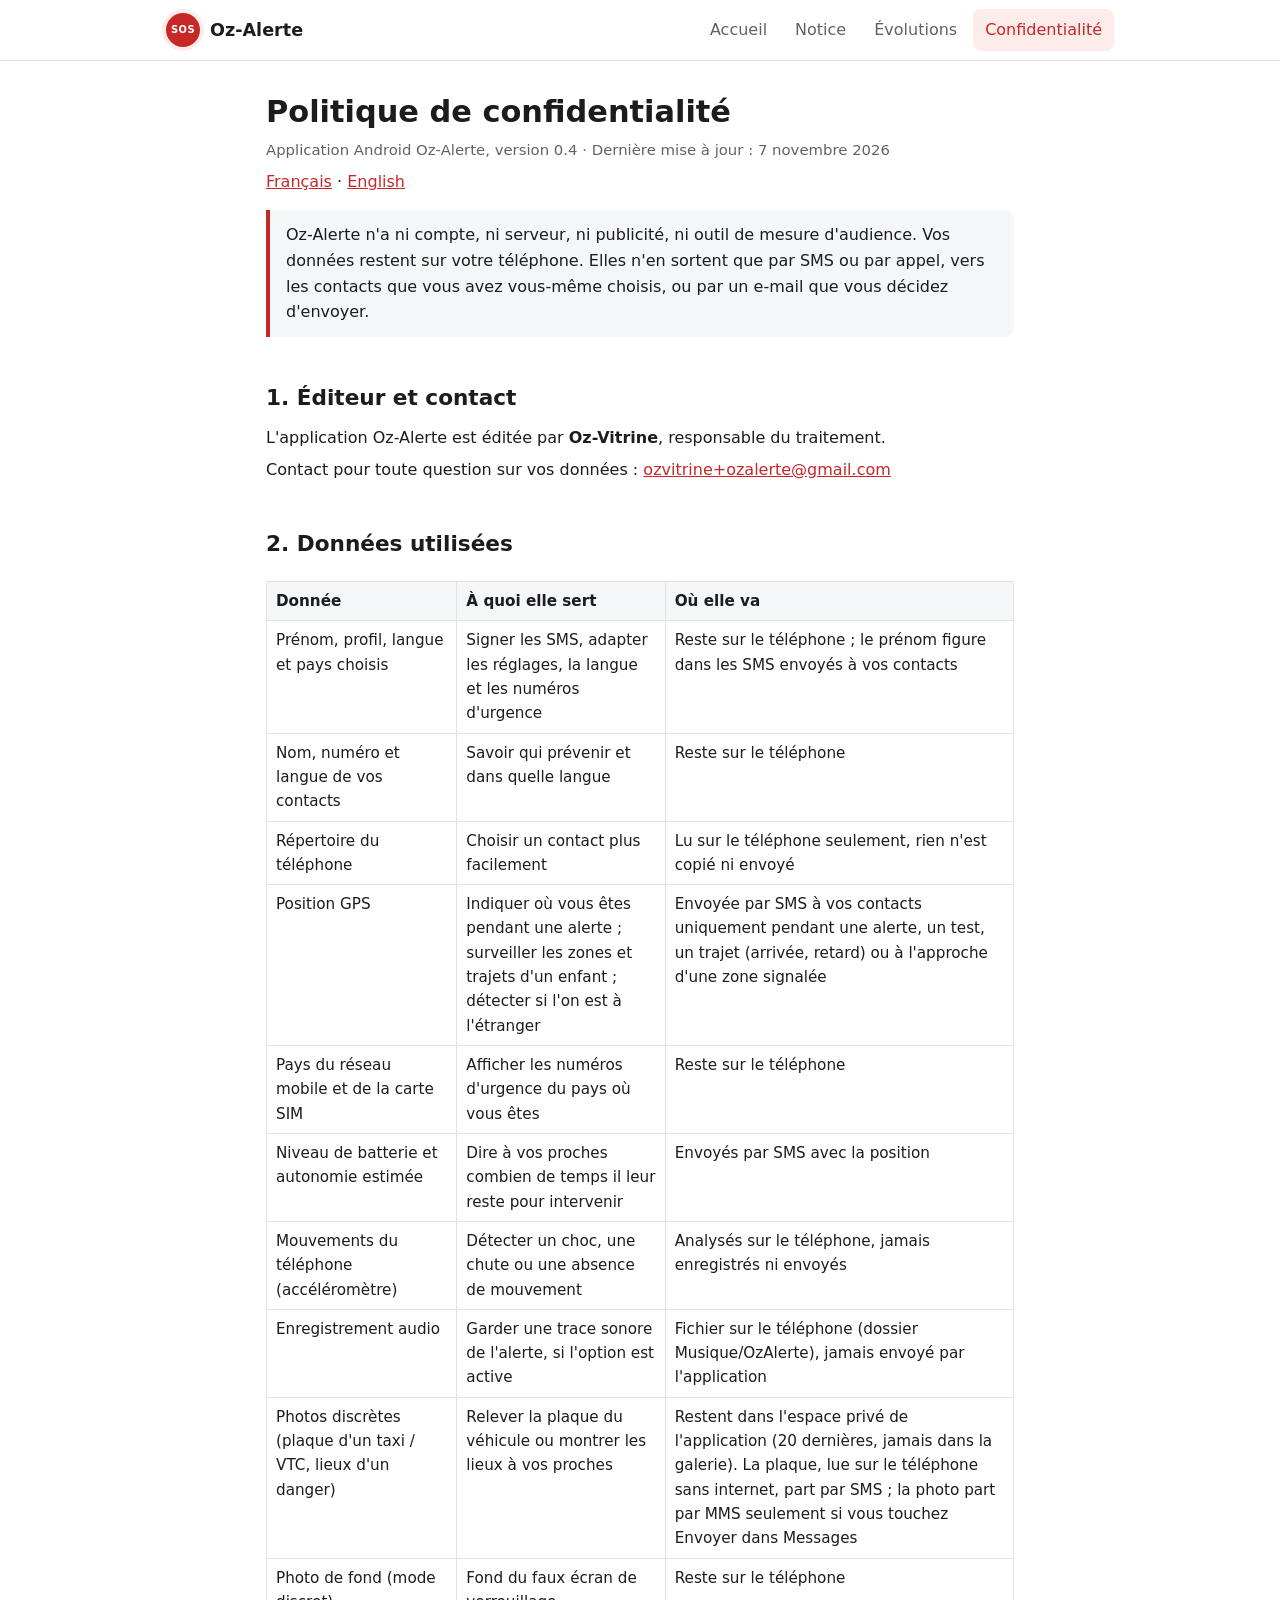
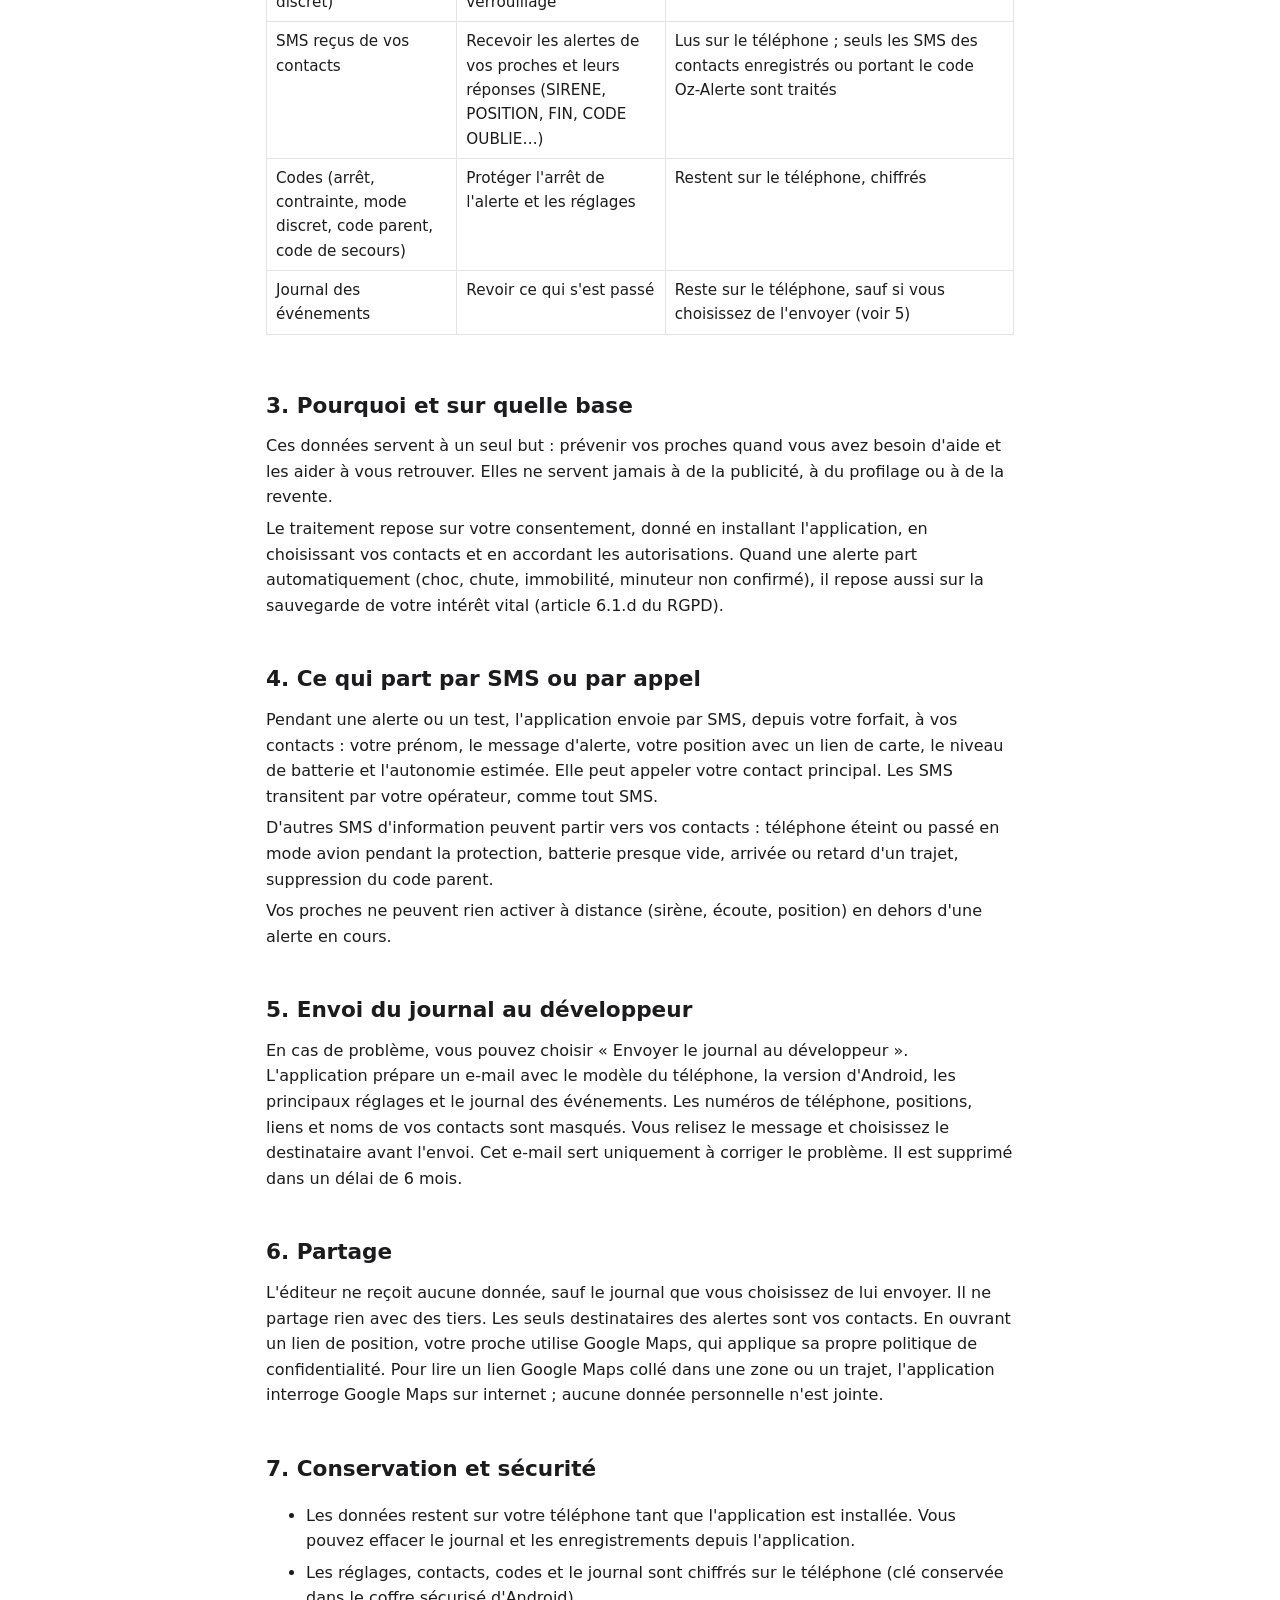
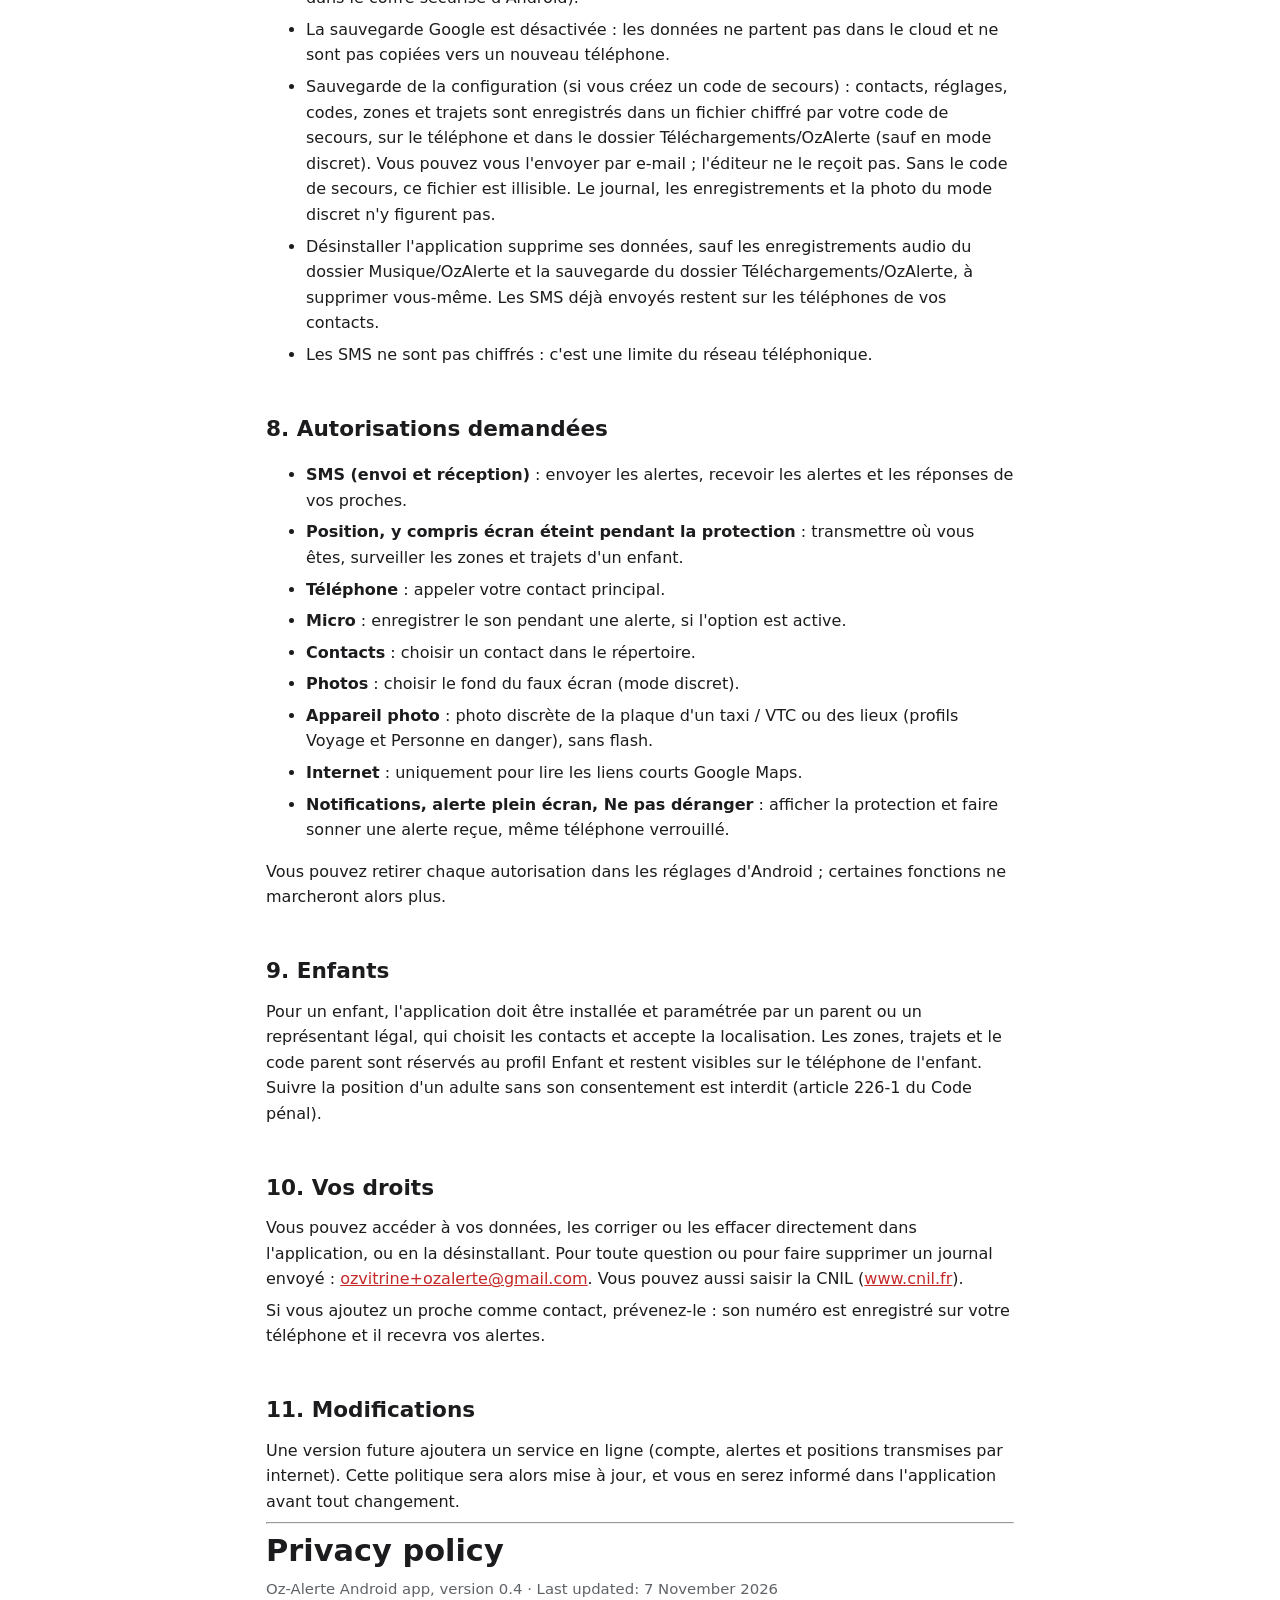
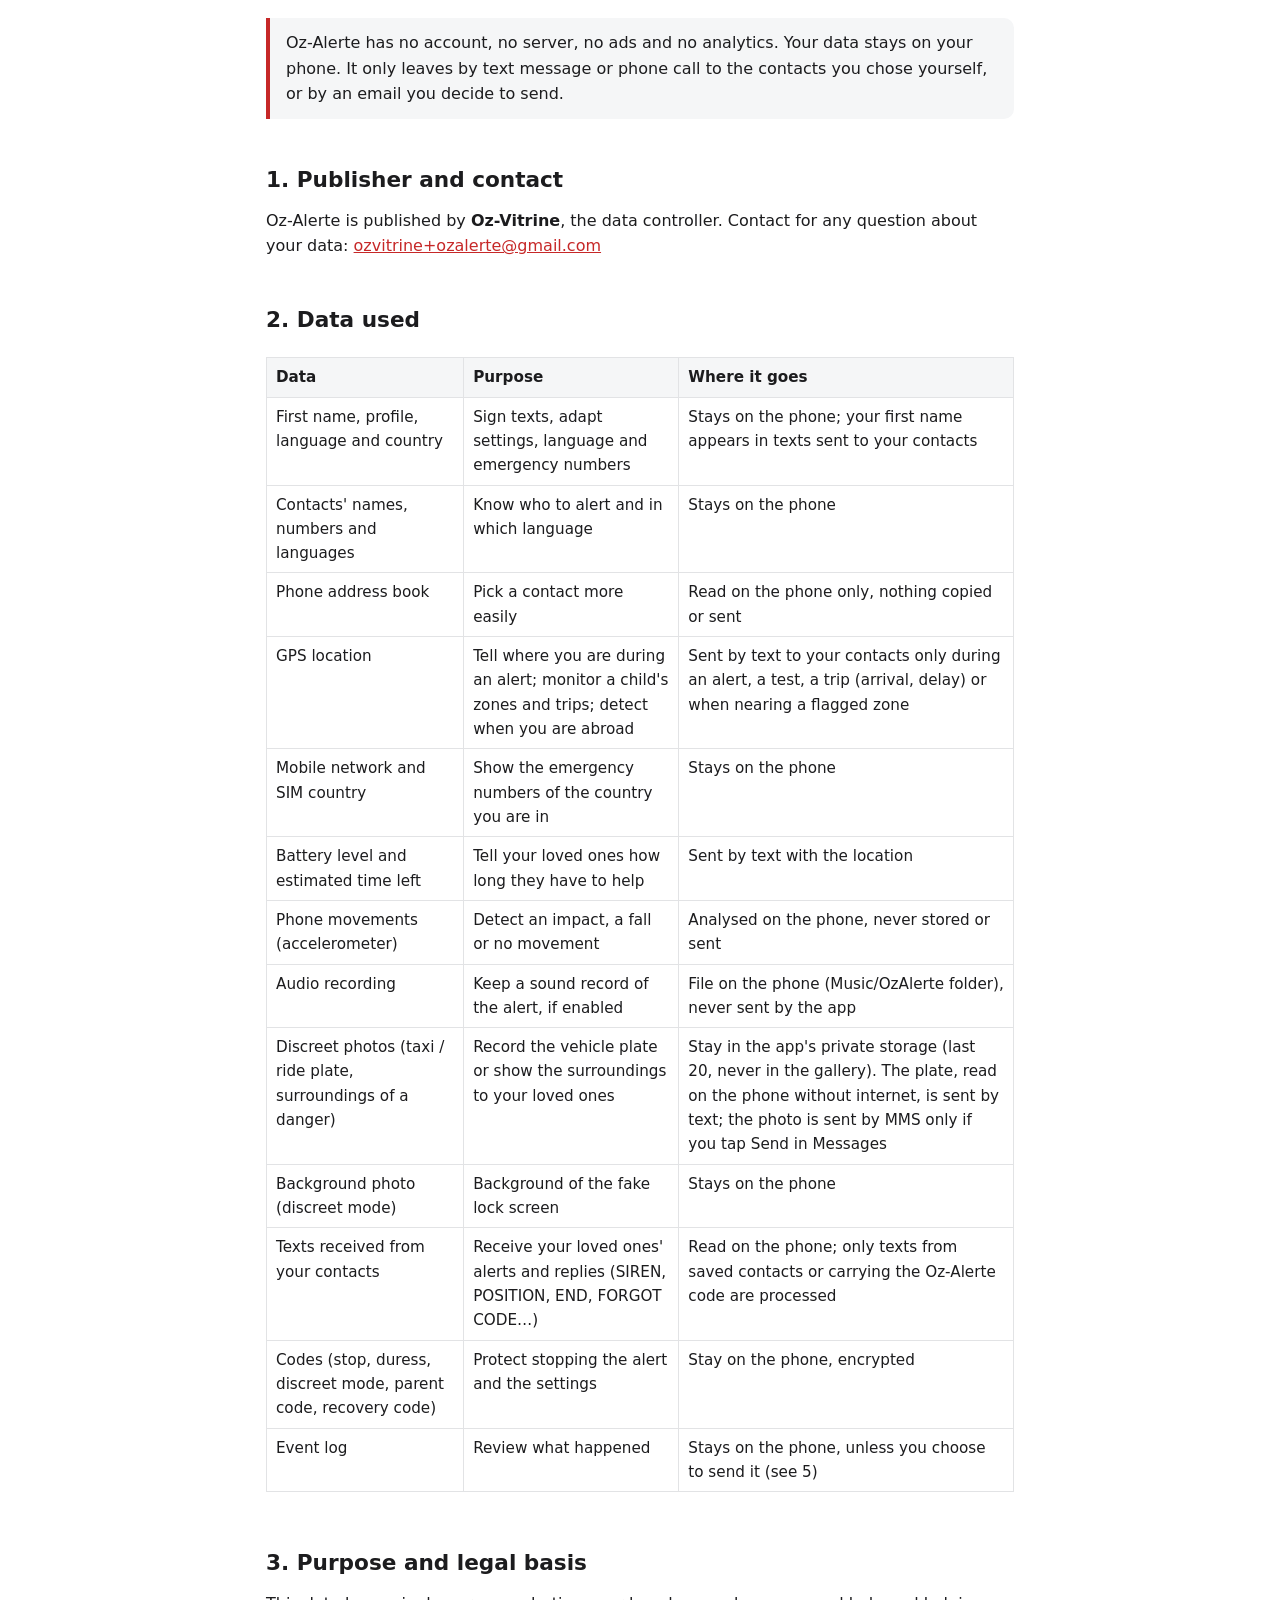
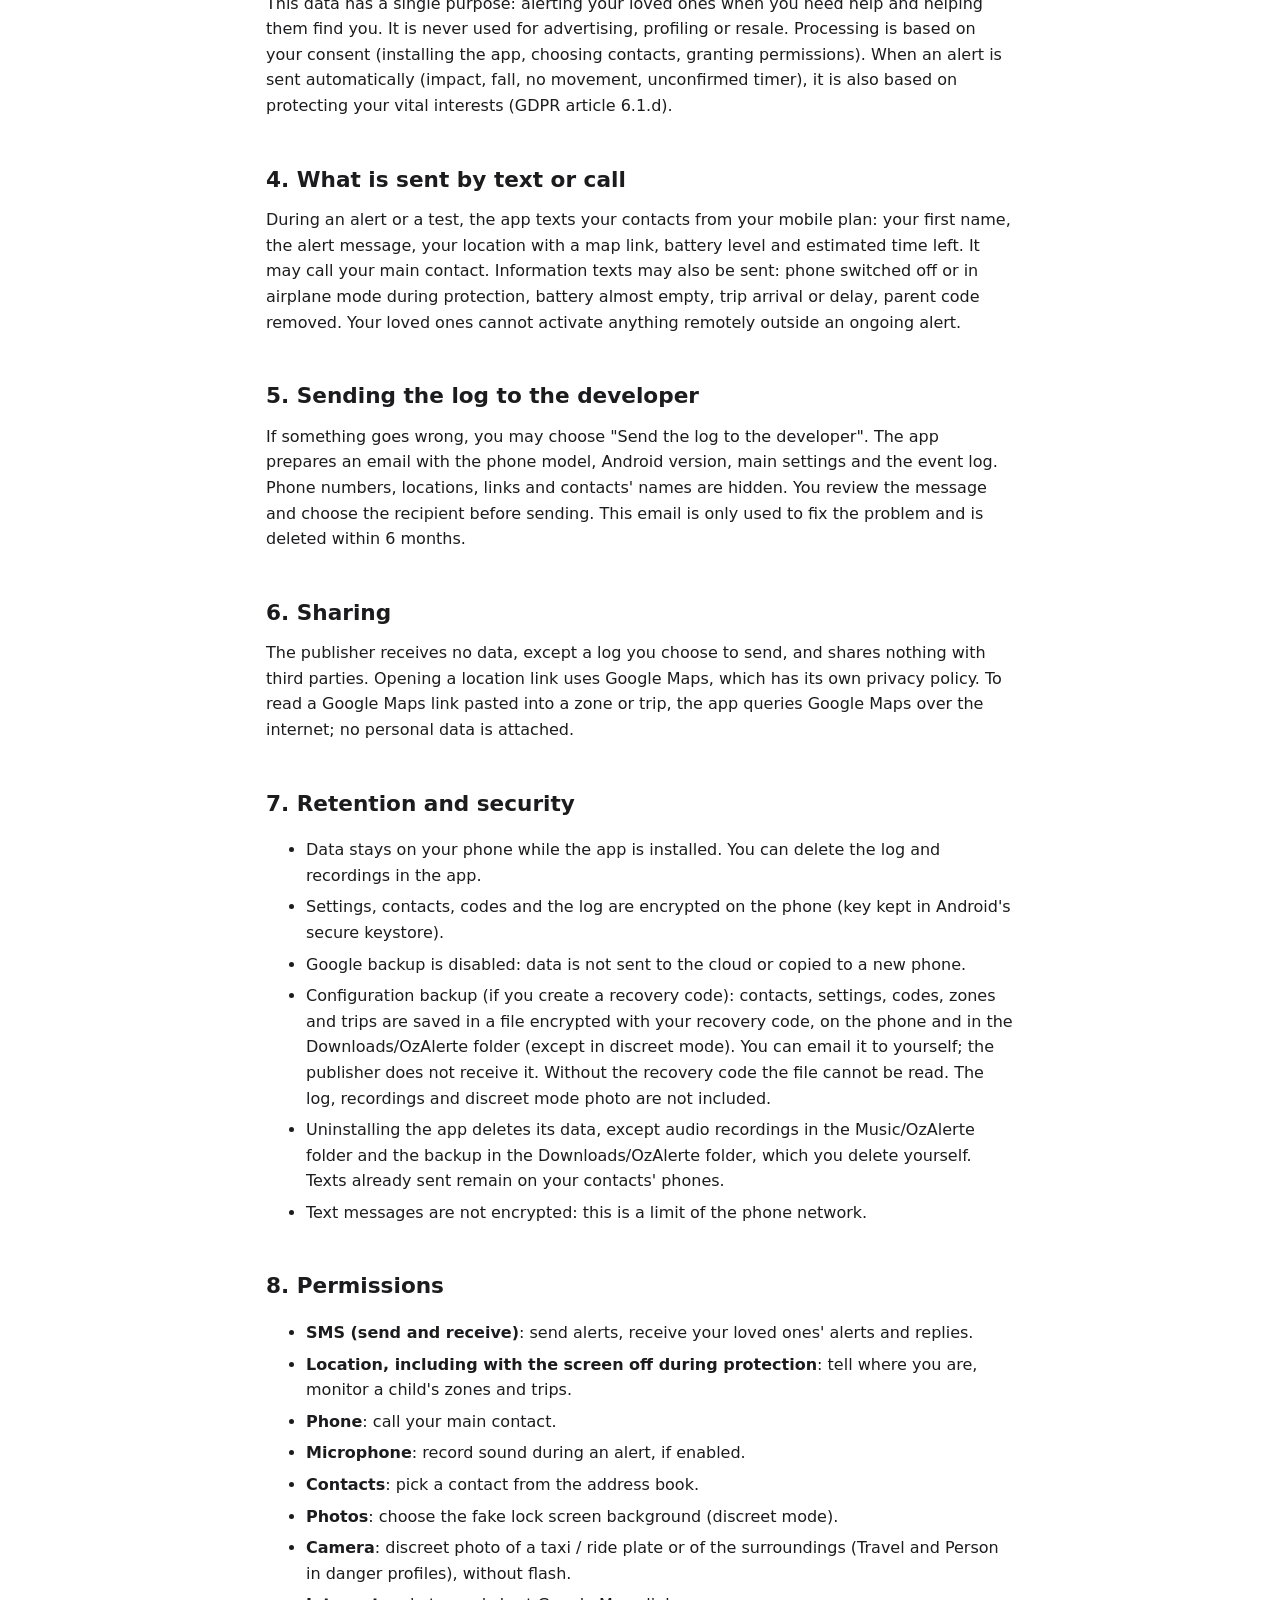
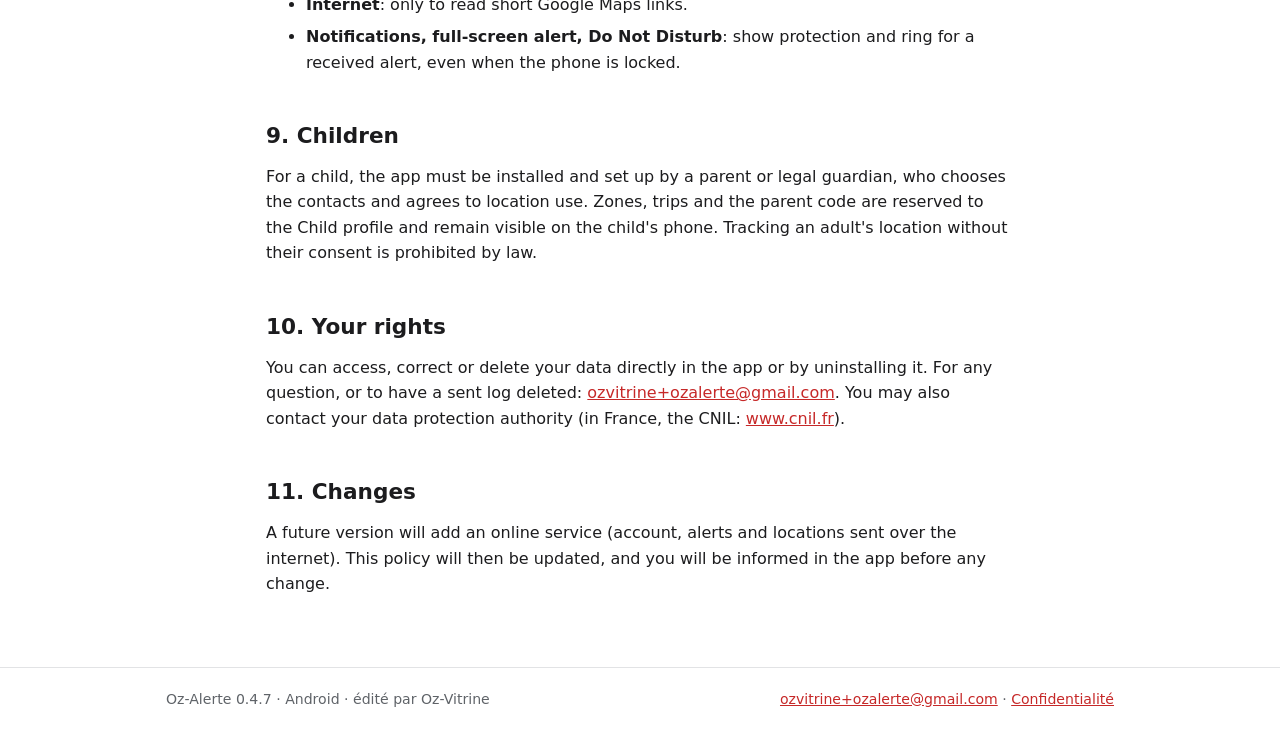
==== commit 06b218b7: "Add files via upload" ====
--- a/confidentialite.html
+++ b/confidentialite.html
@@ -36,6 +36,7 @@
 <tr><td>Niveau de batterie et autonomie estimée</td><td>Dire à vos proches combien de temps il leur reste pour intervenir</td><td>Envoyés par SMS avec la position</td></tr>
 <tr><td>Mouvements du téléphone (accéléromètre)</td><td>Détecter un choc, une chute ou une absence de mouvement</td><td>Analysés sur le téléphone, jamais enregistrés ni envoyés</td></tr>
 <tr><td>Enregistrement audio</td><td>Garder une trace sonore de l'alerte, si l'option est active</td><td>Fichier sur le téléphone (dossier Musique/OzAlerte), jamais envoyé par l'application</td></tr>
+<tr><td>Photos discrètes (plaque d'un taxi / VTC, lieux d'un danger)</td><td>Relever la plaque du véhicule ou montrer les lieux à vos proches</td><td>Restent dans l'espace privé de l'application (20 dernières, jamais dans la galerie). La plaque, lue sur le téléphone sans internet, part par SMS ; la photo part par MMS seulement si vous touchez Envoyer dans Messages</td></tr>
 <tr><td>Photo de fond (mode discret)</td><td>Fond du faux écran de verrouillage</td><td>Reste sur le téléphone</td></tr>
 <tr><td>SMS reçus de vos contacts</td><td>Recevoir les alertes de vos proches et leurs réponses (SIRENE, POSITION, FIN, CODE OUBLIE…)</td><td>Lus sur le téléphone ; seuls les SMS des contacts enregistrés ou portant le code Oz-Alerte sont traités</td></tr>
 <tr><td>Codes (arrêt, contrainte, mode discret, code parent, code de secours)</td><td>Protéger l'arrêt de l'alerte et les réglages</td><td>Restent sur le téléphone, chiffrés</td></tr>
@@ -75,6 +76,7 @@
 <li><strong>Micro</strong> : enregistrer le son pendant une alerte, si l'option est active.</li>
 <li><strong>Contacts</strong> : choisir un contact dans le répertoire.</li>
 <li><strong>Photos</strong> : choisir le fond du faux écran (mode discret).</li>
+<li><strong>Appareil photo</strong> : photo discrète de la plaque d'un taxi / VTC ou des lieux (profils Voyage et Personne en danger), sans flash.</li>
 <li><strong>Internet</strong> : uniquement pour lire les liens courts Google Maps.</li>
 <li><strong>Notifications, alerte plein écran, Ne pas déranger</strong> : afficher la protection et faire sonner une alerte reçue, même téléphone verrouillé.</li>
 </ul>
@@ -113,6 +115,7 @@
 <tr><td>Battery level and estimated time left</td><td>Tell your loved ones how long they have to help</td><td>Sent by text with the location</td></tr>
 <tr><td>Phone movements (accelerometer)</td><td>Detect an impact, a fall or no movement</td><td>Analysed on the phone, never stored or sent</td></tr>
 <tr><td>Audio recording</td><td>Keep a sound record of the alert, if enabled</td><td>File on the phone (Music/OzAlerte folder), never sent by the app</td></tr>
+<tr><td>Discreet photos (taxi / ride plate, surroundings of a danger)</td><td>Record the vehicle plate or show the surroundings to your loved ones</td><td>Stay in the app's private storage (last 20, never in the gallery). The plate, read on the phone without internet, is sent by text; the photo is sent by MMS only if you tap Send in Messages</td></tr>
 <tr><td>Background photo (discreet mode)</td><td>Background of the fake lock screen</td><td>Stays on the phone</td></tr>
 <tr><td>Texts received from your contacts</td><td>Receive your loved ones' alerts and replies (SIREN, POSITION, END, FORGOT CODE…)</td><td>Read on the phone; only texts from saved contacts or carrying the Oz-Alerte code are processed</td></tr>
 <tr><td>Codes (stop, duress, discreet mode, parent code, recovery code)</td><td>Protect stopping the alert and the settings</td><td>Stay on the phone, encrypted</td></tr>
@@ -149,6 +152,7 @@
 <li><strong>Microphone</strong>: record sound during an alert, if enabled.</li>
 <li><strong>Contacts</strong>: pick a contact from the address book.</li>
 <li><strong>Photos</strong>: choose the fake lock screen background (discreet mode).</li>
+<li><strong>Camera</strong>: discreet photo of a taxi / ride plate or of the surroundings (Travel and Person in danger profiles), without flash.</li>
 <li><strong>Internet</strong>: only to read short Google Maps links.</li>
 <li><strong>Notifications, full-screen alert, Do Not Disturb</strong>: show protection and ring for a received alert, even when the phone is locked.</li>
 </ul>
@@ -165,7 +169,7 @@
 
 </main>
 <footer><div class="in">
-  <span>Oz-Alerte 0.4.6 · Android · édité par Oz-Vitrine</span>
+  <span>Oz-Alerte 0.4.7 · Android · édité par Oz-Vitrine</span>
   <span><a href="mailto:ozvitrine+ozalerte@gmail.com">ozvitrine+ozalerte@gmail.com</a> · <a href="confidentialite.html">Confidentialité</a></span>
 </div></footer>
 </body>
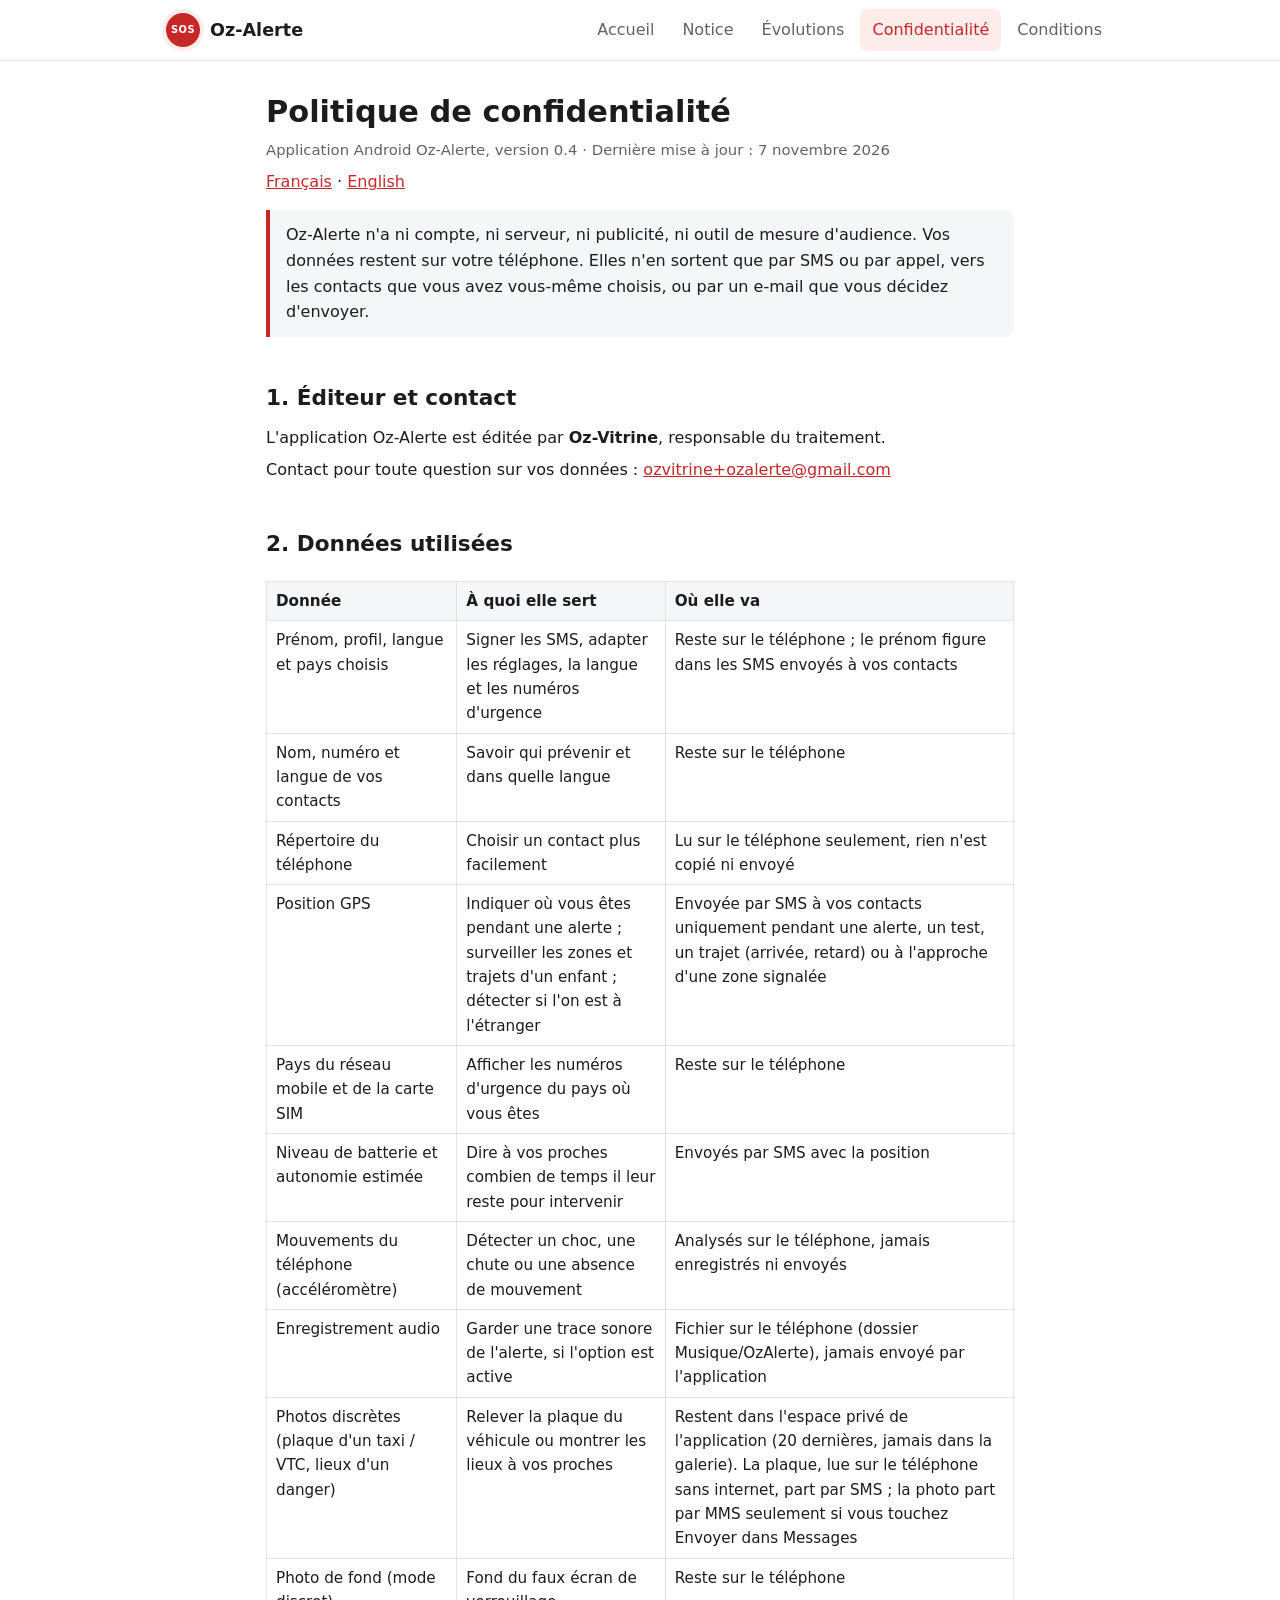
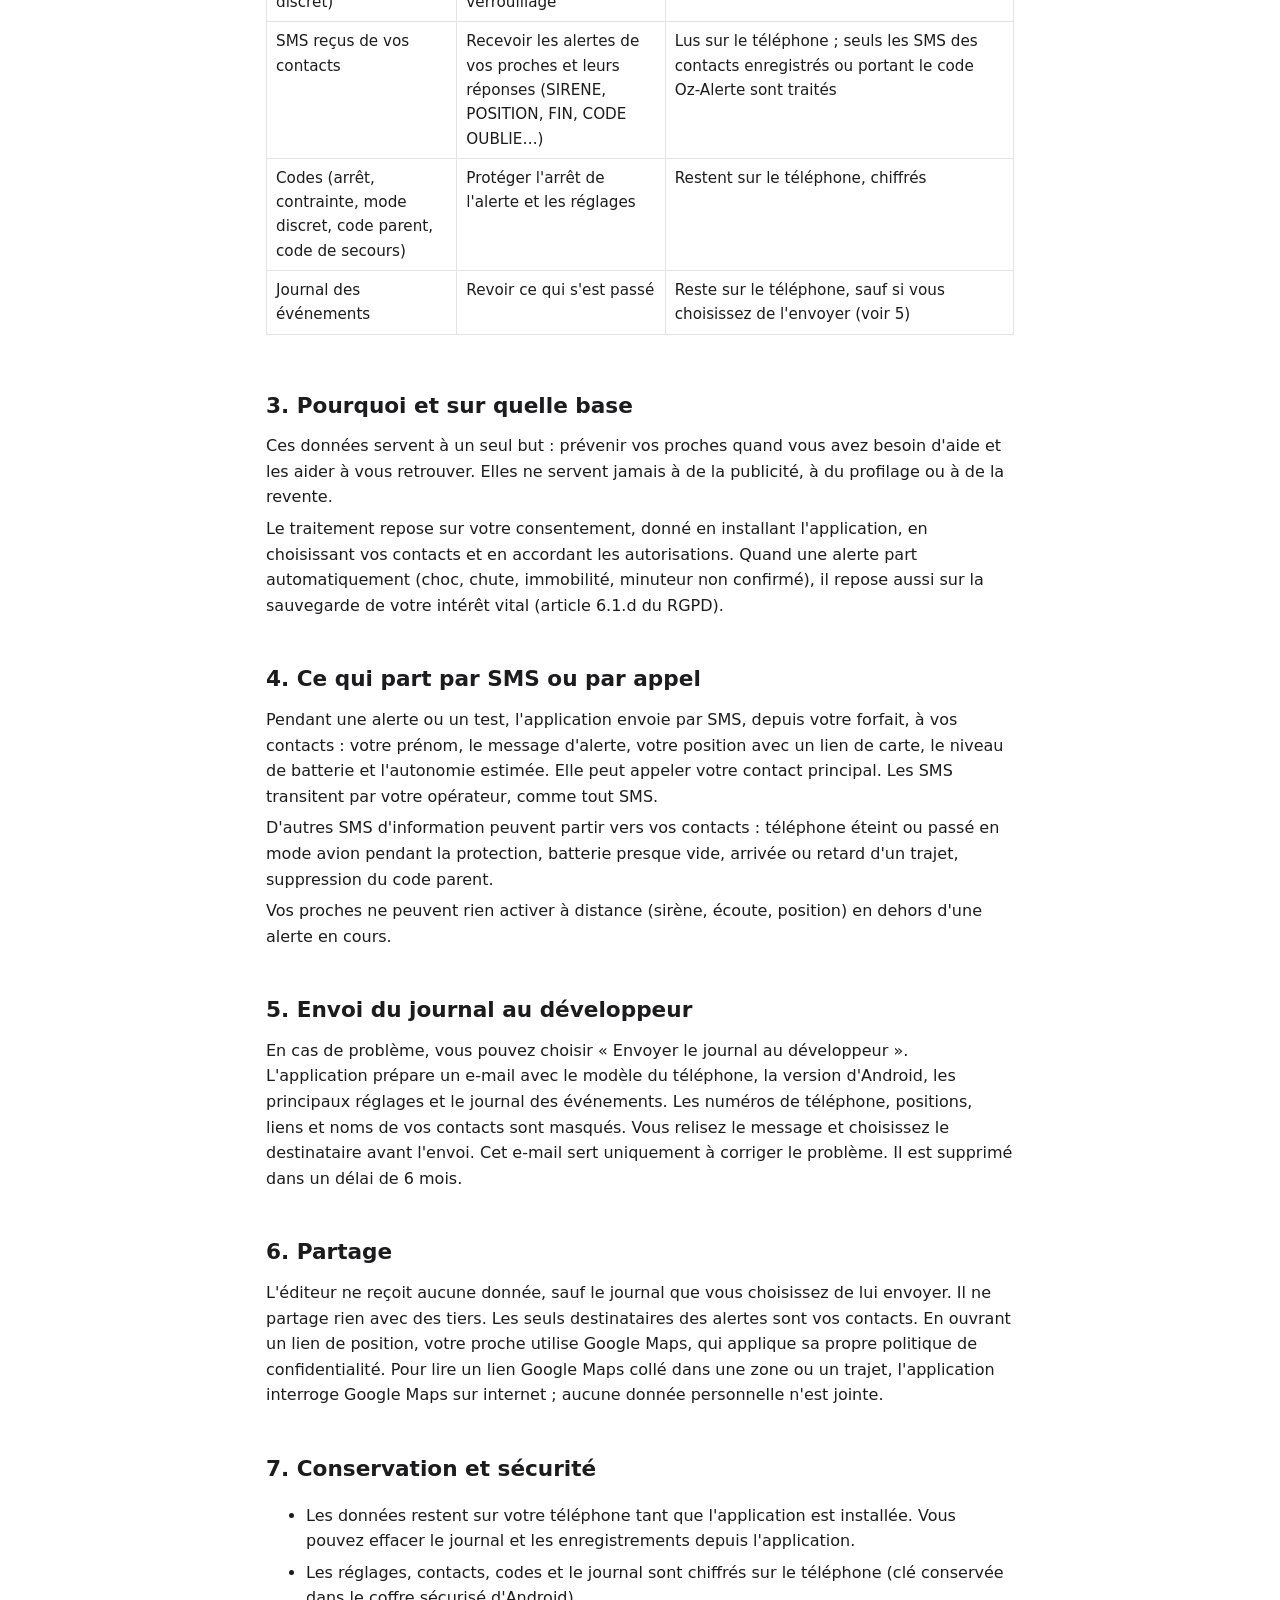
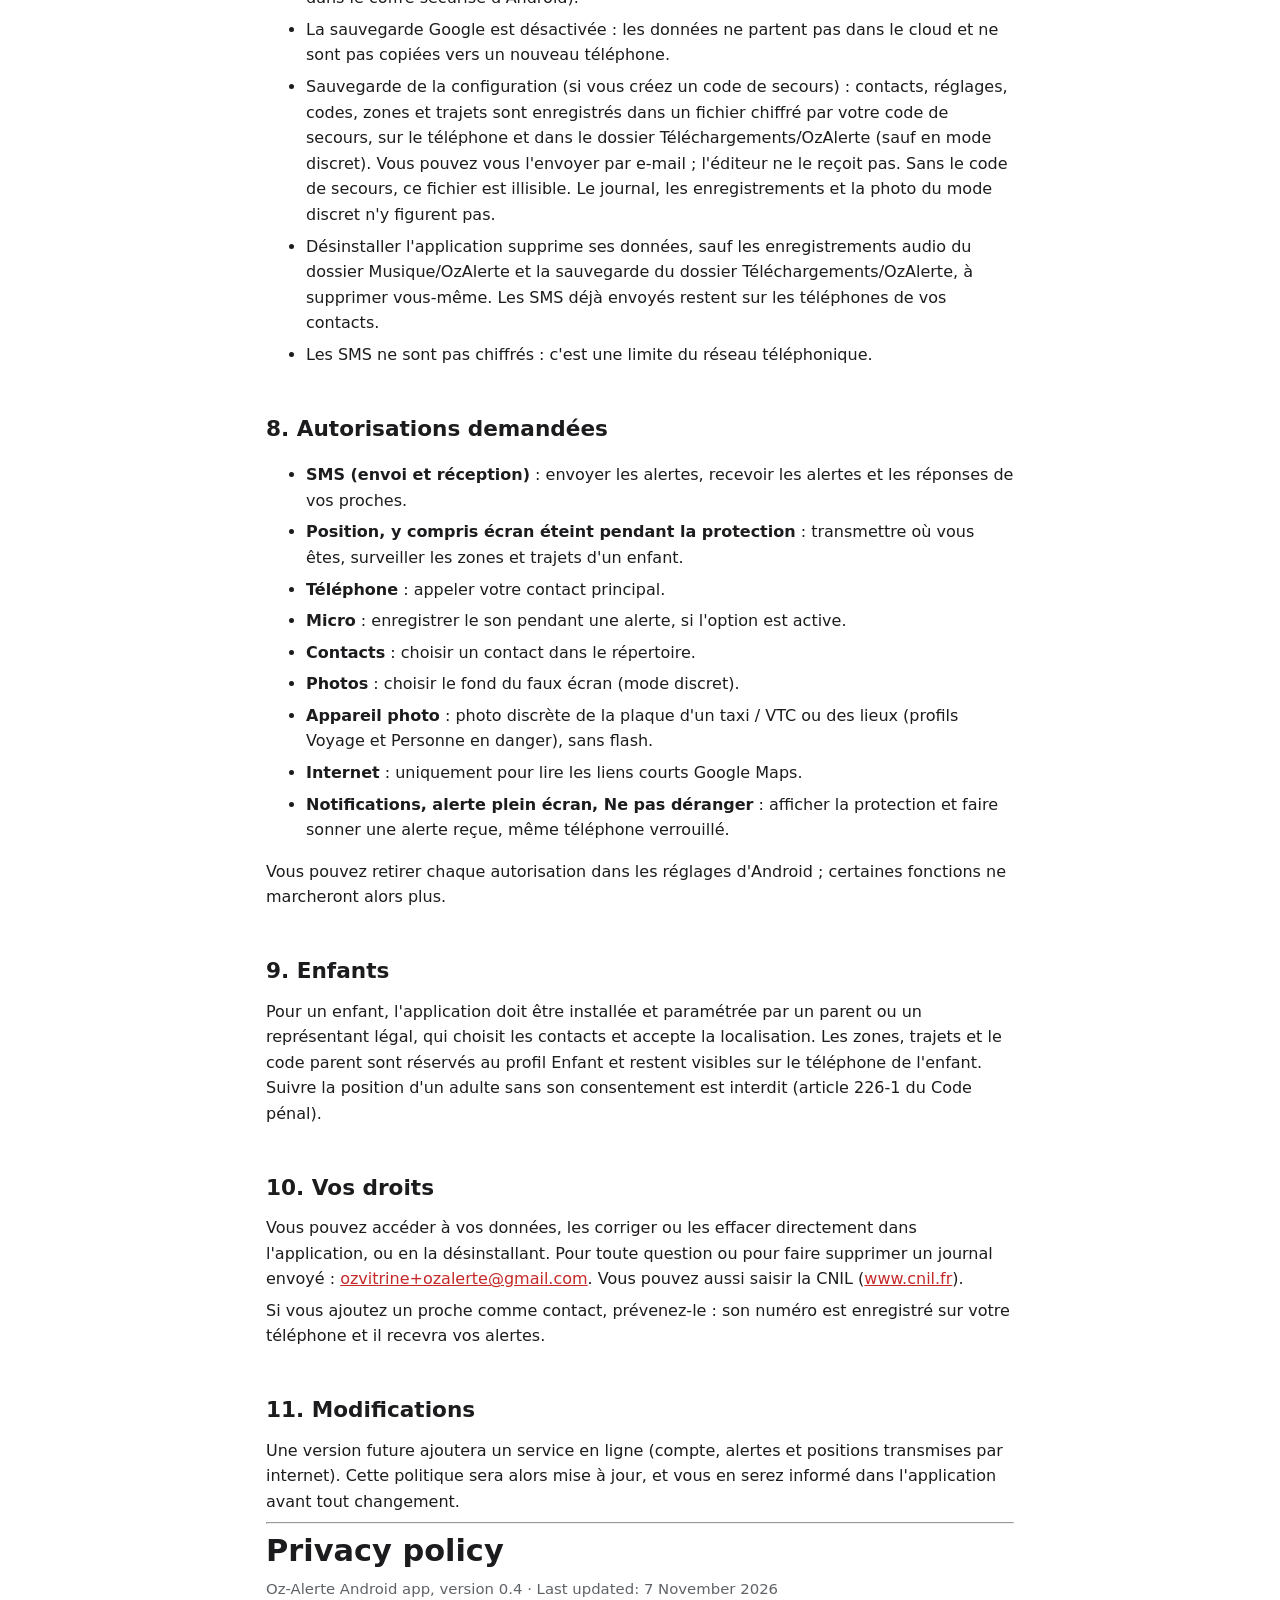
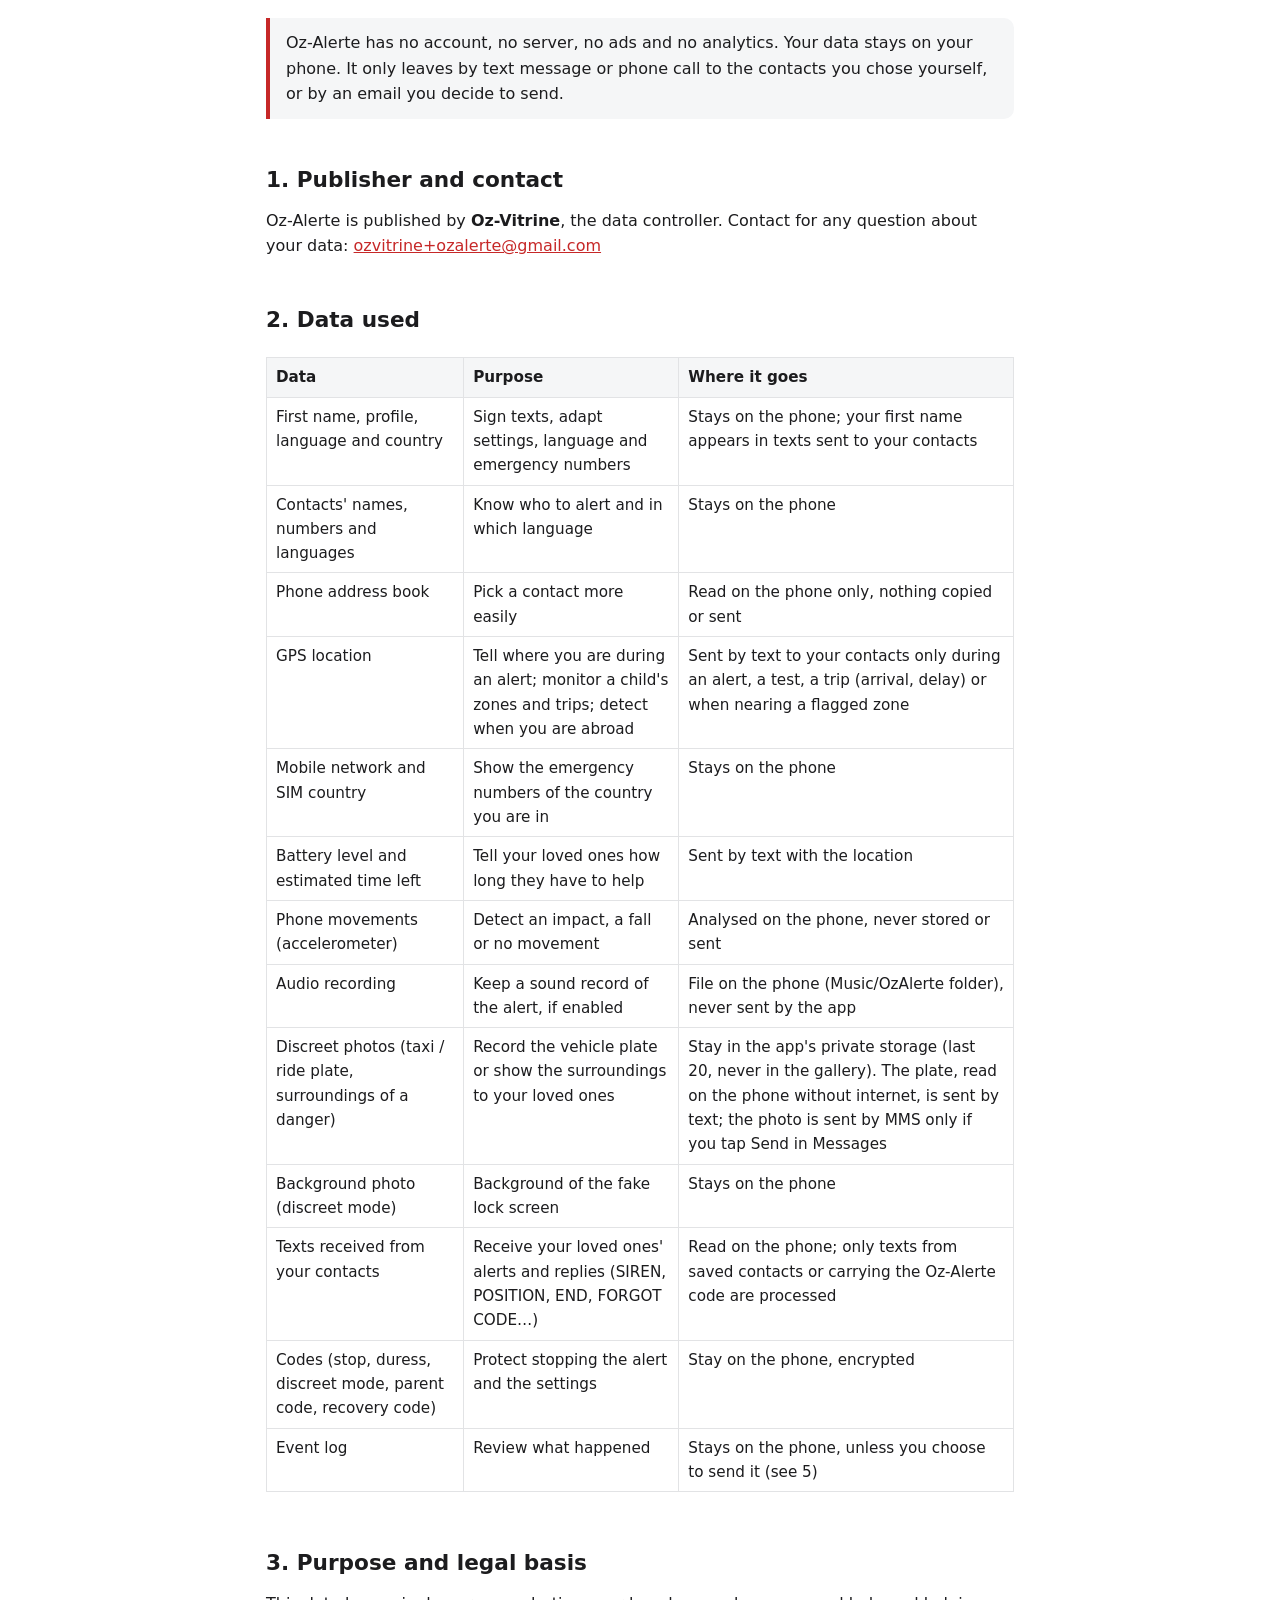
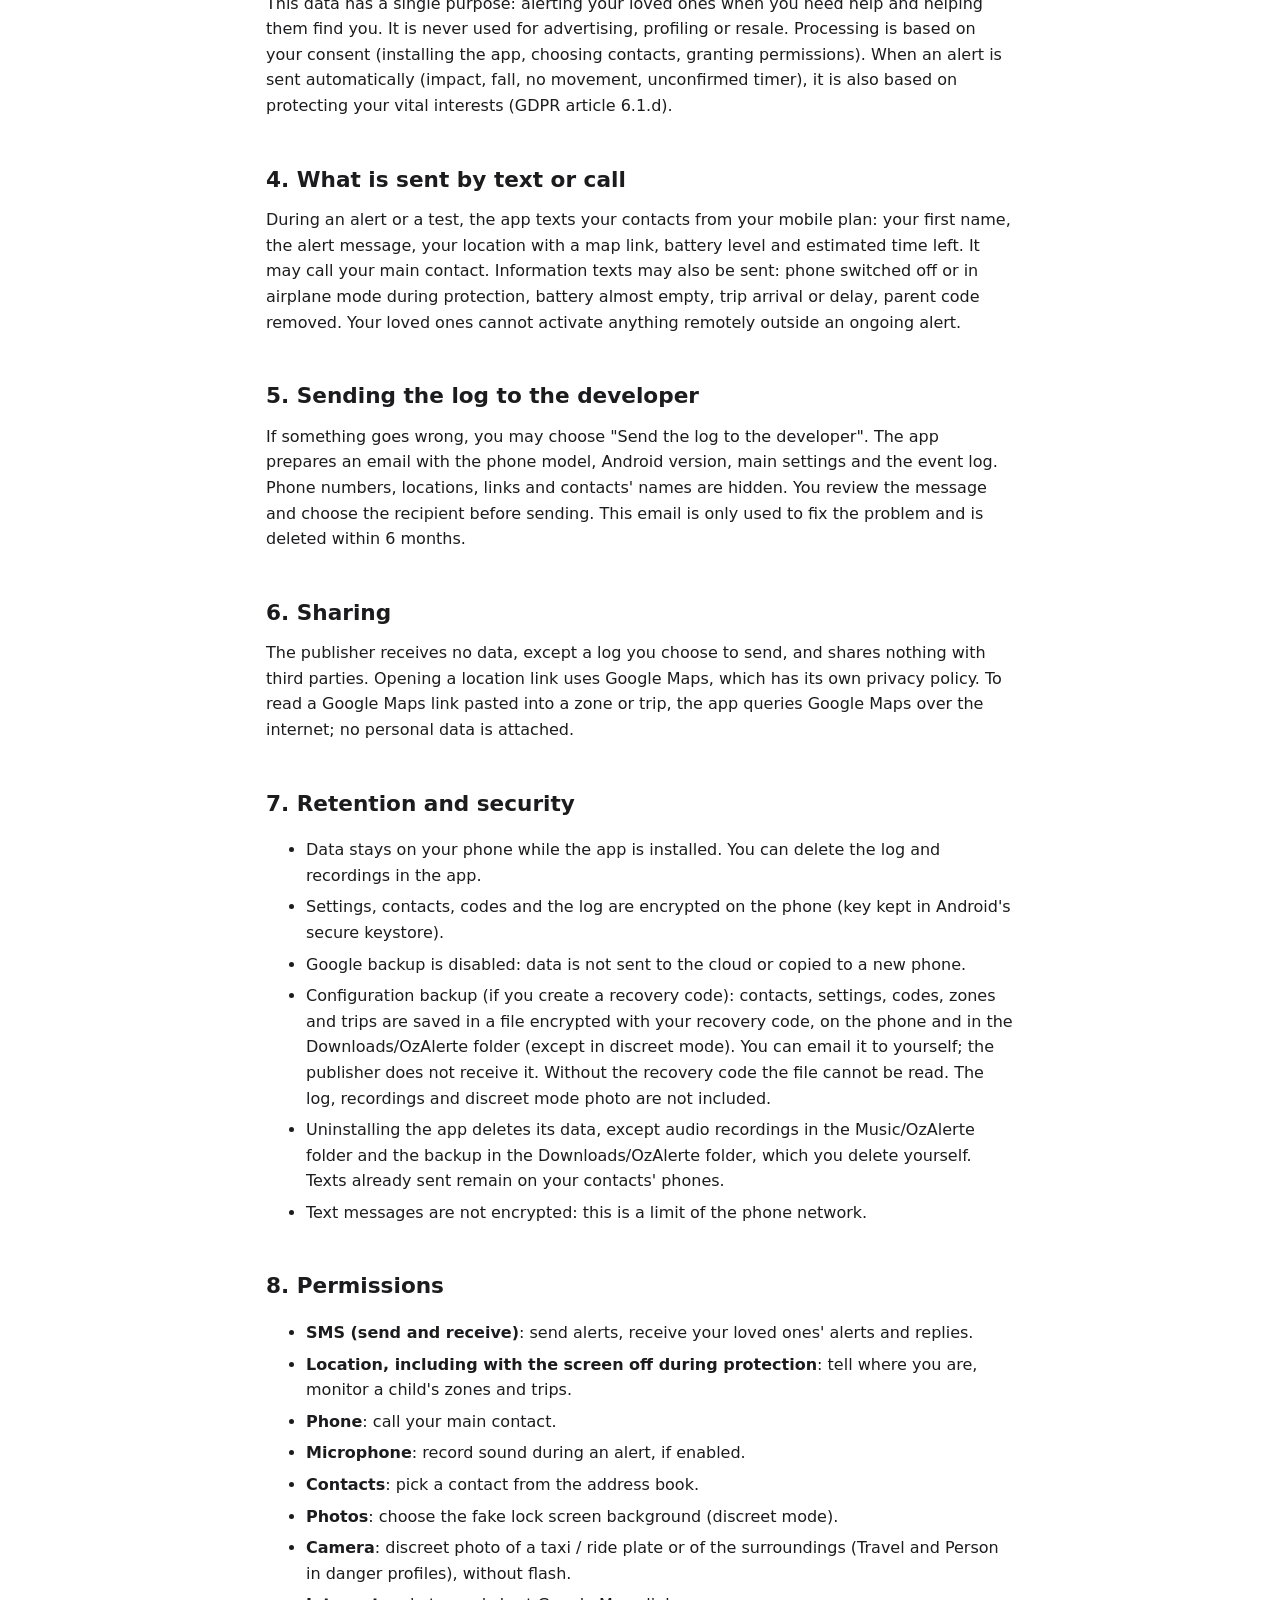
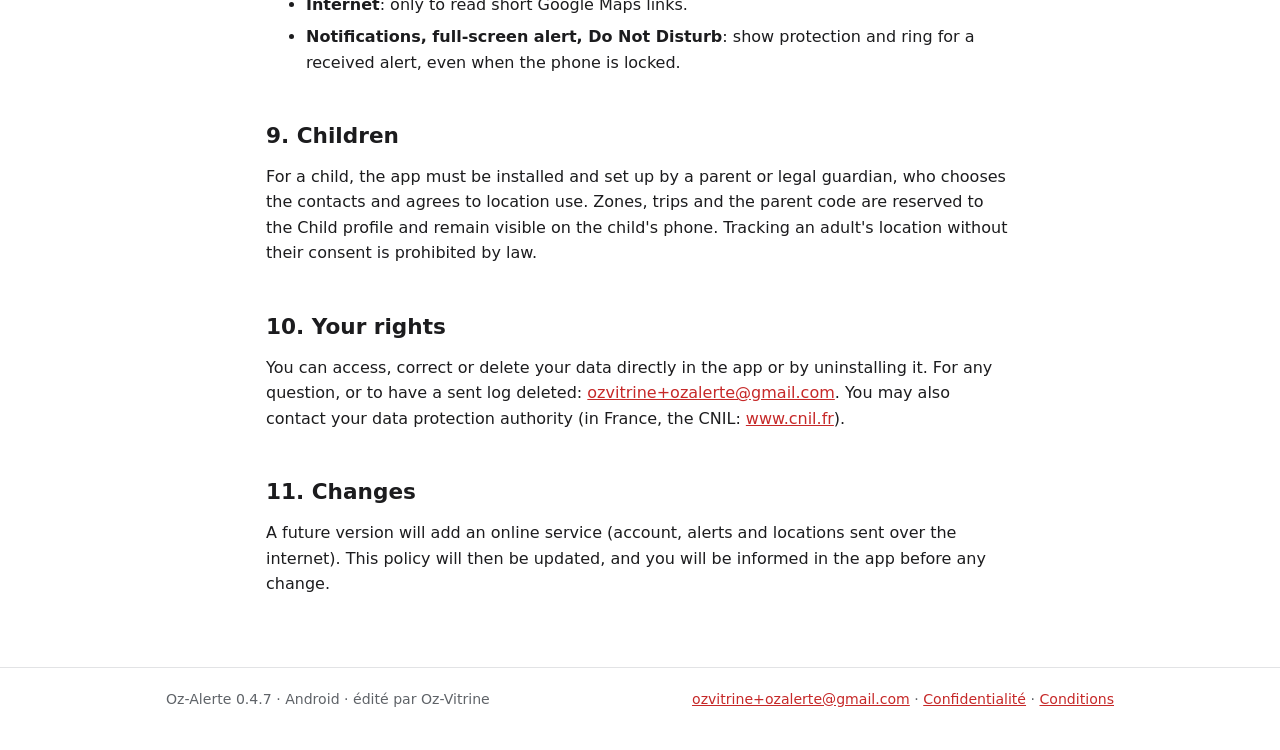
==== commit 7a9c93d6: "Add files via upload" ====
--- a/confidentialite.html
+++ b/confidentialite.html
@@ -10,7 +10,7 @@
 <body>
 <header class="top"><div class="top-in">
   <a class="brand" href="index.html"><span class="logo">SOS</span>Oz-Alerte</a>
-  <nav class="tabs"><a href="index.html">Accueil</a><a href="notice.html">Notice</a><a href="evolutions.html">Évolutions</a><a href="confidentialite.html" class=on>Confidentialité</a></nav>
+  <nav class="tabs"><a href="index.html">Accueil</a><a href="notice.html">Notice</a><a href="evolutions.html">Évolutions</a><a href="confidentialite.html" class=on>Confidentialité</a><a href="conditions.html">Conditions</a></nav>
 </div></header>
 <main class="narrow">
 
@@ -170,7 +170,7 @@
 </main>
 <footer><div class="in">
   <span>Oz-Alerte 0.4.7 · Android · édité par Oz-Vitrine</span>
-  <span><a href="mailto:ozvitrine+ozalerte@gmail.com">ozvitrine+ozalerte@gmail.com</a> · <a href="confidentialite.html">Confidentialité</a></span>
+  <span><a href="mailto:ozvitrine+ozalerte@gmail.com">ozvitrine+ozalerte@gmail.com</a> · <a href="confidentialite.html">Confidentialité</a> · <a href="conditions.html">Conditions</a></span>
 </div></footer>
 </body>
 </html>
